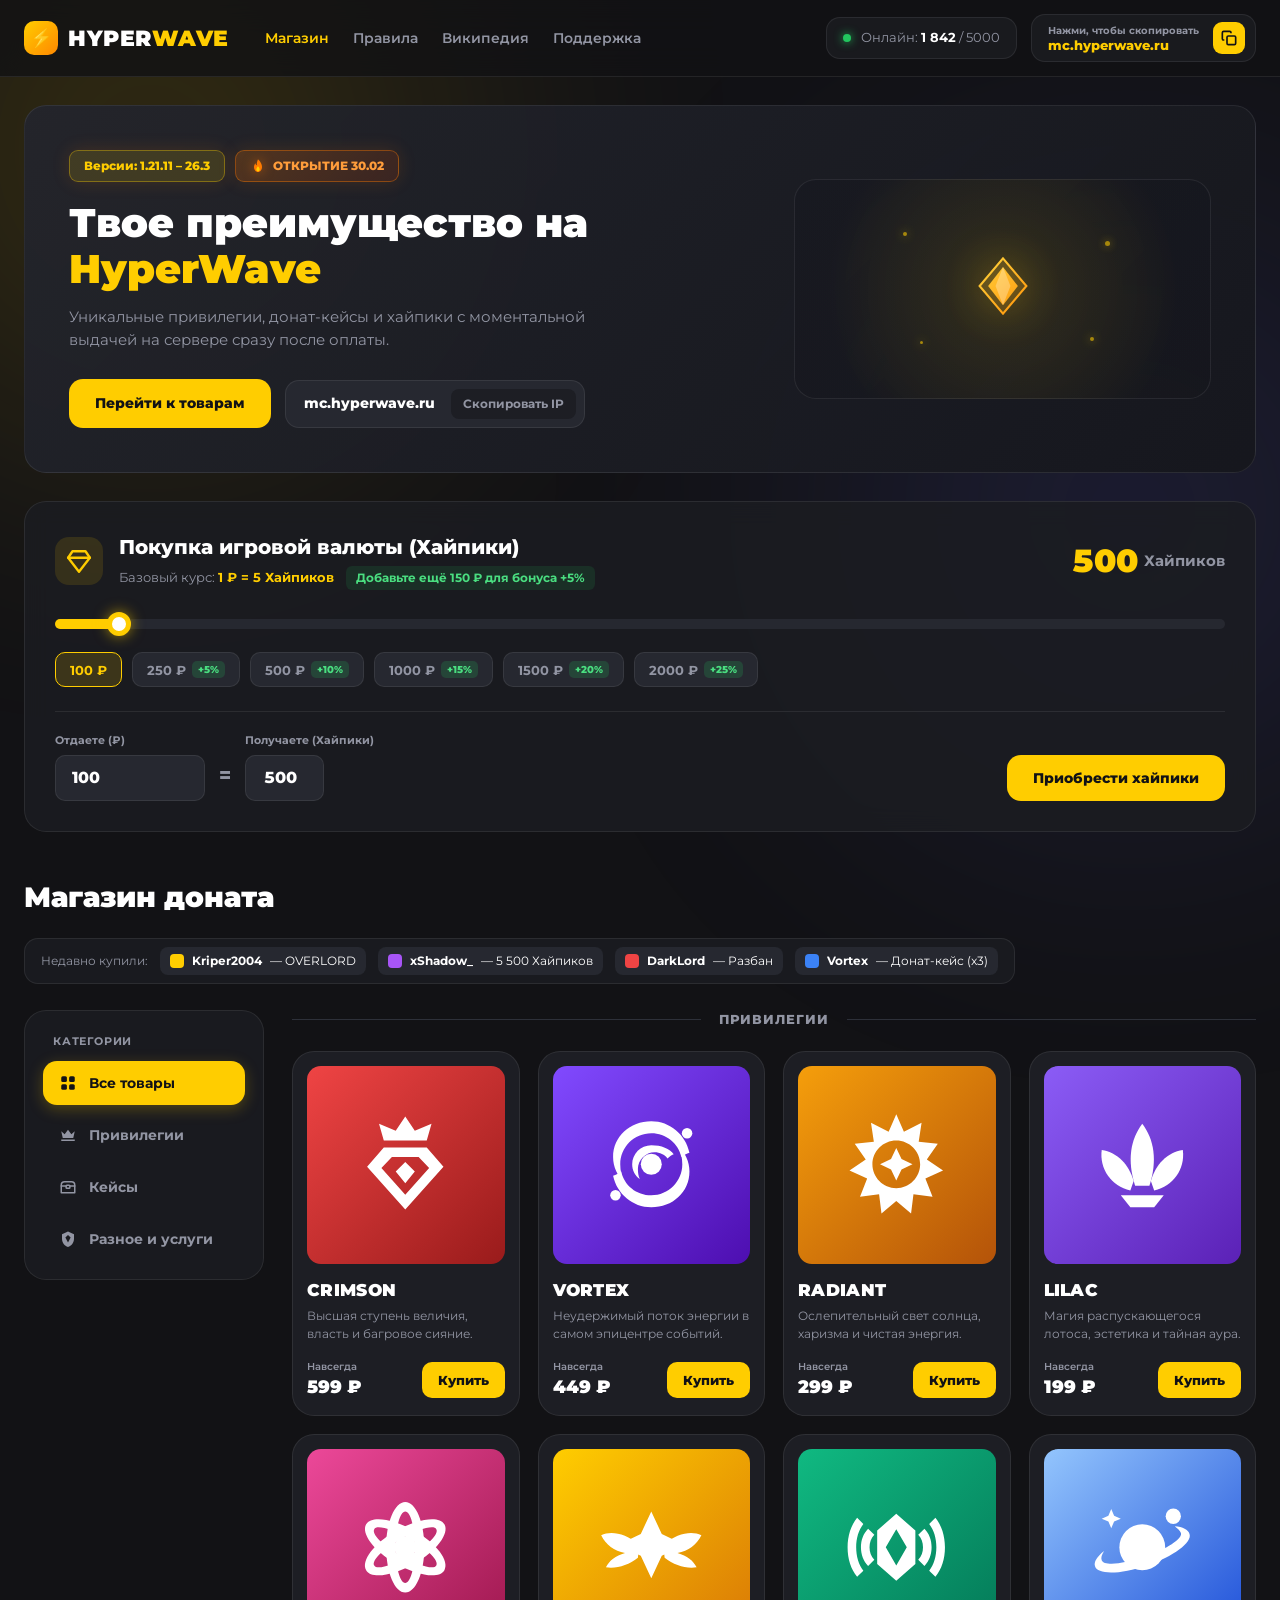
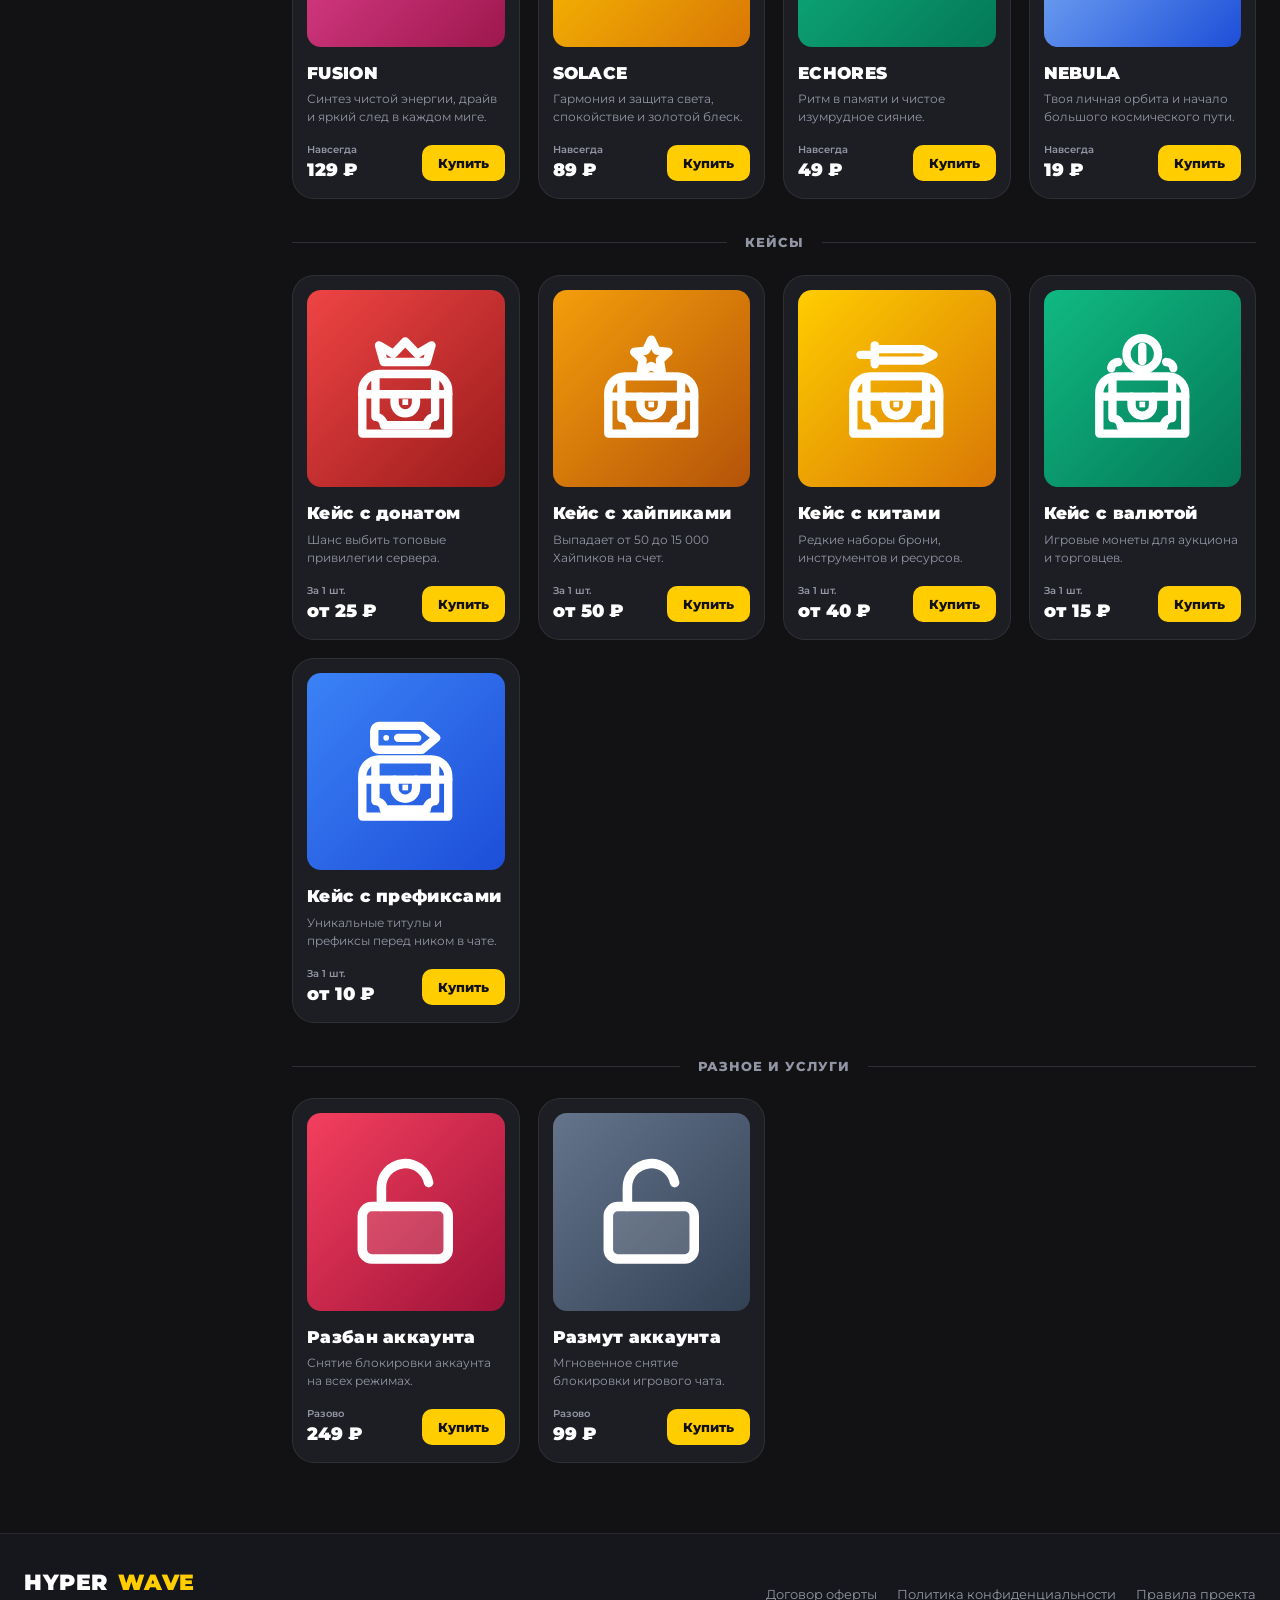
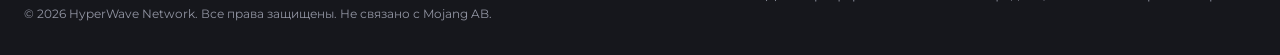
==== index.html @ 08b2f6ff "Add files via upload" ====
<!DOCTYPE html>
<html lang="ru">
<head>
    <meta charset="UTF-8">
    <meta name="viewport" content="width=device-width, initial-scale=1.0">
    <title>HyperWave — Официальный магазин сервера</title>
    <link rel="stylesheet" href="style.css">
    <link href="https://fonts.googleapis.com/css2?family=Montserrat:wght@500;600;700;800;900&display=swap" rel="stylesheet">
    <!-- Подключаем официальный SDK Tebex для встроенных модальных платежей (Checkout JS) -->
    <script src="https://checkout.tebex.io/public/checkout.js" async></script>
</head>
<body>

    <div class="bg-glow bg-glow-1"></div>
    <div class="bg-glow bg-glow-2"></div>

    <header class="navbar">
        <div class="container nav-inner">
            <div class="nav-left">
                <a href="#" class="logo">
                    <span class="logo-badge">⚡</span>
                    <span class="logo-text">HYPER<span class="accent">WAVE</span></span>
                </a>
                <nav class="nav-links">
    <a href="index.html" class="active">Магазин</a>
    <a href="rules.html">Правила</a>
    <a href="#">Википедия</a>
    <a href="#">Поддержка</a>
</nav>
            </div>

            <div class="nav-right">
                <div class="online-pill">
                    <span class="pulse-dot"></span>
                    <span>Онлайн: <strong>1 842</strong> / 5000</span>
                </div>
                <button class="ip-header-btn" onclick="copyIP()">
                    <div class="ip-header-meta">
                        <span class="ip-label">Нажми, чтобы скопировать</span>
                        <span class="ip-val" id="server-ip">mc.hyperwave.ru</span>
                    </div>
                    <div class="copy-icon-box">
                        <svg width="16" height="16" viewBox="0 0 24 24" fill="none" stroke="currentColor" stroke-width="2.5">
                            <rect x="9" y="9" width="13" height="13" rx="2" ry="2"></rect>
                            <path d="M5 15H4a2 2 0 0 1-2-2V4a2 2 0 0 1 2-2h9a2 2 0 0 1 2 2v1"></path>
                        </svg>
                    </div>
                </button>
            </div>
        </div>
    </header>

    <main class="container">
        <section class="hero-banner">
            <div class="hero-content">
                <div class="hero-badges">
    <span class="version-badge">Версии: 1.21.11 – 26.3</span>
    <span class="season-badge">
        <svg viewBox="0 0 24 24" width="16" height="16" fill="none">
            <path d="M12 2C12 2 18 7.5 18 13.5C18 17.6 15.3 21 12 21C8.7 21 6 17.6 6 13.5C6 11.4 7 9.4 8.3 7.8C8.3 9.5 9.3 10.6 10.4 10.8C9.8 8.2 10.8 4.8 12 2Z" fill="#ff7b00"/>
            <path d="M12 12.5C12 12.5 14.5 14.8 14.5 17.2C14.5 18.8 13.4 20 12 20C10.6 20 9.5 18.8 9.5 17.2C9.5 15.8 10.5 14.2 12 12.5Z" fill="#ffd000"/>
        </svg>
        ОТКРЫТИЕ 30.02
    </span>
</div>

                <h1>Твое преимущество на <span class="accent">HyperWave</span></h1>
                <p>Уникальные привилегии, донат-кейсы и хайпики с моментальной выдачей на сервере сразу после оплаты.</p>
                
                <div class="hero-actions">
                    <a href="#shop" class="btn-primary">Перейти к товарам</a>
                    <div class="hero-ip-box" onclick="copyIP()">
                        <span class="hero-ip-text">mc.hyperwave.ru</span>
                        <span class="hero-ip-copy">Скопировать IP</span>
                    </div>
                </div>
            </div>
            <div class="hero-art-card decor-wave-card">
    <div class="wave-ring wave-ring-1"></div>
    <div class="wave-ring wave-ring-2"></div>
    <div class="wave-ring wave-ring-3"></div>
    
    <div class="decor-core">
        <svg viewBox="0 0 64 64" width="68" height="68" fill="none">
            <defs>
                <linearGradient id="coreGrad" x1="0" y1="0" x2="64" y2="64" gradientUnits="userSpaceOnUse">
                    <stop offset="0%" stop-color="#FFE047"/>
                    <stop offset="100%" stop-color="#FF8800"/>
                </linearGradient>
            </defs>
            <!-- Внешний ромб -->
            <path d="M32 6L54 32L32 58L10 32L32 6Z" fill="url(#coreGrad)" fill-opacity="0.18" stroke="url(#coreGrad)" stroke-width="2"/>
            <!-- Внутренний ограненный кристалл -->
            <path d="M32 14L46 32L32 50L18 32L32 14Z" fill="url(#coreGrad)"/>
            <!-- Блик -->
            <path d="M32 14L39 32L32 50L25 32L32 14Z" fill="#FFFFFF" fill-opacity="0.28"/>
        </svg>
    </div>

    <span class="decor-spark spark-1"></span>
    <span class="decor-spark spark-2"></span>
    <span class="decor-spark spark-3"></span>
    <span class="decor-spark spark-4"></span>
</div>


            </div>
        </section>

        <section class="currency-section">
            <div class="currency-top">
                <div class="currency-title-block">
                    <div class="currency-icon">
    <svg viewBox="0 0 24 24" width="26" height="26" fill="none" stroke="var(--accent)" stroke-width="2.2" stroke-linecap="round" stroke-linejoin="round">
  <polygon points="6 3 18 3 22 9 12 22 2 9 6 3"/>
  <line x1="2" y1="9" x2="22" y2="9"/>
</svg>
</div>

                    <div>
                        <h2>Покупка игровой валюты (Хайпики)</h2>
                        <div class="rate-row">
                            <span class="rate-info">Базовый курс: <strong>1 ₽ = 5 Хайпиков</strong></span>
                            <span class="bonus-hint" id="bonus-hint">Добавьте ещё 400 ₽ для бонуса +5%</span>
                        </div>
                    </div>
                </div>
                <div class="currency-right-stats">
                    <div class="bonus-badge" id="bonus-badge" style="display: none;">Бонус +5%</div>
                    <div class="currency-big-counter">
                        <span id="coins-big-display">500</span> <small>Хайпиков</small>
                    </div>
                </div>
            </div>

            <div class="slider-container">
                <input type="range" id="currency-slider" min="10" max="2000" step="5" value="50">
            </div>

            <div class="preset-buttons">
                <button type="button" class="preset-btn" data-val="100">100 ₽</button>
                <button type="button" class="preset-btn" data-val="250">250 ₽ <span class="mini-tag">+5%</span></button>
                <button type="button" class="preset-btn" data-val="500">500 ₽ <span class="mini-tag">+10%</span></button>
                <button type="button" class="preset-btn" data-val="1000">1000 ₽ <span class="mini-tag">+15%</span></button>
                <button type="button" class="preset-btn" data-val="1500">1500 ₽ <span class="mini-tag">+20%</span></button>
                <button type="button" class="preset-btn" data-val="2000">2000 ₽ <span class="mini-tag">+25%</span></button>
            </div>

            <div class="currency-bottom">
                <div class="calc-inputs">
                    <div class="calc-field">
                        <label for="rub-input">Отдаете (₽)</label>
                        <input type="number" id="rub-input" min="10" max="100000" value="100">
                    </div>
                    <div class="calc-equals">=</div>
                    <div class="calc-field">
                        <label id="coins-field-label">Получаете (Хайпики)</label>
                        <div class="coins-output-box" id="coins-output-box">
                            <span class="coins-total-val" id="coins-total-val">250</span>
                            <span class="coins-breakdown" id="coins-breakdown"></span>
                        </div>
                    </div>
                </div>
                
                <div class="buy-btn-wrapper">
                    <div class="particles-container" id="particles-container"></div>
                    <button class="btn-primary btn-currency-buy" onclick="openCurrencyModal()">Приобрести хайпики</button>
                </div>
            </div>
        </section>

        <section class="shop-wrapper" id="shop">
            <div class="shop-header-bar">
                <h2>Магазин доната</h2>
                <div class="recent-purchases">
                    <span class="recent-label">Недавно купили:</span>
                    <div class="recent-list">
                        <div class="recent-item"><span class="avatar-dot" style="background:#ffcd00"></span> <b>Kriper2004</b> — OVERLORD</div>
                        <div class="recent-item"><span class="avatar-dot" style="background:#a855f7"></span> <b>xShadow_</b> — 5 500 Хайпиков</div>
                        <div class="recent-item"><span class="avatar-dot" style="background:#ef4444"></span> <b>DarkLord</b> — Разбан</div>
                        <div class="recent-item"><span class="avatar-dot" style="background:#3b82f6"></span> <b>Vortex</b> — Донат-кейс (x3)</div>
                    </div>
                </div>
            </div>

            <div class="shop-layout">
                <aside class="categories-sidebar">
                    <span class="sidebar-title">Категории</span>
                    <button class="cat-btn active" data-category="all">
                        <svg viewBox="0 0 24 24" width="18" height="18" fill="currentColor">
  <rect x="3" y="3" width="7.5" height="7.5" rx="2"/>
  <rect x="13.5" y="3" width="7.5" height="7.5" rx="2"/>
  <rect x="3" y="13.5" width="7.5" height="7.5" rx="2"/>
  <rect x="13.5" y="13.5" width="7.5" height="7.5" rx="2"/>
</svg> Все товары
                    </button>
                    <button class="cat-btn" data-category="privileges">
                        <svg viewBox="0 0 24 24" width="18" height="18" fill="currentColor"><path d="M3 18H21V20H3V18ZM3 7L7.5 11L12 5L16.5 11L21 7L19 16H5L3 7Z"/></svg> Привилегии
                    </button>
                    <button class="cat-btn" data-category="cases">
                        <svg viewBox="0 0 24 24" width="18" height="18" fill="none" stroke="currentColor" stroke-width="2" stroke-linecap="round" stroke-linejoin="round"><path d="M3 19.5H21V9.5C21 7.01 18.99 5 16.5 5H7.5C5.01 5 3 7.01 3 9.5V19.5Z"/><path d="M3 10.5H9.5M14.5 10.5H21"/><rect x="9.5" y="9.5" width="5" height="4" rx="1"/></svg> Кейсы
                    </button>
                    <button class="cat-btn" data-category="services">
                        <svg viewBox="0 0 24 24" width="18" height="18" fill="currentColor"><path d="M12 2L4 5.5V11.5C4 16.6 7.4 21.2 12 22.5C16.6 21.2 20 16.6 20 11.5V5.5L12 2ZM12 6.5L15.5 10L12 16.5L8.5 10L12 6.5Z"/></svg> Разное и услуги
                    </button>
                </aside>

                <div class="products-area" id="products-area"></div>
            </div>
        </section>
    </main>

    <footer class="footer">
        <div class="container footer-inner">
            <div>
                <div class="logo">HYPER<span class="accent">WAVE</span></div>
                <p class="footer-copy">© 2026 HyperWave Network. Все права защищены. Не связано с Mojang AB.</p>
            </div>
            <div class="footer-links">
                <a href="#">Договор оферты</a>
                <a href="#">Политика конфиденциальности</a>
                <a href="rules.html">Правила проекта</a> <!-- было href="#" -->
            </div>
        </div>
    </footer>

    <div class="modal-overlay" id="buy-modal">
        <div class="modal-window">
            <button class="modal-close" onclick="closeModal()">×</button>
            <h3 class="modal-title">Оформление заказа</h3>

            <div class="case-type-switch" id="case-type-switch" style="display: none;">
                <button type="button" class="switch-opt active" id="switch-normal" onclick="setCaseType('normal')">Обычный (25 ₽)</button>
                <button type="button" class="switch-opt" id="switch-hyper" onclick="setCaseType('hyper')">Гипер-кейс (80 ₽)</button>
            </div>
            
            <div class="order-summary-card">
                <div class="order-thumb" id="modal-item-thumb"></div>
                <div class="order-details">
                    <span class="order-cat" id="modal-item-cat">Привилегия</span>
                    <div class="order-name" id="modal-item-name">OVERLORD</div>
                </div>
                <div class="order-price" id="modal-item-price">599 ₽</div>
            </div>

            <div class="case-qty-box" id="case-qty-box" style="display: none;">
                <div class="qty-top-row">
                    <label for="case-qty-input">Количество (шт.):</label>
                    <div class="unit-price-badge" id="unit-price-badge">Цена за шт: 25 ₽</div>
                </div>
                <div class="qty-presets" id="case-qty-presets"></div>
                <div class="qty-controls" style="margin-top: 10px;">
                    <button type="button" class="qty-step-btn" onclick="stepCaseQty(-1)">−</button>
                    <input type="number" id="case-qty-input" min="1" max="999" value="1">
                    <button type="button" class="qty-step-btn" onclick="stepCaseQty(1)">+</button>
                </div>
            </div>

            <form id="purchase-form" onsubmit="handlePurchase(event)">
                <div class="form-group">
                    <label for="nickname">Ваш игровой никнейм *</label>
                    <input type="text" id="nickname" placeholder="Введите точный ник с сервера" required>
                </div>

                <div class="form-group">
                    <label for="email">Почта для получения чека *</label>
                    <input type="email" id="email" placeholder="example@mail.ru" required>
                </div>

                <div class="form-group">
                    <label for="promo">Промокод (при наличии)</label>
                    <input type="text" id="promo" placeholder="Например: WAVE2026">
                </div>

                <div class="checkboxes">
                    <label class="checkbox-label">
                        <input type="checkbox" required>
                        <span>Я принимаю условия <a href="#">договора оферты</a> и <a href="rules.html" target="_blank">правил сервера</a></span>
                    </label>
                    <label class="checkbox-label">
                        <input type="checkbox" required>
                        <span>Согласен на обработку персональных данных</span>
                    </label>
                </div>

                <button type="submit" class="btn-primary btn-full">Перейти к оплате</button>
            </form>
        </div>
    </div>

    <div class="toast" id="toast">IP адрес mc.hyperwave.ru скопирован!</div>

    <script src="script.js"></script>

    <svg style="position: absolute; width: 0; height: 0; pointer-events: none;" aria-hidden="true">
    <filter id="dynamic-blur" x="-20%" y="-20%" width="140%" height="140%">
        <!-- Вертикальный блюр: по X слабо, по Y сильно -->
        <feGaussianBlur in="SourceGraphic" stdDeviation="0.4 6" result="blurred" />
        
        <!-- Создаем градиентную маску для плавного перехода слева направо (от 10% до 50% силы) -->
        <feLinearGradient id="blur-gradient" x1="0%" y1="0%" x2="100%" y2="0%">
            <stop offset="0%" stop-color="#fff" stop-opacity="0.15" />
            <stop offset="100%" stop-color="#fff" stop-opacity="1" />
        </feLinearGradient>
        
        <feComponentTransfer in="SourceAlpha" result="mask">
            <!-- Маска прозрачности на основе градиента -->
        </feComponentTransfer>
        <feComposite in="blurred" in2="SourceGraphic" operator="arithmetic" k2="1" />
    </filter>
</svg>
<div class="cat-splash-overlay" id="cat-splash">
    <div class="cat-splash-content">
        <div class="cat-splash-icon" id="cat-splash-icon"></div>
        <div class="cat-splash-title" id="cat-splash-title">Все товары</div>
    </div>
</div>

</body>
</html>
---- style.css ----
:root {
    --bg-body: #121215;
    --bg-surface: rgba(28, 29, 34, 0.85);
    --bg-card: #1d1e24;
    --bg-input: #262830;
    --accent: #ffcd00;
    --accent-hover: #ffe047;
    --green-bonus: #22c55e;
    --text-main: #ffffff;
    --text-muted: #9295a3;
    --border: rgba(255, 255, 255, 0.08);
    --divider-line: #2d3039;
    --radius-lg: 22px;
    --radius-md: 14px;
    --radius-sm: 10px;
}

* {
    box-sizing: border-box;
    margin: 0;
    padding: 0;
    font-family: 'Montserrat', sans-serif;
}

html {
    scroll-behavior: smooth;
}

body {
    background-color: var(--bg-body);
    color: var(--text-main);
    line-height: 1.5;
    overflow-x: hidden;
    position: relative;
}

.bg-glow {
    position: fixed;
    width: 600px;
    height: 600px;
    border-radius: 50%;
    filter: blur(140px);
    opacity: 0.14;
    pointer-events: none;
    z-index: -1;
}

.bg-glow-1 {
    top: -150px;
    left: -150px;
    background: #ffcd00;
}

.bg-glow-2 {
    bottom: 10%;
    right: -150px;
    background: #6366f1;
}

.container {
    max-width: 1280px;
    margin: 0 auto;
    padding: 0 24px;
}

.accent {
    color: var(--accent);
}

.navbar {
    background: rgba(18, 18, 21, 0.8);
    backdrop-filter: blur(16px);
    border-bottom: 1px solid var(--border);
    position: sticky;
    top: 0;
    z-index: 100;
    padding: 14px 0;
}

.nav-inner {
    display: flex;
    justify-content: space-between;
    align-items: center;
    gap: 20px;
}

.nav-left {
    display: flex;
    align-items: center;
    gap: 36px;
}

.logo {
    text-decoration: none;
    color: var(--text-main);
    font-size: 22px;
    font-weight: 900;
    display: flex;
    align-items: center;
    gap: 10px;
    letter-spacing: 0.5px;
}

.logo-badge {
    width: 34px;
    height: 34px;
    background: linear-gradient(135deg, #ffcd00, #ff8800);
    color: #121215;
    border-radius: 10px;
    display: flex;
    align-items: center;
    justify-content: center;
    font-size: 18px;
}

.nav-links {
    display: flex;
    gap: 24px;
}

.nav-links a.active {
    color: var(--accent) !important;
}

.nav-links a {
    color: var(--text-muted);
    text-decoration: none;
    font-size: 14px;
    font-weight: 600;
    transition: 0.2s ease-out;
}

.nav-links a:hover {
    color: var(--text-main);
}

.nav-right {
    display: flex;
    align-items: center;
    gap: 14px;
}

.online-pill {
    background: var(--bg-surface);
    border: 1px solid var(--border);
    padding: 10px 16px;
    border-radius: var(--radius-md);
    font-size: 13px;
    color: var(--text-muted);
    display: flex;
    align-items: center;
    gap: 10px;
}

.online-pill strong {
    color: var(--text-main);
}

.pulse-dot {
    width: 8px;
    height: 8px;
    background: #22c55e;
    border-radius: 50%;
    box-shadow: 0 0 10px #22c55e;
}

.ip-header-btn {
    background: var(--bg-surface);
    border: 1px solid var(--border);
    padding: 7px 10px 7px 16px;
    border-radius: var(--radius-md);
    display: flex;
    align-items: center;
    gap: 14px;
    cursor: pointer;
    color: var(--text-main);
    transition: 0.2s ease-out;
}

.ip-header-btn:hover {
    border-color: var(--accent);
}

.ip-header-meta {
    display: flex;
    flex-direction: column;
    text-align: left;
}

.ip-label {
    font-size: 10px;
    color: var(--text-muted);
    font-weight: 700;
}

.ip-val {
    font-size: 13px;
    font-weight: 800;
    color: var(--accent);
}

.copy-icon-box {
    background: var(--accent);
    color: #121215;
    width: 32px;
    height: 32px;
    border-radius: 9px;
    display: flex;
    align-items: center;
    justify-content: center;
}

.hero-banner {
    margin-top: 28px;
    background: linear-gradient(135deg, rgba(35, 37, 46, 0.9) 0%, rgba(22, 23, 29, 0.95) 100%);
    border: 1px solid var(--border);
    border-radius: var(--radius-lg);
    padding: 44px;
    display: grid;
    grid-template-columns: 1.25fr 0.75fr;
    gap: 30px;
    align-items: center;
    position: relative;
    overflow: hidden;
}

.hero-badges {
    display: flex;
    align-items: center;
    gap: 10px;
    margin-bottom: 18px;
    flex-wrap: wrap;
}

.version-badge,
.season-badge {
    display: inline-flex !important;
    align-items: center;
    justify-content: center;
    gap: 7px;
    height: 32px;
    padding: 0 14px;
    border-radius: 9px;
    font-size: 12px;
    font-weight: 800;
    line-height: 1;
    background: linear-gradient(135deg, rgba(255, 123, 0, 0.22), rgba(255, 68, 0, 0.12)) !important;
    color: #ff9d3b !important;
    border: 1px solid rgba(255, 123, 0, 0.4) !important;
    box-shadow: 0 0 18px rgba(255, 123, 0, 0.15);
}


.version-badge {
    background: rgba(255, 205, 0, 0.14) !important;
    color: var(--accent) !important;
    border: 1px solid rgba(255, 205, 0, 0.35) !important;
}


.season-badge svg {
    flex-shrink: 0;
    filter: drop-shadow(0 0 6px rgba(255, 123, 0, 0.6));
}


.hero-content h1 {
    font-size: 40px;
    font-weight: 900;
    line-height: 1.15;
    margin-bottom: 14px;
}

.hero-content p {
    color: var(--text-muted);
    font-size: 15px;
    max-width: 520px;
    margin-bottom: 28px;
}

.hero-actions {
    display: flex;
    align-items: center;
    gap: 14px;
    flex-wrap: wrap;
}

.btn-primary {
    background: var(--accent);
    color: #121215;
    border: none;
    padding: 14px 26px;
    border-radius: var(--radius-md);
    font-weight: 800;
    font-size: 14px;
    text-decoration: none;
    cursor: pointer;
    transition: 0.2s ease-out;
    display: inline-flex;
    align-items: center;
    justify-content: center;
}

.btn-primary:hover {
    background: var(--accent-hover);
    transform: translateY(-2px);
    box-shadow: 0 8px 20px rgba(255, 205, 0, 0.25);
}

.hero-ip-box {
    background: var(--bg-input);
    border: 1px solid var(--border);
    padding: 8px 8px 8px 18px;
    border-radius: var(--radius-md);
    display: flex;
    align-items: center;
    gap: 16px;
    cursor: pointer;
    transition: 0.2s ease-out;
}

.hero-ip-box:hover {
    border-color: var(--accent);
}

.hero-ip-text {
    font-weight: 800;
    font-size: 14px;
}

.hero-ip-copy {
    background: var(--bg-card);
    color: var(--text-muted);
    padding: 6px 12px;
    border-radius: 8px;
    font-size: 12px;
    font-weight: 700;
}

.hero-art-card {
    background: radial-gradient(circle at center, rgba(255, 205, 0, 0.14) 0%, rgba(255, 255, 255, 0.02) 75%);
    border: 1px solid var(--border);
    border-radius: var(--radius-lg);
    padding: 24px;
    display: flex;
    flex-direction: column;
    align-items: center;
    justify-content: center;
}

.hero-svg-art {
    width: 160px;
    height: 160px;
    filter: drop-shadow(0 10px 25px rgba(255, 205, 0, 0.3));
}

.hero-art-caption {
    font-size: 12px;
    font-weight: 700;
    color: var(--text-muted);
    margin-top: 8px;
}

/* === ДИНАМИЧЕСКОЕ СВЕЧЕНИЕ (GLOW OUTLINE) БЛОКА ВАЛЮТЫ === */
.currency-section {
    margin-top: 28px;
    background: var(--bg-surface);
    backdrop-filter: blur(12px);
    border: 1px solid var(--border);
    border-radius: var(--radius-lg);
    padding: 30px;
    transition: box-shadow 0.4s ease, border-color 0.4s ease;
}

.currency-section.tier-5  { box-shadow: 0 0 25px rgba(255, 205, 0, 0.1); border-color: rgba(255, 205, 0, 0.25); }
.currency-section.tier-10 { box-shadow: 0 0 40px rgba(255, 205, 0, 0.2); border-color: rgba(255, 205, 0, 0.4); }
.currency-section.tier-15 { box-shadow: 0 0 60px rgba(255, 205, 0, 0.35); border-color: rgba(255, 205, 0, 0.6); }
.currency-section.tier-20 { box-shadow: 0 0 80px rgba(255, 205, 0, 0.5); border-color: rgba(255, 205, 0, 0.8); }
.currency-section.tier-25 { box-shadow: 0 0 110px rgba(255, 205, 0, 0.75), inset 0 0 35px rgba(255, 205, 0, 0.2); border-color: var(--accent); }

.currency-top {
    display: flex;
    justify-content: space-between;
    align-items: center;
    margin-bottom: 22px;
    flex-wrap: wrap;
    gap: 16px;
}

.currency-title-block {
    display: flex;
    align-items: center;
    gap: 16px;
}

.currency-icon {
    width: 48px;
    height: 48px;
    background: rgba(255, 205, 0, 0.12);
    border-radius: var(--radius-md);
    display: flex;
    align-items: center;
    justify-content: center;
    font-size: 24px;
}

.currency-title-block h2 {
    font-size: 20px;
    font-weight: 800;
    margin-bottom: 4px;
}

.rate-row {
    display: flex;
    align-items: center;
    gap: 12px;
    flex-wrap: wrap;
}

.rate-info {
    font-size: 13px;
    color: var(--text-muted);
}

.rate-info strong {
    color: var(--accent);
}

.bonus-hint {
    font-size: 12px;
    font-weight: 700;
    color: #4ade80;
    background: rgba(34, 197, 94, 0.12);
    padding: 3px 10px;
    border-radius: 6px;
}

.currency-right-stats {
    display: flex;
    align-items: center;
    gap: 14px;
    justify-content: flex-end;
    min-width: 280px;
}

.bonus-badge {
    background: linear-gradient(135deg, #22c55e, #16a34a);
    color: #121215;
    font-size: 13px;
    font-weight: 900;
    padding: 6px 12px;
    border-radius: 10px;
    box-shadow: 0 4px 14px rgba(34, 197, 94, 0.35);
    white-space: nowrap;
}

.currency-big-counter {
    font-size: 32px;
    font-weight: 900;
    color: var(--accent);
    font-variant-numeric: tabular-nums;
    text-align: right;
    display: flex;
    align-items: center;
    gap: 6px;
}

.currency-big-counter small {
    font-size: 15px;
    color: var(--text-muted);
    font-weight: 700;
}

.slider-container {
    margin-bottom: 16px;
}

input[type="range"] {
    -webkit-appearance: none;
    width: 100%;
    height: 10px;
    border-radius: 999px;
    background: linear-gradient(to right, var(--accent) 0%, var(--accent) 2%, var(--bg-input) 2%, var(--bg-input) 100%);
    outline: none;
    cursor: pointer;
}

input[type="range"]::-webkit-slider-thumb {
    -webkit-appearance: none;
    width: 24px;
    height: 24px;
    border-radius: 50%;
    background: #ffffff;
    border: 5px solid var(--accent);
    box-shadow: 0 0 14px rgba(255, 205, 0, 0.6);
    cursor: pointer;
    transition: transform 0.15s ease-out;
}

.preset-buttons {
    display: flex;
    gap: 10px;
    margin-bottom: 24px;
    flex-wrap: wrap;
}

.preset-btn {
    background: var(--bg-input);
    border: 1px solid var(--border);
    color: var(--text-muted);
    padding: 8px 14px;
    border-radius: var(--radius-sm);
    font-size: 13px;
    font-weight: 700;
    cursor: pointer;
    transition: 0.2s ease-out;
    display: flex;
    align-items: center;
    gap: 6px;
}

.preset-btn .mini-tag {
    background: rgba(34, 197, 94, 0.18);
    color: #4ade80;
    font-size: 10px;
    font-weight: 800;
    padding: 2px 6px;
    border-radius: 5px;
}

.preset-btn:hover {
    color: var(--text-main);
    border-color: rgba(255, 255, 255, 0.2);
}

.preset-btn.active {
    background: rgba(255, 205, 0, 0.15);
    border-color: var(--accent);
    color: var(--accent);
}

.currency-bottom {
    display: flex;
    justify-content: space-between;
    align-items: flex-end;
    gap: 20px;
    flex-wrap: wrap;
    padding-top: 20px;
    border-top: 1px solid var(--border);
}

.calc-inputs {
    display: flex;
    align-items: center;
    gap: 14px;
    flex-wrap: wrap;
}

.calc-field label {
    display: block;
    font-size: 11px;
    color: var(--text-muted);
    margin-bottom: 6px;
    font-weight: 700;
}

.calc-field input {
    background: var(--bg-input);
    border: 1px solid var(--border);
    color: var(--text-main);
    padding: 12px 16px;
    border-radius: var(--radius-sm);
    font-size: 16px;
    font-weight: 800;
    width: 150px;
    height: 46px;
    outline: none;
}

.calc-field input:focus {
    border-color: var(--accent);
}

/* Плавное изменение ширины правого блока при появлении бонуса */
.coins-output-box {
    background: var(--bg-input);
    border: 1px solid var(--border);
    padding: 0 18px;
    border-radius: var(--radius-sm);
    height: 46px;
    display: inline-flex;
    align-items: center;
    gap: 8px;
    width: auto;
    max-width: 100%;
    font-size: 16px;
    font-weight: 800;
    font-variant-numeric: tabular-nums;
    white-space: nowrap;
    
    /* Главное: анимируем изменение ширины, чтобы блок рос плавно */
    transition: width 0.3s cubic-bezier(0.16, 1, 0.3, 1), transform 0.2s ease;
    overflow: hidden;
}


#coins-big-display,
#coins-total-val {
    display: inline-block;
    will-change: filter;
    transition: filter 0.08s ease-out;
}

#coins-big-display.is-blurring,
#coins-total-val.is-blurring {
    filter: blur(0px 5px); /* Чистый вертикальный блюр */
}
/* Эффект динамического размытия при быстром счете */
/* Динамическое вертикальное размытие только для меняющейся цифры */
.digit-roller {
    display: inline-flex;
    align-items: center;
    white-space: nowrap;
    font-variant-numeric: tabular-nums;
}

/* Отдельные цифры с разной силой вертикального блюра */
.digit-char {
    display: inline-block;
    will-change: filter;
    transition: filter 0.08s ease-out;
}

/* Уровни размытия от слабого (1) к сильному (5) */
.digit-blur-1 { filter: blur(0px 1px); }
.digit-blur-2 { filter: blur(0px 2.5px); }
.digit-blur-3 { filter: blur(0px 4px); }
.digit-blur-4 { filter: blur(0px 6px); }
.digit-blur-5 { filter: blur(0px 8px); }

.coins-total-val {
    font-size: 16px;
    font-weight: 800;
    color: var(--text-main);
}

.coins-breakdown .bonus-plus {
    color: #4ade80;
}

.calc-equals {
    font-size: 20px;
    font-weight: 800;
    color: var(--text-muted);
    margin-top: 18px;
}

/* Пропорциональный рост и сочный Outline Glow */
.buy-btn-wrapper {
    position: relative;
    display: inline-flex;
    align-items: center;
    justify-content: center;
}

.particles-container {
    position: absolute;
    left: 50%;
    top: 50%;
    width: 0;
    height: 0;
    pointer-events: none;
    z-index: 1;
    overflow: visible;
}

/* === КНОПКА ПОКУПКИ И ЕЭ ЭФФЕКТЫ === */

.btn-currency-buy {
    position: relative;
    z-index: 2;
    overflow: visible;
    transition: transform 0.3s cubic-bezier(0.175, 0.885, 0.32, 1.275), box-shadow 0.3s ease;
    transform-origin: center;
}

/* --- ТИРЫ ЭФФЕКТОВ (ПОШАГОВО) --- */

/* 5% (+500 ₽): Только легкое увеличение и базовое свечение */
.btn-currency-buy.tier-5 {
    transform: scale(1.03);
    box-shadow: 0 0 20px rgba(255, 205, 0, 0.35);
}

/* 10% (+1000 ₽): Добавляем пульсацию */
.btn-currency-buy.tier-10 {
    --base-scale: 1.05;
    transform: scale(1.05);
    box-shadow: 0 0 35px rgba(255, 205, 0, 0.55);
    animation: btnGlowPulse 1.8s infinite ease-in-out;
}

/* 15% (+2000 ₽): Добавляем плавный блик */
.btn-currency-buy.tier-15 {
    --base-scale: 1.08;
    transform: scale(1.08);
    box-shadow: 0 0 50px rgba(255, 205, 0, 0.75);
    animation: btnGlowPulse 1.4s infinite ease-in-out;
}

/* 20% (+3500 ₽): Добавляем ударную волну */
.btn-currency-buy.tier-20 {
    --base-scale: 1.11;
    transform: scale(1.11);
    box-shadow: 0 0 70px rgba(255, 205, 0, 0.9);
    animation: btnGlowPulse 1.1s infinite ease-in-out;
}

/* 25% (+5000 ₽): Максимум (все эффекты быстрее и ярче) */
.btn-currency-buy.tier-25 {
    --base-scale: 1.15;
    transform: scale(1.15);
    box-shadow: 0 0 95px rgba(255, 205, 0, 1), 0 0 35px rgba(255, 255, 255, 0.95), inset 0 0 15px rgba(255, 255, 255, 0.5);
    animation: btnGlowPulse 0.8s infinite ease-in-out;
}

/* Пульсация кнопки */
@keyframes btnGlowPulse {
    0%, 100% { transform: scale(var(--base-scale, 1)); filter: brightness(1); }
    50%      { transform: scale(calc(var(--base-scale, 1) + 0.03)); filter: brightness(1.12); }
}


/* --- СВЕТОВОЙ БЛИК (включается с 15% и выше) --- */

.btn-currency-buy::after {
    content: '';
    position: absolute;
    inset: 0;
    border-radius: var(--radius-md);
    background: linear-gradient(
        115deg,
        transparent 30%,
        rgba(255, 255, 255, 0.4) 50%,
        transparent 70%
    );
    background-size: 200% 100%;
    pointer-events: none;
    opacity: 0;
}

.btn-currency-buy.tier-15::after { opacity: 1; animation: btnShimmerFade 2.5s infinite ease-in-out; }
.btn-currency-buy.tier-20::after { opacity: 1; animation: btnShimmerFade 1.8s infinite ease-in-out; }
.btn-currency-buy.tier-25::after { opacity: 1; animation: btnShimmerFade 1.2s infinite ease-in-out; }

@keyframes btnShimmerFade {
    0%   { background-position: 150% 0; opacity: 0; }
    20%  { opacity: 1; }
    50%  { background-position: -50% 0; opacity: 1; }
    70%, 100% { background-position: -150% 0; opacity: 0; }
}


/* --- УДАРНАЯ ВОЛНА (включается с 20% и 25%) --- */

.btn-shockwave {
    position: absolute;
    inset: 0;
    border-radius: var(--radius-md);
    border: 2px solid rgba(255, 205, 0, 0.9);
    box-shadow: 0 0 25px rgba(255, 205, 0, 0.6), inset 0 0 10px rgba(255, 205, 0, 0.4);
    pointer-events: none;
    z-index: -1;
    animation: shockwavePulse 1.5s cubic-bezier(0.1, 0.8, 0.3, 1) infinite;
}

@keyframes shockwavePulse {
    0%   { transform: scale(1); opacity: 1; }
    100% { transform: scale(1.35, 1.6); opacity: 0; }
}


/* --- ВЕКТОРНЫЕ ПАРТИКЛЫ --- */

.buy-particle {
    position: absolute;
    left: 0;
    top: 0;
    color: #ffcd00;
    filter: drop-shadow(0 0 6px rgba(255, 205, 0, 0.95)) drop-shadow(0 0 12px rgba(255, 255, 255, 0.5));
    pointer-events: none;
    will-change: transform, opacity;
    animation: particleBurst 1.2s cubic-bezier(0.16, 1, 0.3, 1) infinite;
}

.buy-particle svg {
    width: 100%;
    height: 100%;
    display: block;
}

@keyframes particleBurst {
    0% {
        transform: translate(-50%, -50%) scale(0.2) rotate(var(--r-start, 0deg));
        opacity: 0;
    }
    20% {
        opacity: 1;
    }
    80% {
        opacity: 0.85;
    }
    100% {
        transform: translate(calc(-50% + var(--p-x)), calc(-50% + var(--p-y))) scale(1.05) rotate(var(--r-end, 90deg));
        opacity: 0;
    }
}

.shop-wrapper {
    margin-top: 44px;
    margin-bottom: 70px;
}

.shop-header-bar {
    display: flex;
    justify-content: space-between;
    align-items: center;
    margin-bottom: 26px;
    gap: 20px;
    flex-wrap: wrap;
}

.shop-header-bar h2 {
    font-size: 28px;
    font-weight: 900;
}

.recent-purchases {
    display: flex;
    align-items: center;
    gap: 12px;
    background: var(--bg-surface);
    border: 1px solid var(--border);
    padding: 8px 16px;
    border-radius: var(--radius-md);
    overflow-x: auto;
    max-width: 100%;
}

.recent-label {
    font-size: 12px;
    color: var(--text-muted);
    white-space: nowrap;
}

.recent-list {
    display: flex;
    gap: 12px;
}

.recent-item {
    display: flex;
    align-items: center;
    gap: 8px;
    font-size: 12px;
    white-space: nowrap;
    background: var(--bg-input);
    padding: 5px 10px;
    border-radius: 8px;
}

.avatar-dot {
    width: 14px;
    height: 14px;
    border-radius: 4px;
    display: inline-block;
}

.shop-layout {
    display: grid;
    grid-template-columns: 240px 1fr;
    gap: 28px;
    align-items: start;
}

.categories-sidebar {
    background: var(--bg-surface);
    backdrop-filter: blur(12px);
    border: 1px solid var(--border);
    border-radius: var(--radius-lg);
    padding: 18px;
    display: flex;
    flex-direction: column;
    gap: 8px;
    position: sticky;
    top: 86px;
}

.sidebar-title {
    font-size: 11px;
    color: var(--text-muted);
    font-weight: 700;
    text-transform: uppercase;
    letter-spacing: 0.8px;
    padding: 4px 10px;
}

.cat-btn {
    background: transparent;
    border: none;
    color: var(--text-muted);
    padding: 13px 16px;
    border-radius: var(--radius-md);
    font-size: 14px;
    font-weight: 700;
    text-align: left;
    cursor: pointer;
    display: flex;
    align-items: center;
    gap: 12px;
    transition: 0.2s ease-out;
}

.cat-btn:hover {
    background: var(--bg-input);
    color: var(--text-main);
}

.cat-btn.active {
    background: var(--accent);
    color: #121215;
    box-shadow: 0 4px 15px rgba(255, 205, 0, 0.25);
}

.products-area {
    transition: opacity 0.22s ease-out, transform 0.22s ease-out;
}

.products-area.fading-out {
    opacity: 0;
    transform: translateY(10px);
}

.category-divider {
    display: flex;
    align-items: center;
    text-align: center;
    margin: 34px 0 22px;
}

.category-divider:first-child {
    margin-top: 0;
}

.category-divider::before,
.category-divider::after {
    content: '';
    flex: 1;
    height: 1px;
    background: var(--divider-line);
}

.category-divider span {
    padding: 0 18px;
    font-size: 13px;
    font-weight: 800;
    text-transform: uppercase;
    letter-spacing: 1px;
    color: var(--text-muted);
}

.products-grid {
    display: grid;
    grid-template-columns: repeat(auto-fill, minmax(225px, 1fr));
    gap: 18px;
}

.product-card {
    background: var(--bg-card);
    border: 1px solid var(--border);
    border-radius: var(--radius-lg);
    padding: 14px;
    display: flex;
    flex-direction: column;
    position: relative;
    transition: transform 0.25s ease-out, border-color 0.25s ease-out, box-shadow 0.25s ease-out;
    animation: cardAppear 0.35s ease-out backwards;
}

@keyframes cardAppear {
    from {
        opacity: 0;
        transform: translateY(14px) scale(0.97);
    }
    to {
        opacity: 1;
        transform: translateY(0) scale(1);
    }
}

.product-card:hover {
    transform: translateY(-5px);
    border-color: rgba(255, 205, 0, 0.5);
    box-shadow: 0 12px 28px rgba(0, 0, 0, 0.35);
}

.badge-tag {
    position: absolute;
    top: 22px;
    right: 22px;
    background: var(--accent);
    color: #121215;
    font-size: 10px;
    font-weight: 900;
    padding: 4px 9px;
    border-radius: 6px;
    text-transform: uppercase;
    z-index: 2;
    box-shadow: 0 4px 10px rgba(0, 0, 0, 0.3);
}

.product-art {
    width: 100%;
    aspect-ratio: 1 / 1;
    border-radius: var(--radius-md);
    margin-bottom: 14px;
    display: flex;
    align-items: center;
    justify-content: center;
    position: relative;
    overflow: hidden;
}

.product-art svg {
    width: 58%;
    height: 58%;
    transform-origin: center;
    will-change: transform, filter;
    transition: transform 0.45s cubic-bezier(0.22, 1, 0.36, 1), filter 0.35s ease;
}

.product-name {
    font-size: 17px;
    font-weight: 900;
    margin-bottom: 4px;
    letter-spacing: 0.3px;
}

.product-sub {
    font-size: 12px;
    color: var(--text-muted);
    margin-bottom: 16px;
    flex-grow: 1;
}

.product-bottom {
    display: flex;
    justify-content: space-between;
    align-items: center;
    gap: 10px;
}

.price-block {
    display: flex;
    flex-direction: column;
}

.price-label {
    font-size: 10px;
    color: var(--text-muted);
    font-weight: 600;
}

.price-value {
    font-size: 18px;
    font-weight: 900;
    color: var(--text-main);
}

.btn-card-buy {
    background: var(--accent);
    color: #121215;
    border: none;
    padding: 10px 16px;
    border-radius: var(--radius-sm);
    font-size: 13px;
    font-weight: 800;
    cursor: pointer;
    transition: 0.2s ease-out;
}

.btn-card-buy:hover {
    background: var(--accent-hover);
}

.modal-overlay {
    position: fixed;
    inset: 0;
    background: rgba(0, 0, 0, 0.82);
    backdrop-filter: blur(8px);
    display: none;
    align-items: center;
    justify-content: center;
    z-index: 999;
    padding: 20px;
}

.modal-overlay.active {
    display: flex;
}

.modal-window {
    background: #1b1c22;
    border: 1px solid var(--border);
    border-radius: var(--radius-lg);
    width: 100%;
    max-width: 450px;
    padding: 28px;
    position: relative;
    animation: popIn 0.22s ease-out;
    max-height: 92vh;
    overflow-y: auto;
}

@keyframes popIn {
    from { opacity: 0; transform: scale(0.95); }
    to { opacity: 1; transform: scale(1); }
}

.modal-close {
    position: absolute;
    top: 18px;
    right: 20px;
    background: var(--bg-input);
    border: none;
    color: var(--text-muted);
    width: 32px;
    height: 32px;
    border-radius: 8px;
    font-size: 20px;
    cursor: pointer;
}

.modal-close:hover {
    color: var(--text-main);
}

.modal-title {
    font-size: 20px;
    font-weight: 900;
    margin-bottom: 16px;
}

.case-type-switch {
    display: grid;
    grid-template-columns: 1fr 1fr;
    background: var(--bg-input);
    border: 1px solid var(--border);
    border-radius: var(--radius-md);
    padding: 4px;
    margin-bottom: 16px;
}

.switch-opt {
    background: transparent;
    border: none;
    color: var(--text-muted);
    padding: 10px;
    border-radius: 10px;
    font-size: 13px;
    font-weight: 800;
    cursor: pointer;
    transition: 0.2s ease-out;
}

.switch-opt:hover {
    color: var(--text-main);
}

.switch-opt.active {
    background: var(--accent);
    color: #121215;
    box-shadow: 0 4px 12px rgba(255, 205, 0, 0.25);
}

.order-summary-card {
    background: var(--bg-input);
    padding: 12px;
    border-radius: var(--radius-md);
    display: flex;
    align-items: center;
    gap: 14px;
    margin-bottom: 16px;
}

.order-thumb {
    width: 48px;
    height: 48px;
    border-radius: 10px;
    flex-shrink: 0;
    display: flex;
    align-items: center;
    justify-content: center;
}

.order-thumb svg {
    width: 26px;
    height: 26px;
}

.order-details {
    flex-grow: 1;
}

.order-cat {
    font-size: 11px;
    color: var(--text-muted);
    font-weight: 700;
}

.order-name {
    font-size: 15px;
    font-weight: 800;
}

.order-price {
    font-size: 18px;
    font-weight: 900;
    color: var(--accent);
    white-space: nowrap;
}

.case-qty-box {
    background: rgba(255, 255, 255, 0.03);
    border: 1px solid var(--border);
    border-radius: var(--radius-md);
    padding: 14px;
    margin-bottom: 16px;
}

.qty-top-row {
    display: flex;
    justify-content: space-between;
    align-items: center;
    margin-bottom: 10px;
    gap: 10px;
    flex-wrap: wrap;
}

.qty-top-row label {
    font-size: 12px;
    font-weight: 700;
    color: var(--text-muted);
}

.unit-price-badge {
    background: rgba(255, 205, 0, 0.12);
    color: var(--accent);
    font-size: 12px;
    font-weight: 800;
    padding: 4px 10px;
    border-radius: 6px;
}

.qty-presets {
    display: flex;
    gap: 6px;
}

.qty-preset-btn {
    flex: 1;
    background: var(--bg-input);
    border: 1px solid var(--border);
    color: var(--text-muted);
    padding: 8px 6px;
    border-radius: 7px;
    font-size: 12px;
    font-weight: 800;
    cursor: pointer;
    text-align: center;
    transition: 0.15s ease-out;
}

.qty-preset-btn small {
    display: block;
    font-size: 10px;
    color: #4ade80;
    font-weight: 700;
}

.qty-preset-btn:hover {
    color: var(--text-main);
    border-color: rgba(255, 255, 255, 0.25);
}

.qty-preset-btn.active {
    background: var(--accent);
    border-color: var(--accent);
    color: #121215;
}

.qty-preset-btn.active small {
    color: #121215;
}

.qty-controls {
    display: flex;
    align-items: center;
    gap: 8px;
}

.qty-step-btn {
    width: 40px;
    height: 40px;
    background: var(--bg-input);
    border: 1px solid var(--border);
    color: var(--text-main);
    border-radius: var(--radius-sm);
    font-size: 18px;
    font-weight: 800;
    cursor: pointer;
    transition: 0.15s ease-out;
}

.qty-step-btn:hover {
    border-color: var(--accent);
    color: var(--accent);
}

#case-qty-input {
    flex: 1;
    height: 40px;
    background: var(--bg-input);
    border: 1px solid var(--border);
    color: var(--text-main);
    border-radius: var(--radius-sm);
    text-align: center;
    font-size: 15px;
    font-weight: 800;
    outline: none;
}

#case-qty-input:focus {
    border-color: var(--accent);
}

.form-group {
    margin-bottom: 14px;
}

.form-group label {
    display: block;
    font-size: 12px;
    color: var(--text-muted);
    font-weight: 700;
    margin-bottom: 6px;
}

.form-group input {
    width: 100%;
    background: var(--bg-input);
    border: 1px solid var(--border);
    color: var(--text-main);
    padding: 13px 14px;
    border-radius: var(--radius-sm);
    font-size: 14px;
    outline: none;
}

.form-group input:focus {
    border-color: var(--accent);
}

.checkboxes {
    display: flex;
    flex-direction: column;
    gap: 10px;
    margin: 18px 0 22px;
}

.checkbox-label {
    display: flex;
    align-items: flex-start;
    gap: 10px;
    font-size: 12px;
    color: var(--text-muted);
    cursor: pointer;
}

.checkbox-label input {
    margin-top: 2px;
    accent-color: var(--accent);
    width: 16px;
    height: 16px;
}

.checkbox-label a {
    color: var(--accent);
    text-decoration: none;
}

.btn-full {
    width: 100%;
}

.footer {
    border-top: 1px solid var(--border);
    padding: 32px 0;
    background: #16171c;
}

.footer-inner {
    display: flex;
    justify-content: space-between;
    align-items: center;
    flex-wrap: wrap;
    gap: 20px;
}

.footer-copy {
    font-size: 12px;
    color: var(--text-muted);
    margin-top: 6px;
}

.footer-links {
    display: flex;
    gap: 20px;
}

.footer-links a {
    color: var(--text-muted);
    font-size: 13px;
    text-decoration: none;
}

.footer-links a:hover {
    color: var(--accent);
}

.toast {
    position: fixed;
    bottom: 24px;
    right: 24px;
    background: #22c55e;
    color: #121215;
    font-weight: 800;
    font-size: 13px;
    padding: 14px 20px;
    border-radius: var(--radius-md);
    opacity: 0;
    transform: translateY(10px);
    pointer-events: none;
    transition: 0.25s ease-out;
    z-index: 1000;
}

.toast.show {
    opacity: 1;
    transform: translateY(0);
}

@media (max-width: 960px) {
    .hero-banner {
        grid-template-columns: 1fr;
    }
    .shop-layout {
        grid-template-columns: 1fr;
    }
    .categories-sidebar {
        position: static;
        flex-direction: row;
        overflow-x: auto;
    }
    .nav-links, .online-pill {
        display: none;
    }
}

/* === БАЗОВЫЕ ПЛАВНЫЕ ПЕРЕХОДЫ ДЛЯ ВСЕХ SVG === */
/* Базовый стиль для SVG в карточках */
.product-art svg {
    transform-origin: center;
    will-change: transform, filter;
    transition: filter 0.35s ease;
}

.product-art svg {
    overflow: visible !important;
}


.product-card:hover .product-art svg {
    filter: drop-shadow(0 0 12px rgba(255, 255, 255, 0.75));
}

.product-card:hover .anim-fusion svg {
    transform: scale(1.15);
}

.anim-fusion svg {
    transition: transform 0.45s cubic-bezier(0.22, 1, 0.36, 1), filter 0.35s ease;
}

/* Подключаем пиксельный шрифт в стиле Minecraft (например, Press Start 2P) */
/* Подключаем пиксельный шрифт Minecraft (если еще не подключен) */
@import url('https://fonts.googleapis.com/css2?family=Press+Start+2P&display=swap');

/* Базовый класс для рангов персонала с пиксельным шрифтом и тенью */
/* Убираем пиксельный шрифт, делаем нормальный жирный шрифт с градиентом и тенью */
.staff-rank-title {
    font-family: 'Montserrat', sans-serif !important;
    font-size: 13px;
    font-weight: 900;
    text-transform: uppercase;
    display: inline-block;
    padding: 1px 4px;
    -webkit-background-clip: text;
    -webkit-text-fill-color: transparent;
    text-shadow: 0 2px 8px rgba(0, 0, 0, 0.4);
    letter-spacing: 0.5px;
}

/* Уникальные градиенты для каждого ранга (от младших к старшим по группам) */
.role-helper        { background-image: linear-gradient(135deg, #2dd4bf, #0d9488); }
.role-senior-helper { background-image: linear-gradient(135deg, #34d399, #059669); }
.role-moderator     { background-image: linear-gradient(135deg, #38bdf8, #0284c7); }
.role-senior-moderator { background-image: linear-gradient(135deg, #818cf8, #4f46e5); }
.role-chief-moderator  { background-image: linear-gradient(135deg, #c084fc, #7e22ce); }
.role-curator       { background-image: linear-gradient(135deg, #f59e0b, #b45309); }


.decor-wave-card {
    position: relative;
    min-height: 220px;
    overflow: hidden;
    background: radial-gradient(circle at center, rgba(255, 205, 0, 0.12) 0%, rgba(22, 23, 29, 0.4) 75%);
    display: flex;
    align-items: center;
    justify-content: center;
}

/* Расходящиеся волны HyperWave */
.wave-ring {
    position: absolute;
    width: 80px;
    height: 80px;
    border-radius: 50%;
    border: 1px solid rgba(255, 205, 0, 0.38);
    box-shadow: 0 0 15px rgba(255, 205, 0, 0.12);
    pointer-events: none;
    opacity: 0;
    animation: hyperWavePulse 4s cubic-bezier(0.16, 1, 0.3, 1) infinite;
}

.wave-ring-1 { animation-delay: 0s; }
.wave-ring-2 { animation-delay: -1.33s; }
.wave-ring-3 { animation-delay: -2.66s; }

@keyframes hyperWavePulse {
    0% {
        transform: scale(0.75);
        opacity: 0;
    }
    15% {
        opacity: 0.75;
    }
    100% {
        transform: scale(3.3);
        opacity: 0;
    }
}

/* Парящий кристалл в центре */
.decor-core {
    position: relative;
    z-index: 2;
    filter: drop-shadow(0 0 22px rgba(255, 205, 0, 0.45));
    animation: coreLevitate 3.5s ease-in-out infinite;
}

@keyframes coreLevitate {
    0%, 100% { transform: translateY(0) scale(1); }
    50% { transform: translateY(-7px) scale(1.05); }
}

/* Мелкие световые частицы вокруг */
.decor-spark {
    position: absolute;
    width: 4px;
    height: 4px;
    border-radius: 50%;
    background: var(--accent);
    box-shadow: 0 0 8px var(--accent);
    opacity: 0.6;
    animation: sparkFloat 3s ease-in-out infinite;
}

.spark-1 { top: 24%; left: 26%; animation-delay: 0s; }
.spark-2 { top: 28%; right: 24%; width: 5px; height: 5px; animation-delay: 0.8s; }
.spark-3 { bottom: 25%; left: 30%; width: 3px; height: 3px; animation-delay: 1.5s; }
.spark-4 { bottom: 26%; right: 28%; animation-delay: 2.2s; }

@keyframes sparkFloat {
    0%, 100% { transform: translateY(0) scale(0.8); opacity: 0.3; }
    50% { transform: translateY(-8px) scale(1.3); opacity: 0.9; }
}

.cat-btn svg {
    flex-shrink: 0;
    transition: transform 0.2s ease;
}

.cat-btn:hover svg {
    transform: scale(1.1);
}

/* === ПОЛНОЭКРАННЫЙ ОВЕРЛЕЙ ПРИ СМЕНЕ КАТЕГОРИИ === */
/* === ПОЛНОЭКРАННЫЙ ОВЕРЛЕЙ ПРИ СМЕНЕ КАТЕГОРИИ === */
.cat-splash-overlay {
    position: fixed;
    top: 0;
    left: 0;
    width: 100vw;
    height: 100vh;
    background: rgba(12, 13, 16, 0.78);
    backdrop-filter: blur(8px);
    -webkit-backdrop-filter: blur(8px);
    display: flex;
    align-items: center;
    justify-content: center;
    z-index: 9999;
    pointer-events: none;
    opacity: 0;
}

.cat-splash-overlay.active {
    animation: splashFadeOverlay 0.85s cubic-bezier(0.22, 1, 0.36, 1) forwards;
}

@keyframes splashFadeOverlay {
    0%   { opacity: 0; }
    18%  { opacity: 1; }
    72%  { opacity: 1; }
    100% { opacity: 0; }
}

.cat-splash-content {
    display: flex;
    flex-direction: column;
    align-items: center;
    gap: 14px;
    color: #9295a3; /* Благородный сероватый оттенок в стиль сайта */
}

.cat-splash-icon {
    width: 76px;
    height: 76px;
    display: flex;
    align-items: center;
    justify-content: center;
    filter: drop-shadow(0 8px 24px rgba(0, 0, 0, 0.5));
}

.cat-splash-icon svg {
    width: 100%;
    height: 100%;
}

.cat-splash-title {
    font-size: 20px;
    font-weight: 900;
    text-transform: uppercase;
    letter-spacing: 1.5px;
    color: #9295a3;
    animation: splashTextSlide 0.85s cubic-bezier(0.22, 1, 0.36, 1) forwards;
}

@keyframes splashTextSlide {
    0%   { opacity: 0; transform: translateY(10px); }
    22%  { opacity: 1; transform: translateY(0); }
    75%  { opacity: 1; transform: translateY(0); }
    100% { opacity: 0; transform: translateY(-6px); }
}

/* 1. Анимация "Все товары" (Плитки каталога) */
.splash-all svg {
    animation: animSplashAll 0.85s cubic-bezier(0.34, 1.56, 0.64, 1) forwards;
}
@keyframes animSplashAll {
    0%   { transform: scale(0.5) rotate(-25deg); opacity: 0; }
    35%  { transform: scale(1.1) rotate(5deg); opacity: 1; }
    65%  { transform: scale(1) rotate(0deg); opacity: 1; }
    100% { transform: scale(0.92) rotate(0deg); opacity: 0; }
}

/* 2. Анимация "Привилегии" (Корона) */
.splash-privileges svg {
    animation: animSplashCrown 0.85s cubic-bezier(0.34, 1.56, 0.64, 1) forwards;
}
@keyframes animSplashCrown {
    0%   { transform: translateY(18px) scale(0.6) rotate(-10deg); opacity: 0; }
    35%  { transform: translateY(-6px) scale(1.12) rotate(6deg); opacity: 1; }
    60%  { transform: translateY(0) scale(1) rotate(0deg); opacity: 1; }
    100% { transform: translateY(-8px) scale(0.95); opacity: 0; }
}

/* 3. Анимация "Кейсы" (Сундук) */
.splash-cases svg {
    animation: animSplashCases 0.85s ease-in-out forwards;
}
@keyframes animSplashCases {
    0%   { transform: scale(0.65); opacity: 0; }
    25%  { transform: scale(1.1) translateY(-5px) rotate(-7deg); opacity: 1; }
    42%  { transform: scale(1.1) translateY(-5px) rotate(7deg); opacity: 1; }
    58%  { transform: scale(1.04) translateY(0) rotate(-3deg); opacity: 1; }
    72%  { transform: scale(1) rotate(0deg); opacity: 1; }
    100% { transform: scale(0.92); opacity: 0; }
}

/* 4. Анимация "Разное и услуги" (Щит) */
.splash-services svg {
    animation: animSplashShield 0.85s cubic-bezier(0.22, 1, 0.36, 1) forwards;
}
@keyframes animSplashShield {
    0%   { transform: scale(0.5); opacity: 0; }
    30%  { transform: scale(1.16); opacity: 1; }
    50%  { transform: scale(0.96); opacity: 1; }
    70%  { transform: scale(1.02); opacity: 1; }
    100% { transform: scale(0.92); opacity: 0; }
}
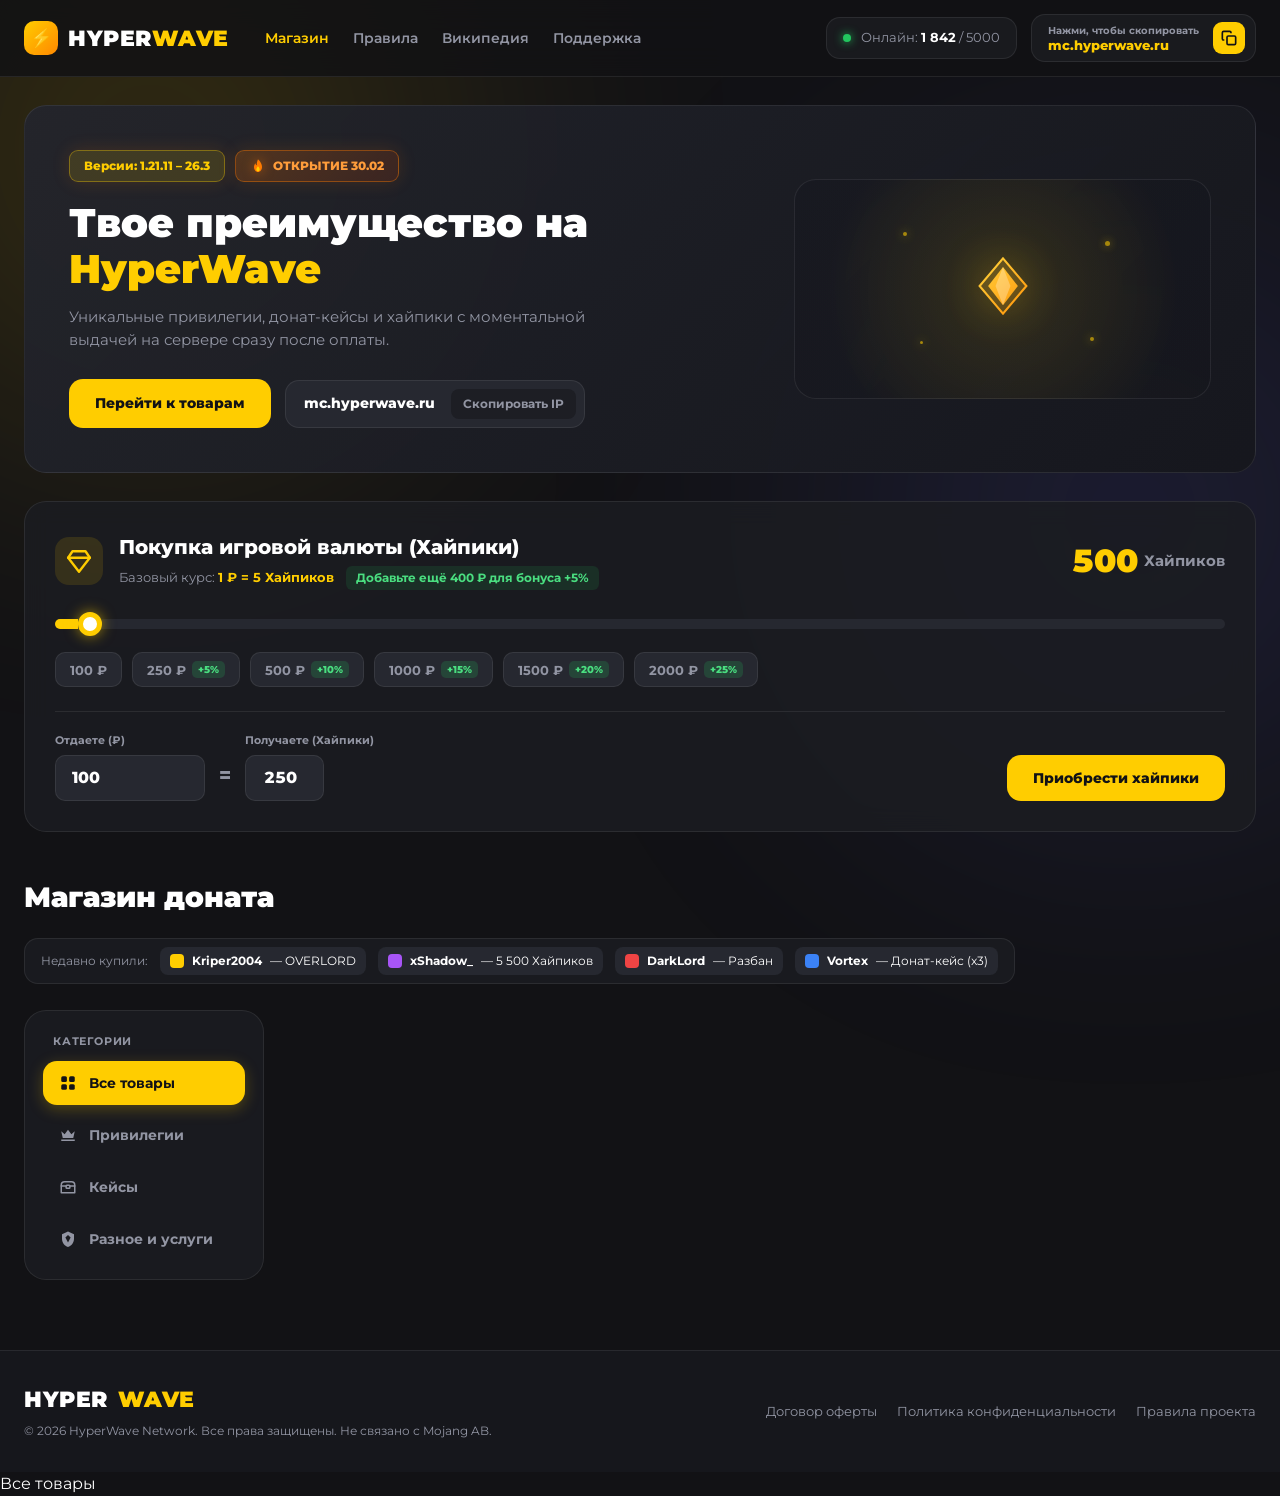
==== commit 9e8abad0: "Update index.html" ====
--- a/index.html
+++ b/index.html
@@ -315,6 +315,38 @@
         <div class="cat-splash-title" id="cat-splash-title">Все товары</div>
     </div>
 </div>
-
+<nav class="mobile-tabbar" aria-label="Мобильная навигация">
+    <a href="#shop" class="tabbar-item active" data-tab="shop">
+        <svg viewBox="0 0 24 24" fill="none" stroke="currentColor" stroke-width="2" stroke-linecap="round" stroke-linejoin="round">
+            <path d="M6 2L3 6v14a2 2 0 0 0 2 2h14a2 2 0 0 0 2-2V6l-3-4z"></path>
+            <line x1="3" y1="6" x2="21" y2="6"></line>
+            <path d="M16 10a4 4 0 0 1-8 0"></path>
+        </svg>
+        <span>Магазин</span>
+    </a>
+    <a href="#currency" class="tabbar-item" data-tab="currency">
+        <svg viewBox="0 0 24 24" fill="none" stroke="currentColor" stroke-width="2" stroke-linecap="round" stroke-linejoin="round">
+            <polygon points="6 3 18 3 22 9 12 22 2 9 6 3"></polygon>
+            <line x1="2" y1="9" x2="22" y2="9"></line>
+        </svg>
+        <span>Хайпики</span>
+    </a>
+    <a href="rules.html" class="tabbar-item">
+        <svg viewBox="0 0 24 24" fill="none" stroke="currentColor" stroke-width="2" stroke-linecap="round" stroke-linejoin="round">
+            <path d="M14 2H6a2 2 0 0 0-2 2v16a2 2 0 0 0 2 2h12a2 2 0 0 0 2-2V8z"></path>
+            <polyline points="14 2 14 8 20 8"></polyline>
+            <line x1="16" y1="13" x2="8" y2="13"></line>
+            <line x1="16" y1="17" x2="8" y2="17"></line>
+        </svg>
+        <span>Правила</span>
+    </a>
+    <button type="button" class="tabbar-item" onclick="copyIP()">
+        <svg viewBox="0 0 24 24" fill="none" stroke="currentColor" stroke-width="2" stroke-linecap="round" stroke-linejoin="round">
+            <rect x="9" y="9" width="13" height="13" rx="2" ry="2"></rect>
+            <path d="M5 15H4a2 2 0 0 1-2-2V4a2 2 0 0 1 2-2h9a2 2 0 0 1 2 2v1"></path>
+        </svg>
+        <span>IP сервера</span>
+    </button>
+</nav>
 </body>
-</html>+</html>
--- a/style.css
+++ b/style.css
@@ -20,6 +20,7 @@
     margin: 0;
     padding: 0;
     font-family: 'Montserrat', sans-serif;
+    -webkit-tap-highlight-color: transparent;
 }
 
 html {
@@ -67,9 +68,11 @@
     color: var(--accent);
 }
 
+/* === NAVBAR === */
 .navbar {
-    background: rgba(18, 18, 21, 0.8);
+    background: rgba(18, 18, 21, 0.85);
     backdrop-filter: blur(16px);
+    -webkit-backdrop-filter: blur(16px);
     border-bottom: 1px solid var(--border);
     position: sticky;
     top: 0;
@@ -130,10 +133,6 @@
     transition: 0.2s ease-out;
 }
 
-.nav-links a:hover {
-    color: var(--text-main);
-}
-
 .nav-right {
     display: flex;
     align-items: center;
@@ -162,6 +161,7 @@
     background: #22c55e;
     border-radius: 50%;
     box-shadow: 0 0 10px #22c55e;
+    flex-shrink: 0;
 }
 
 .ip-header-btn {
@@ -175,10 +175,6 @@
     cursor: pointer;
     color: var(--text-main);
     transition: 0.2s ease-out;
-}
-
-.ip-header-btn:hover {
-    border-color: var(--accent);
 }
 
 .ip-header-meta {
@@ -210,6 +206,7 @@
     justify-content: center;
 }
 
+/* === HERO BANNER === */
 .hero-banner {
     margin-top: 28px;
     background: linear-gradient(135deg, rgba(35, 37, 46, 0.9) 0%, rgba(22, 23, 29, 0.95) 100%);
@@ -250,19 +247,16 @@
     box-shadow: 0 0 18px rgba(255, 123, 0, 0.15);
 }
 
-
 .version-badge {
     background: rgba(255, 205, 0, 0.14) !important;
     color: var(--accent) !important;
     border: 1px solid rgba(255, 205, 0, 0.35) !important;
 }
 
-
 .season-badge svg {
     flex-shrink: 0;
     filter: drop-shadow(0 0 6px rgba(255, 123, 0, 0.6));
 }
-
 
 .hero-content h1 {
     font-size: 40px;
@@ -301,10 +295,8 @@
     justify-content: center;
 }
 
-.btn-primary:hover {
-    background: var(--accent-hover);
-    transform: translateY(-2px);
-    box-shadow: 0 8px 20px rgba(255, 205, 0, 0.25);
+.btn-primary:active {
+    transform: scale(0.97);
 }
 
 .hero-ip-box {
@@ -319,10 +311,6 @@
     transition: 0.2s ease-out;
 }
 
-.hero-ip-box:hover {
-    border-color: var(--accent);
-}
-
 .hero-ip-text {
     font-weight: 800;
     font-size: 14px;
@@ -348,24 +336,12 @@
     justify-content: center;
 }
 
-.hero-svg-art {
-    width: 160px;
-    height: 160px;
-    filter: drop-shadow(0 10px 25px rgba(255, 205, 0, 0.3));
-}
-
-.hero-art-caption {
-    font-size: 12px;
-    font-weight: 700;
-    color: var(--text-muted);
-    margin-top: 8px;
-}
-
-/* === ДИНАМИЧЕСКОЕ СВЕЧЕНИЕ (GLOW OUTLINE) БЛОКА ВАЛЮТЫ === */
+/* === ДИНАМИЧЕСКОЕ СВЕЧЕНИЕ БЛОКА ВАЛЮТЫ === */
 .currency-section {
     margin-top: 28px;
     background: var(--bg-surface);
     backdrop-filter: blur(12px);
+    -webkit-backdrop-filter: blur(12px);
     border: 1px solid var(--border);
     border-radius: var(--radius-lg);
     padding: 30px;
@@ -402,6 +378,7 @@
     align-items: center;
     justify-content: center;
     font-size: 24px;
+    flex-shrink: 0;
 }
 
 .currency-title-block h2 {
@@ -516,6 +493,7 @@
     transition: 0.2s ease-out;
     display: flex;
     align-items: center;
+    justify-content: center;
     gap: 6px;
 }
 
@@ -526,11 +504,6 @@
     font-weight: 800;
     padding: 2px 6px;
     border-radius: 5px;
-}
-
-.preset-btn:hover {
-    color: var(--text-main);
-    border-color: rgba(255, 255, 255, 0.2);
 }
 
 .preset-btn.active {
@@ -581,7 +554,6 @@
     border-color: var(--accent);
 }
 
-/* Плавное изменение ширины правого блока при появлении бонуса */
 .coins-output-box {
     background: var(--bg-input);
     border: 1px solid var(--border);
@@ -597,46 +569,9 @@
     font-weight: 800;
     font-variant-numeric: tabular-nums;
     white-space: nowrap;
-    
-    /* Главное: анимируем изменение ширины, чтобы блок рос плавно */
     transition: width 0.3s cubic-bezier(0.16, 1, 0.3, 1), transform 0.2s ease;
     overflow: hidden;
 }
-
-
-#coins-big-display,
-#coins-total-val {
-    display: inline-block;
-    will-change: filter;
-    transition: filter 0.08s ease-out;
-}
-
-#coins-big-display.is-blurring,
-#coins-total-val.is-blurring {
-    filter: blur(0px 5px); /* Чистый вертикальный блюр */
-}
-/* Эффект динамического размытия при быстром счете */
-/* Динамическое вертикальное размытие только для меняющейся цифры */
-.digit-roller {
-    display: inline-flex;
-    align-items: center;
-    white-space: nowrap;
-    font-variant-numeric: tabular-nums;
-}
-
-/* Отдельные цифры с разной силой вертикального блюра */
-.digit-char {
-    display: inline-block;
-    will-change: filter;
-    transition: filter 0.08s ease-out;
-}
-
-/* Уровни размытия от слабого (1) к сильному (5) */
-.digit-blur-1 { filter: blur(0px 1px); }
-.digit-blur-2 { filter: blur(0px 2.5px); }
-.digit-blur-3 { filter: blur(0px 4px); }
-.digit-blur-4 { filter: blur(0px 6px); }
-.digit-blur-5 { filter: blur(0px 8px); }
 
 .coins-total-val {
     font-size: 16px;
@@ -655,7 +590,6 @@
     margin-top: 18px;
 }
 
-/* Пропорциональный рост и сочный Outline Glow */
 .buy-btn-wrapper {
     position: relative;
     display: inline-flex;
@@ -674,8 +608,6 @@
     overflow: visible;
 }
 
-/* === КНОПКА ПОКУПКИ И ЕЭ ЭФФЕКТЫ === */
-
 .btn-currency-buy {
     position: relative;
     z-index: 2;
@@ -684,15 +616,11 @@
     transform-origin: center;
 }
 
-/* --- ТИРЫ ЭФФЕКТОВ (ПОШАГОВО) --- */
-
-/* 5% (+500 ₽): Только легкое увеличение и базовое свечение */
 .btn-currency-buy.tier-5 {
     transform: scale(1.03);
     box-shadow: 0 0 20px rgba(255, 205, 0, 0.35);
 }
 
-/* 10% (+1000 ₽): Добавляем пульсацию */
 .btn-currency-buy.tier-10 {
     --base-scale: 1.05;
     transform: scale(1.05);
@@ -700,7 +628,6 @@
     animation: btnGlowPulse 1.8s infinite ease-in-out;
 }
 
-/* 15% (+2000 ₽): Добавляем плавный блик */
 .btn-currency-buy.tier-15 {
     --base-scale: 1.08;
     transform: scale(1.08);
@@ -708,7 +635,6 @@
     animation: btnGlowPulse 1.4s infinite ease-in-out;
 }
 
-/* 20% (+3500 ₽): Добавляем ударную волну */
 .btn-currency-buy.tier-20 {
     --base-scale: 1.11;
     transform: scale(1.11);
@@ -716,7 +642,6 @@
     animation: btnGlowPulse 1.1s infinite ease-in-out;
 }
 
-/* 25% (+5000 ₽): Максимум (все эффекты быстрее и ярче) */
 .btn-currency-buy.tier-25 {
     --base-scale: 1.15;
     transform: scale(1.15);
@@ -724,26 +649,17 @@
     animation: btnGlowPulse 0.8s infinite ease-in-out;
 }
 
-/* Пульсация кнопки */
 @keyframes btnGlowPulse {
     0%, 100% { transform: scale(var(--base-scale, 1)); filter: brightness(1); }
     50%      { transform: scale(calc(var(--base-scale, 1) + 0.03)); filter: brightness(1.12); }
 }
-
-
-/* --- СВЕТОВОЙ БЛИК (включается с 15% и выше) --- */
 
 .btn-currency-buy::after {
     content: '';
     position: absolute;
     inset: 0;
     border-radius: var(--radius-md);
-    background: linear-gradient(
-        115deg,
-        transparent 30%,
-        rgba(255, 255, 255, 0.4) 50%,
-        transparent 70%
-    );
+    background: linear-gradient(115deg, transparent 30%, rgba(255, 255, 255, 0.4) 50%, transparent 70%);
     background-size: 200% 100%;
     pointer-events: none;
     opacity: 0;
@@ -759,9 +675,6 @@
     50%  { background-position: -50% 0; opacity: 1; }
     70%, 100% { background-position: -150% 0; opacity: 0; }
 }
-
-
-/* --- УДАРНАЯ ВОЛНА (включается с 20% и 25%) --- */
 
 .btn-shockwave {
     position: absolute;
@@ -779,9 +692,6 @@
     100% { transform: scale(1.35, 1.6); opacity: 0; }
 }
 
-
-/* --- ВЕКТОРНЫЕ ПАРТИКЛЫ --- */
-
 .buy-particle {
     position: absolute;
     left: 0;
@@ -804,18 +714,15 @@
         transform: translate(-50%, -50%) scale(0.2) rotate(var(--r-start, 0deg));
         opacity: 0;
     }
-    20% {
-        opacity: 1;
-    }
-    80% {
-        opacity: 0.85;
-    }
+    20% { opacity: 1; }
+    80% { opacity: 0.85; }
     100% {
         transform: translate(calc(-50% + var(--p-x)), calc(-50% + var(--p-y))) scale(1.05) rotate(var(--r-end, 90deg));
         opacity: 0;
     }
 }
 
+/* === SHOP === */
 .shop-wrapper {
     margin-top: 44px;
     margin-bottom: 70px;
@@ -845,6 +752,11 @@
     border-radius: var(--radius-md);
     overflow-x: auto;
     max-width: 100%;
+    scrollbar-width: none;
+}
+
+.recent-purchases::-webkit-scrollbar {
+    display: none;
 }
 
 .recent-label {
@@ -886,6 +798,7 @@
 .categories-sidebar {
     background: var(--bg-surface);
     backdrop-filter: blur(12px);
+    -webkit-backdrop-filter: blur(12px);
     border: 1px solid var(--border);
     border-radius: var(--radius-lg);
     padding: 18px;
@@ -919,11 +832,12 @@
     align-items: center;
     gap: 12px;
     transition: 0.2s ease-out;
-}
-
-.cat-btn:hover {
-    background: var(--bg-input);
-    color: var(--text-main);
+    white-space: nowrap;
+}
+
+.cat-btn svg {
+    flex-shrink: 0;
+    transition: transform 0.2s ease;
 }
 
 .cat-btn.active {
@@ -996,12 +910,6 @@
         opacity: 1;
         transform: translateY(0) scale(1);
     }
-}
-
-.product-card:hover {
-    transform: translateY(-5px);
-    border-color: rgba(255, 205, 0, 0.5);
-    box-shadow: 0 12px 28px rgba(0, 0, 0, 0.35);
 }
 
 .badge-tag {
@@ -1036,6 +944,11 @@
     height: 58%;
     transform-origin: center;
     will-change: transform, filter;
+    transition: filter 0.35s ease;
+    overflow: visible !important;
+}
+
+.anim-fusion svg {
     transition: transform 0.45s cubic-bezier(0.22, 1, 0.36, 1), filter 0.35s ease;
 }
 
@@ -1089,15 +1002,17 @@
     transition: 0.2s ease-out;
 }
 
-.btn-card-buy:hover {
-    background: var(--accent-hover);
-}
-
+.btn-card-buy:active {
+    transform: scale(0.96);
+}
+
+/* === MODAL === */
 .modal-overlay {
     position: fixed;
     inset: 0;
     background: rgba(0, 0, 0, 0.82);
     backdrop-filter: blur(8px);
+    -webkit-backdrop-filter: blur(8px);
     display: none;
     align-items: center;
     justify-content: center;
@@ -1134,15 +1049,14 @@
     background: var(--bg-input);
     border: none;
     color: var(--text-muted);
-    width: 32px;
-    height: 32px;
+    width: 34px;
+    height: 34px;
     border-radius: 8px;
     font-size: 20px;
     cursor: pointer;
-}
-
-.modal-close:hover {
-    color: var(--text-main);
+    display: flex;
+    align-items: center;
+    justify-content: center;
 }
 
 .modal-title {
@@ -1173,10 +1087,6 @@
     transition: 0.2s ease-out;
 }
 
-.switch-opt:hover {
-    color: var(--text-main);
-}
-
 .switch-opt.active {
     background: var(--accent);
     color: #121215;
@@ -1210,6 +1120,7 @@
 
 .order-details {
     flex-grow: 1;
+    min-width: 0;
 }
 
 .order-cat {
@@ -1288,11 +1199,6 @@
     font-weight: 700;
 }
 
-.qty-preset-btn:hover {
-    color: var(--text-main);
-    border-color: rgba(255, 255, 255, 0.25);
-}
-
 .qty-preset-btn.active {
     background: var(--accent);
     border-color: var(--accent);
@@ -1310,8 +1216,8 @@
 }
 
 .qty-step-btn {
-    width: 40px;
-    height: 40px;
+    width: 44px;
+    height: 44px;
     background: var(--bg-input);
     border: 1px solid var(--border);
     color: var(--text-main);
@@ -1322,20 +1228,15 @@
     transition: 0.15s ease-out;
 }
 
-.qty-step-btn:hover {
-    border-color: var(--accent);
-    color: var(--accent);
-}
-
 #case-qty-input {
     flex: 1;
-    height: 40px;
+    height: 44px;
     background: var(--bg-input);
     border: 1px solid var(--border);
     color: var(--text-main);
     border-radius: var(--radius-sm);
     text-align: center;
-    font-size: 15px;
+    font-size: 16px;
     font-weight: 800;
     outline: none;
 }
@@ -1363,7 +1264,7 @@
     color: var(--text-main);
     padding: 13px 14px;
     border-radius: var(--radius-sm);
-    font-size: 14px;
+    font-size: 16px;
     outline: none;
 }
 
@@ -1390,8 +1291,9 @@
 .checkbox-label input {
     margin-top: 2px;
     accent-color: var(--accent);
-    width: 16px;
-    height: 16px;
+    width: 18px;
+    height: 18px;
+    flex-shrink: 0;
 }
 
 .checkbox-label a {
@@ -1403,6 +1305,7 @@
     width: 100%;
 }
 
+/* === FOOTER === */
 .footer {
     border-top: 1px solid var(--border);
     padding: 32px 0;
@@ -1426,16 +1329,13 @@
 .footer-links {
     display: flex;
     gap: 20px;
+    flex-wrap: wrap;
 }
 
 .footer-links a {
     color: var(--text-muted);
     font-size: 13px;
     text-decoration: none;
-}
-
-.footer-links a:hover {
-    color: var(--accent);
 }
 
 .toast {
@@ -1460,54 +1360,73 @@
     transform: translateY(0);
 }
 
-@media (max-width: 960px) {
-    .hero-banner {
-        grid-template-columns: 1fr;
-    }
-    .shop-layout {
-        grid-template-columns: 1fr;
-    }
-    .categories-sidebar {
-        position: static;
-        flex-direction: row;
-        overflow-x: auto;
-    }
-    .nav-links, .online-pill {
-        display: none;
-    }
-}
-
-/* === БАЗОВЫЕ ПЛАВНЫЕ ПЕРЕХОДЫ ДЛЯ ВСЕХ SVG === */
-/* Базовый стиль для SVG в карточках */
-.product-art svg {
-    transform-origin: center;
-    will-change: transform, filter;
-    transition: filter 0.35s ease;
-}
-
-.product-art svg {
-    overflow: visible !important;
-}
-
-
-.product-card:hover .product-art svg {
-    filter: drop-shadow(0 0 12px rgba(255, 255, 255, 0.75));
-}
-
-.product-card:hover .anim-fusion svg {
-    transform: scale(1.15);
-}
-
-.anim-fusion svg {
-    transition: transform 0.45s cubic-bezier(0.22, 1, 0.36, 1), filter 0.35s ease;
-}
-
-/* Подключаем пиксельный шрифт в стиле Minecraft (например, Press Start 2P) */
-/* Подключаем пиксельный шрифт Minecraft (если еще не подключен) */
-@import url('https://fonts.googleapis.com/css2?family=Press+Start+2P&display=swap');
-
-/* Базовый класс для рангов персонала с пиксельным шрифтом и тенью */
-/* Убираем пиксельный шрифт, делаем нормальный жирный шрифт с градиентом и тенью */
+/* === ДЕКОР В БАННЕРЕ === */
+.decor-wave-card {
+    position: relative;
+    min-height: 220px;
+    overflow: hidden;
+    background: radial-gradient(circle at center, rgba(255, 205, 0, 0.12) 0%, rgba(22, 23, 29, 0.4) 75%);
+    display: flex;
+    align-items: center;
+    justify-content: center;
+}
+
+.wave-ring {
+    position: absolute;
+    width: 80px;
+    height: 80px;
+    border-radius: 50%;
+    border: 1px solid rgba(255, 205, 0, 0.38);
+    box-shadow: 0 0 15px rgba(255, 205, 0, 0.12);
+    pointer-events: none;
+    opacity: 0;
+    animation: hyperWavePulse 4s cubic-bezier(0.16, 1, 0.3, 1) infinite;
+}
+
+.wave-ring-1 { animation-delay: 0s; }
+.wave-ring-2 { animation-delay: -1.33s; }
+.wave-ring-3 { animation-delay: -2.66s; }
+
+@keyframes hyperWavePulse {
+    0%   { transform: scale(0.75); opacity: 0; }
+    15%  { opacity: 0.75; }
+    100% { transform: scale(3.3); opacity: 0; }
+}
+
+.decor-core {
+    position: relative;
+    z-index: 2;
+    filter: drop-shadow(0 0 22px rgba(255, 205, 0, 0.45));
+    animation: coreLevitate 3.5s ease-in-out infinite;
+}
+
+@keyframes coreLevitate {
+    0%, 100% { transform: translateY(0) scale(1); }
+    50%      { transform: translateY(-7px) scale(1.05); }
+}
+
+.decor-spark {
+    position: absolute;
+    width: 4px;
+    height: 4px;
+    border-radius: 50%;
+    background: var(--accent);
+    box-shadow: 0 0 8px var(--accent);
+    opacity: 0.6;
+    animation: sparkFloat 3s ease-in-out infinite;
+}
+
+.spark-1 { top: 24%; left: 26%; animation-delay: 0s; }
+.spark-2 { top: 28%; right: 24%; width: 5px; height: 5px; animation-delay: 0.8s; }
+.spark-3 { bottom: 25%; left: 30%; width: 3px; height: 3px; animation-delay: 1.5s; }
+.spark-4 { bottom: 26%; right: 28%; animation-delay: 2.2s; }
+
+@keyframes sparkFloat {
+    0%, 100% { transform: translateY(0) scale(0.8); opacity: 0.3; }
+    50%      { transform: translateY(-8px) scale(1.3); opacity: 0.9; }
+}
+
+/* === РАНГИ ПЕРСОНАЛА (RULES) === */
 .staff-rank-title {
     font-family: 'Montserrat', sans-serif !important;
     font-size: 13px;
@@ -1521,211 +1440,574 @@
     letter-spacing: 0.5px;
 }
 
-/* Уникальные градиенты для каждого ранга (от младших к старшим по группам) */
-.role-helper        { background-image: linear-gradient(135deg, #2dd4bf, #0d9488); }
-.role-senior-helper { background-image: linear-gradient(135deg, #34d399, #059669); }
-.role-moderator     { background-image: linear-gradient(135deg, #38bdf8, #0284c7); }
+.role-helper           { background-image: linear-gradient(135deg, #2dd4bf, #0d9488); }
+.role-senior-helper    { background-image: linear-gradient(135deg, #34d399, #059669); }
+.role-moderator        { background-image: linear-gradient(135deg, #38bdf8, #0284c7); }
 .role-senior-moderator { background-image: linear-gradient(135deg, #818cf8, #4f46e5); }
 .role-chief-moderator  { background-image: linear-gradient(135deg, #c084fc, #7e22ce); }
-.role-curator       { background-image: linear-gradient(135deg, #f59e0b, #b45309); }
-
-
-.decor-wave-card {
-    position: relative;
-    min-height: 220px;
-    overflow: hidden;
-    background: radial-gradient(circle at center, rgba(255, 205, 0, 0.12) 0%, rgba(22, 23, 29, 0.4) 75%);
-    display: flex;
-    align-items: center;
-    justify-content: center;
-}
-
-/* Расходящиеся волны HyperWave */
-.wave-ring {
-    position: absolute;
-    width: 80px;
-    height: 80px;
-    border-radius: 50%;
-    border: 1px solid rgba(255, 205, 0, 0.38);
-    box-shadow: 0 0 15px rgba(255, 205, 0, 0.12);
-    pointer-events: none;
-    opacity: 0;
-    animation: hyperWavePulse 4s cubic-bezier(0.16, 1, 0.3, 1) infinite;
-}
-
-.wave-ring-1 { animation-delay: 0s; }
-.wave-ring-2 { animation-delay: -1.33s; }
-.wave-ring-3 { animation-delay: -2.66s; }
-
-@keyframes hyperWavePulse {
-    0% {
-        transform: scale(0.75);
-        opacity: 0;
-    }
-    15% {
-        opacity: 0.75;
-    }
-    100% {
-        transform: scale(3.3);
-        opacity: 0;
-    }
-}
-
-/* Парящий кристалл в центре */
-.decor-core {
-    position: relative;
-    z-index: 2;
-    filter: drop-shadow(0 0 22px rgba(255, 205, 0, 0.45));
-    animation: coreLevitate 3.5s ease-in-out infinite;
-}
-
-@keyframes coreLevitate {
-    0%, 100% { transform: translateY(0) scale(1); }
-    50% { transform: translateY(-7px) scale(1.05); }
-}
-
-/* Мелкие световые частицы вокруг */
-.decor-spark {
-    position: absolute;
-    width: 4px;
-    height: 4px;
-    border-radius: 50%;
-    background: var(--accent);
-    box-shadow: 0 0 8px var(--accent);
-    opacity: 0.6;
-    animation: sparkFloat 3s ease-in-out infinite;
-}
-
-.spark-1 { top: 24%; left: 26%; animation-delay: 0s; }
-.spark-2 { top: 28%; right: 24%; width: 5px; height: 5px; animation-delay: 0.8s; }
-.spark-3 { bottom: 25%; left: 30%; width: 3px; height: 3px; animation-delay: 1.5s; }
-.spark-4 { bottom: 26%; right: 28%; animation-delay: 2.2s; }
-
-@keyframes sparkFloat {
-    0%, 100% { transform: translateY(0) scale(0.8); opacity: 0.3; }
-    50% { transform: translateY(-8px) scale(1.3); opacity: 0.9; }
-}
-
-.cat-btn svg {
-    flex-shrink: 0;
-    transition: transform 0.2s ease;
-}
-
-.cat-btn:hover svg {
-    transform: scale(1.1);
-}
-
-/* === ПОЛНОЭКРАННЫЙ ОВЕРЛЕЙ ПРИ СМЕНЕ КАТЕГОРИИ === */
-/* === ПОЛНОЭКРАННЫЙ ОВЕРЛЕЙ ПРИ СМЕНЕ КАТЕГОРИИ === */
-.cat-splash-overlay {
-    position: fixed;
-    top: 0;
-    left: 0;
-    width: 100vw;
-    height: 100vh;
-    background: rgba(12, 13, 16, 0.78);
-    backdrop-filter: blur(8px);
-    -webkit-backdrop-filter: blur(8px);
-    display: flex;
-    align-items: center;
-    justify-content: center;
-    z-index: 9999;
-    pointer-events: none;
-    opacity: 0;
-}
-
-.cat-splash-overlay.active {
-    animation: splashFadeOverlay 0.85s cubic-bezier(0.22, 1, 0.36, 1) forwards;
-}
-
-@keyframes splashFadeOverlay {
-    0%   { opacity: 0; }
-    18%  { opacity: 1; }
-    72%  { opacity: 1; }
-    100% { opacity: 0; }
-}
-
-.cat-splash-content {
-    display: flex;
-    flex-direction: column;
-    align-items: center;
-    gap: 14px;
-    color: #9295a3; /* Благородный сероватый оттенок в стиль сайта */
-}
-
-.cat-splash-icon {
-    width: 76px;
-    height: 76px;
-    display: flex;
-    align-items: center;
-    justify-content: center;
-    filter: drop-shadow(0 8px 24px rgba(0, 0, 0, 0.5));
-}
-
-.cat-splash-icon svg {
-    width: 100%;
-    height: 100%;
-}
-
-.cat-splash-title {
-    font-size: 20px;
-    font-weight: 900;
-    text-transform: uppercase;
-    letter-spacing: 1.5px;
-    color: #9295a3;
-    animation: splashTextSlide 0.85s cubic-bezier(0.22, 1, 0.36, 1) forwards;
-}
-
-@keyframes splashTextSlide {
-    0%   { opacity: 0; transform: translateY(10px); }
-    22%  { opacity: 1; transform: translateY(0); }
-    75%  { opacity: 1; transform: translateY(0); }
-    100% { opacity: 0; transform: translateY(-6px); }
-}
-
-/* 1. Анимация "Все товары" (Плитки каталога) */
-.splash-all svg {
-    animation: animSplashAll 0.85s cubic-bezier(0.34, 1.56, 0.64, 1) forwards;
-}
-@keyframes animSplashAll {
-    0%   { transform: scale(0.5) rotate(-25deg); opacity: 0; }
-    35%  { transform: scale(1.1) rotate(5deg); opacity: 1; }
-    65%  { transform: scale(1) rotate(0deg); opacity: 1; }
-    100% { transform: scale(0.92) rotate(0deg); opacity: 0; }
-}
-
-/* 2. Анимация "Привилегии" (Корона) */
-.splash-privileges svg {
-    animation: animSplashCrown 0.85s cubic-bezier(0.34, 1.56, 0.64, 1) forwards;
-}
-@keyframes animSplashCrown {
-    0%   { transform: translateY(18px) scale(0.6) rotate(-10deg); opacity: 0; }
-    35%  { transform: translateY(-6px) scale(1.12) rotate(6deg); opacity: 1; }
-    60%  { transform: translateY(0) scale(1) rotate(0deg); opacity: 1; }
-    100% { transform: translateY(-8px) scale(0.95); opacity: 0; }
-}
-
-/* 3. Анимация "Кейсы" (Сундук) */
-.splash-cases svg {
-    animation: animSplashCases 0.85s ease-in-out forwards;
-}
-@keyframes animSplashCases {
-    0%   { transform: scale(0.65); opacity: 0; }
-    25%  { transform: scale(1.1) translateY(-5px) rotate(-7deg); opacity: 1; }
-    42%  { transform: scale(1.1) translateY(-5px) rotate(7deg); opacity: 1; }
-    58%  { transform: scale(1.04) translateY(0) rotate(-3deg); opacity: 1; }
-    72%  { transform: scale(1) rotate(0deg); opacity: 1; }
-    100% { transform: scale(0.92); opacity: 0; }
-}
-
-/* 4. Анимация "Разное и услуги" (Щит) */
-.splash-services svg {
-    animation: animSplashShield 0.85s cubic-bezier(0.22, 1, 0.36, 1) forwards;
-}
-@keyframes animSplashShield {
-    0%   { transform: scale(0.5); opacity: 0; }
-    30%  { transform: scale(1.16); opacity: 1; }
-    50%  { transform: scale(0.96); opacity: 1; }
-    70%  { transform: scale(1.02); opacity: 1; }
-    100% { transform: scale(0.92); opacity: 0; }
-}
+.role-curator          { background-image: linear-gradient(135deg, #f59e0b, #b45309); }
+
+/* === HOVER ТОЛЬКО ДЛЯ УСТРОЙСТВ С МЫШЬЮ (ПК) === */
+@media (hover: hover) and (pointer: fine) {
+    .nav-links a:hover {
+        color: var(--text-main);
+    }
+    .ip-header-btn:hover {
+        border-color: var(--accent);
+    }
+    .btn-primary:hover {
+        background: var(--accent-hover);
+        transform: translateY(-2px);
+        box-shadow: 0 8px 20px rgba(255, 205, 0, 0.25);
+    }
+    .hero-ip-box:hover {
+        border-color: var(--accent);
+    }
+    .preset-btn:hover {
+        color: var(--text-main);
+        border-color: rgba(255, 255, 255, 0.2);
+    }
+    .cat-btn:hover {
+        background: var(--bg-input);
+        color: var(--text-main);
+    }
+    .cat-btn:hover svg {
+        transform: scale(1.1);
+    }
+    .product-card:hover {
+        transform: translateY(-5px);
+        border-color: rgba(255, 205, 0, 0.5);
+        box-shadow: 0 12px 28px rgba(0, 0, 0, 0.35);
+    }
+    .product-card:hover .product-art svg {
+        filter: drop-shadow(0 0 12px rgba(255, 255, 255, 0.75));
+    }
+    .product-card:hover .anim-fusion svg {
+        transform: scale(1.15);
+    }
+    .btn-card-buy:hover {
+        background: var(--accent-hover);
+    }
+    .modal-close:hover {
+        color: var(--text-main);
+    }
+    .switch-opt:hover {
+        color: var(--text-main);
+    }
+    .qty-preset-btn:hover {
+        color: var(--text-main);
+        border-color: rgba(255, 255, 255, 0.25);
+    }
+    .qty-step-btn:hover {
+        border-color: var(--accent);
+        color: var(--accent);
+    }
+    .footer-links a:hover {
+        color: var(--accent);
+    }
+}
+
+/* === МОБИЛЬНЫЙ НИЖНИЙ ТАБ-БАР (СКРЫТ НА ПК) === */
+.mobile-tabbar {
+    display: none;
+}
+
+/* === ПЛАНШЕТЫ (до 960px) === */
+@media (max-width: 960px) {
+    .hero-banner {
+        grid-template-columns: 1fr;
+    }
+    .shop-layout {
+        grid-template-columns: 1fr;
+    }
+    .categories-sidebar {
+        position: static;
+        flex-direction: row;
+        overflow-x: auto;
+        scrollbar-width: none;
+    }
+    .categories-sidebar::-webkit-scrollbar {
+        display: none;
+    }
+    .nav-links {
+        display: none;
+    }
+}
+
+/* === ОТДЕЛЬНЫЙ ИНТЕРФЕЙС ДЛЯ ТЕЛЕФОНОВ (до 768px) === */
+@media (max-width: 768px) {
+    body {
+        padding-bottom: calc(82px + env(safe-area-inset-bottom));
+    }
+
+    .bg-glow {
+        display: none;
+    }
+
+    .container {
+        padding: 0 14px;
+    }
+
+    /* Компактная мобильная шапка */
+    .navbar {
+        padding: 10px 0;
+    }
+
+    .logo {
+        font-size: 18px;
+        gap: 8px;
+    }
+
+    .logo-badge {
+        width: 30px;
+        height: 30px;
+        font-size: 15px;
+        border-radius: 8px;
+    }
+
+    .ip-header-btn {
+        display: none;
+    }
+
+    .online-pill {
+        display: flex !important;
+        padding: 6px 11px;
+        font-size: 12px;
+        border-radius: 10px;
+        gap: 7px;
+    }
+
+    /* Мобильный Hero-блок */
+    .hero-banner {
+        margin-top: 14px;
+        padding: 20px 18px;
+        border-radius: 18px;
+        gap: 0;
+    }
+
+    .decor-wave-card {
+        display: none;
+    }
+
+    .hero-badges {
+        gap: 6px;
+        margin-bottom: 12px;
+    }
+
+    .version-badge,
+    .season-badge {
+        height: 26px;
+        padding: 0 10px;
+        font-size: 10px;
+        border-radius: 7px;
+    }
+
+    .hero-content h1 {
+        font-size: 24px;
+        line-height: 1.2;
+        margin-bottom: 10px;
+    }
+
+    .hero-content p {
+        font-size: 13px;
+        margin-bottom: 18px;
+        line-height: 1.45;
+    }
+
+    .hero-actions {
+        flex-direction: column;
+        align-items: stretch;
+        gap: 10px;
+    }
+
+    .hero-actions .btn-primary {
+        width: 100%;
+        padding: 13px 16px;
+        font-size: 14px;
+    }
+
+    .hero-ip-box {
+        justify-content: space-between;
+        padding: 10px 12px 10px 14px;
+    }
+
+    .hero-ip-text {
+        font-size: 13px;
+    }
+
+    /* Калькулятор валюты на телефоне */
+    .currency-section {
+        margin-top: 16px;
+        padding: 18px 16px;
+        border-radius: 18px;
+    }
+
+    .currency-top {
+        flex-direction: column;
+        align-items: stretch;
+        gap: 12px;
+        margin-bottom: 16px;
+    }
+
+    .currency-title-block {
+        gap: 12px;
+        align-items: flex-start;
+    }
+
+    .currency-icon {
+        width: 40px;
+        height: 40px;
+        border-radius: 11px;
+    }
+
+    .currency-title-block h2 {
+        font-size: 16px;
+        line-height: 1.25;
+    }
+
+    .rate-row {
+        gap: 6px;
+    }
+
+    .rate-info {
+        font-size: 12px;
+    }
+
+    .bonus-hint {
+        font-size: 11px;
+        padding: 3px 8px;
+    }
+
+    .currency-right-stats {
+        min-width: 0;
+        width: 100%;
+        justify-content: space-between;
+        background: var(--bg-input);
+        padding: 10px 14px;
+        border-radius: 12px;
+        border: 1px solid var(--border);
+    }
+
+    .currency-big-counter {
+        font-size: 22px;
+        margin-left: auto;
+    }
+
+    .currency-big-counter small {
+        font-size: 12px;
+    }
+
+    input[type="range"] {
+        height: 8px;
+    }
+
+    input[type="range"]::-webkit-slider-thumb {
+        width: 28px;
+        height: 28px;
+    }
+
+    .preset-buttons {
+        display: grid;
+        grid-template-columns: repeat(3, 1fr);
+        gap: 7px;
+        margin-bottom: 18px;
+    }
+
+    .preset-btn {
+        padding: 9px 4px;
+        font-size: 12px;
+        flex-direction: column;
+        gap: 2px;
+        min-height: 44px;
+    }
+
+    .currency-bottom {
+        flex-direction: column;
+        align-items: stretch;
+        gap: 14px;
+        padding-top: 16px;
+    }
+
+    .calc-inputs {
+        display: grid;
+        grid-template-columns: 1fr auto 1.35fr;
+        gap: 8px;
+        align-items: end;
+    }
+
+    .calc-field {
+        min-width: 0;
+    }
+
+    .calc-field input {
+        width: 100%;
+        padding: 10px 12px;
+        height: 44px;
+    }
+
+    .coins-output-box {
+        width: 100%;
+        height: 44px;
+        padding: 0 12px;
+        font-size: 14px;
+    }
+
+    .coins-total-val {
+        font-size: 14px;
+    }
+
+    .coins-breakdown {
+        font-size: 11px;
+    }
+
+    .calc-equals {
+        margin-top: 0;
+        padding-bottom: 10px;
+        font-size: 16px;
+    }
+
+    .buy-btn-wrapper {
+        width: 100%;
+    }
+
+    .btn-currency-buy {
+        width: 100%;
+        padding: 14px;
+        transform: none !important;
+        animation: none !important;
+    }
+
+    .btn-shockwave,
+    .particles-container {
+        display: none !important;
+    }
+
+    /* Магазин и категории */
+    .shop-wrapper {
+        margin-top: 26px;
+        margin-bottom: 24px;
+    }
+
+    .shop-header-bar {
+        margin-bottom: 14px;
+        gap: 12px;
+    }
+
+    .shop-header-bar h2 {
+        font-size: 22px;
+    }
+
+    .recent-purchases {
+        width: 100%;
+        padding: 8px 12px;
+    }
+
+    .shop-layout {
+        gap: 14px;
+    }
+
+    /* Sticky-полоса категорий под шапкой */
+    .categories-sidebar {
+        position: sticky;
+        top: 53px;
+        z-index: 90;
+        background: rgba(18, 18, 21, 0.92);
+        backdrop-filter: blur(14px);
+        -webkit-backdrop-filter: blur(14px);
+        border: none;
+        border-bottom: 1px solid var(--border);
+        border-radius: 0;
+        margin: 0 -14px;
+        padding: 10px 14px;
+        gap: 8px;
+    }
+
+    .sidebar-title {
+        display: none;
+    }
+
+    .cat-btn {
+        padding: 9px 14px;
+        font-size: 13px;
+        border-radius: 10px;
+        background: var(--bg-card);
+        border: 1px solid var(--border);
+    }
+
+    .cat-btn.active {
+        border-color: var(--accent);
+    }
+
+    .category-divider {
+        margin: 22px 0 14px;
+    }
+
+    .category-divider span {
+        font-size: 11px;
+        padding: 0 12px;
+    }
+
+    /* Сетка карточек в 2 колонки */
+    .products-grid {
+        grid-template-columns: repeat(2, minmax(0, 1fr));
+        gap: 10px;
+    }
+
+    .product-card {
+        padding: 10px;
+        border-radius: 16px;
+    }
+
+    .badge-tag {
+        top: 16px;
+        right: 16px;
+        font-size: 9px;
+        padding: 3px 6px;
+    }
+
+    .product-art {
+        aspect-ratio: 1.15 / 1;
+        border-radius: 12px;
+        margin-bottom: 10px;
+    }
+
+    .product-art svg {
+        width: 50%;
+        height: 50%;
+    }
+
+    .product-name {
+        font-size: 14px;
+        margin-bottom: 3px;
+    }
+
+    .product-sub {
+        font-size: 11px;
+        line-height: 1.35;
+        margin-bottom: 12px;
+        display: -webkit-box;
+        -webkit-line-clamp: 2;
+        -webkit-box-orient: vertical;
+        overflow: hidden;
+    }
+
+    .product-bottom {
+        flex-direction: column;
+        align-items: stretch;
+        gap: 8px;
+    }
+
+    .price-block {
+        flex-direction: row;
+        justify-content: space-between;
+        align-items: baseline;
+    }
+
+    .price-value {
+        font-size: 16px;
+    }
+
+    .btn-card-buy {
+        width: 100%;
+        padding: 10px 12px;
+        font-size: 13px;
+        border-radius: 10px;
+    }
+
+    /* Модальное окно как нативная шторка снизу (Bottom Sheet) */
+    .modal-overlay {
+        align-items: flex-end;
+        padding: 0;
+    }
+
+    .modal-window {
+        max-width: 100%;
+        border-radius: 24px 24px 0 0;
+        padding: 22px 18px calc(24px + env(safe-area-inset-bottom));
+        max-height: 90dvh;
+        border-left: none;
+        border-right: none;
+        border-bottom: none;
+        animation: sheetUp 0.26s cubic-bezier(0.22, 1, 0.36, 1);
+    }
+
+    .modal-window::before {
+        content: '';
+        display: block;
+        width: 40px;
+        height: 4px;
+        background: rgba(255, 255, 255, 0.2);
+        border-radius: 99px;
+        margin: -6px auto 14px;
+    }
+
+    @keyframes sheetUp {
+        from { transform: translateY(100%); }
+        to   { transform: translateY(0); }
+    }
+
+    /* Футер и тост */
+    .footer {
+        padding: 24px 0;
+    }
+
+    .footer-inner {
+        flex-direction: column;
+        align-items: flex-start;
+        gap: 14px;
+    }
+
+    .footer-links {
+        gap: 14px;
+    }
+
+    .toast {
+        left: 14px;
+        right: 14px;
+        bottom: calc(80px + env(safe-area-inset-bottom));
+        text-align: center;
+    }
+
+    /* Нижний мобильный Tab-Bar */
+    .mobile-tabbar {
+        position: fixed;
+        bottom: 0;
+        left: 0;
+        right: 0;
+        z-index: 95;
+        display: grid;
+        grid-template-columns: repeat(4, 1fr);
+        background: rgba(20, 21, 26, 0.94);
+        backdrop-filter: blur(18px);
+        -webkit-backdrop-filter: blur(18px);
+        border-top: 1px solid var(--border);
+        padding: 8px 6px calc(8px + env(safe-area-inset-bottom));
+    }
+
+    .tabbar-item {
+        background: transparent;
+        border: none;
+        color: var(--text-muted);
+        text-decoration: none;
+        display: flex;
+        flex-direction: column;
+        align-items: center;
+        justify-content: center;
+        gap: 4px;
+        font-size: 10px;
+        font-weight: 700;
+        cursor: pointer;
+        padding: 4px 0;
+        transition: color 0.15s ease;
+    }
+
+    .tabbar-item svg {
+        width: 21px;
+        height: 21px;
+    }
+
+    .tabbar-item.active,
+    .tabbar-item:active {
+        color: var(--accent);
+    }
+}
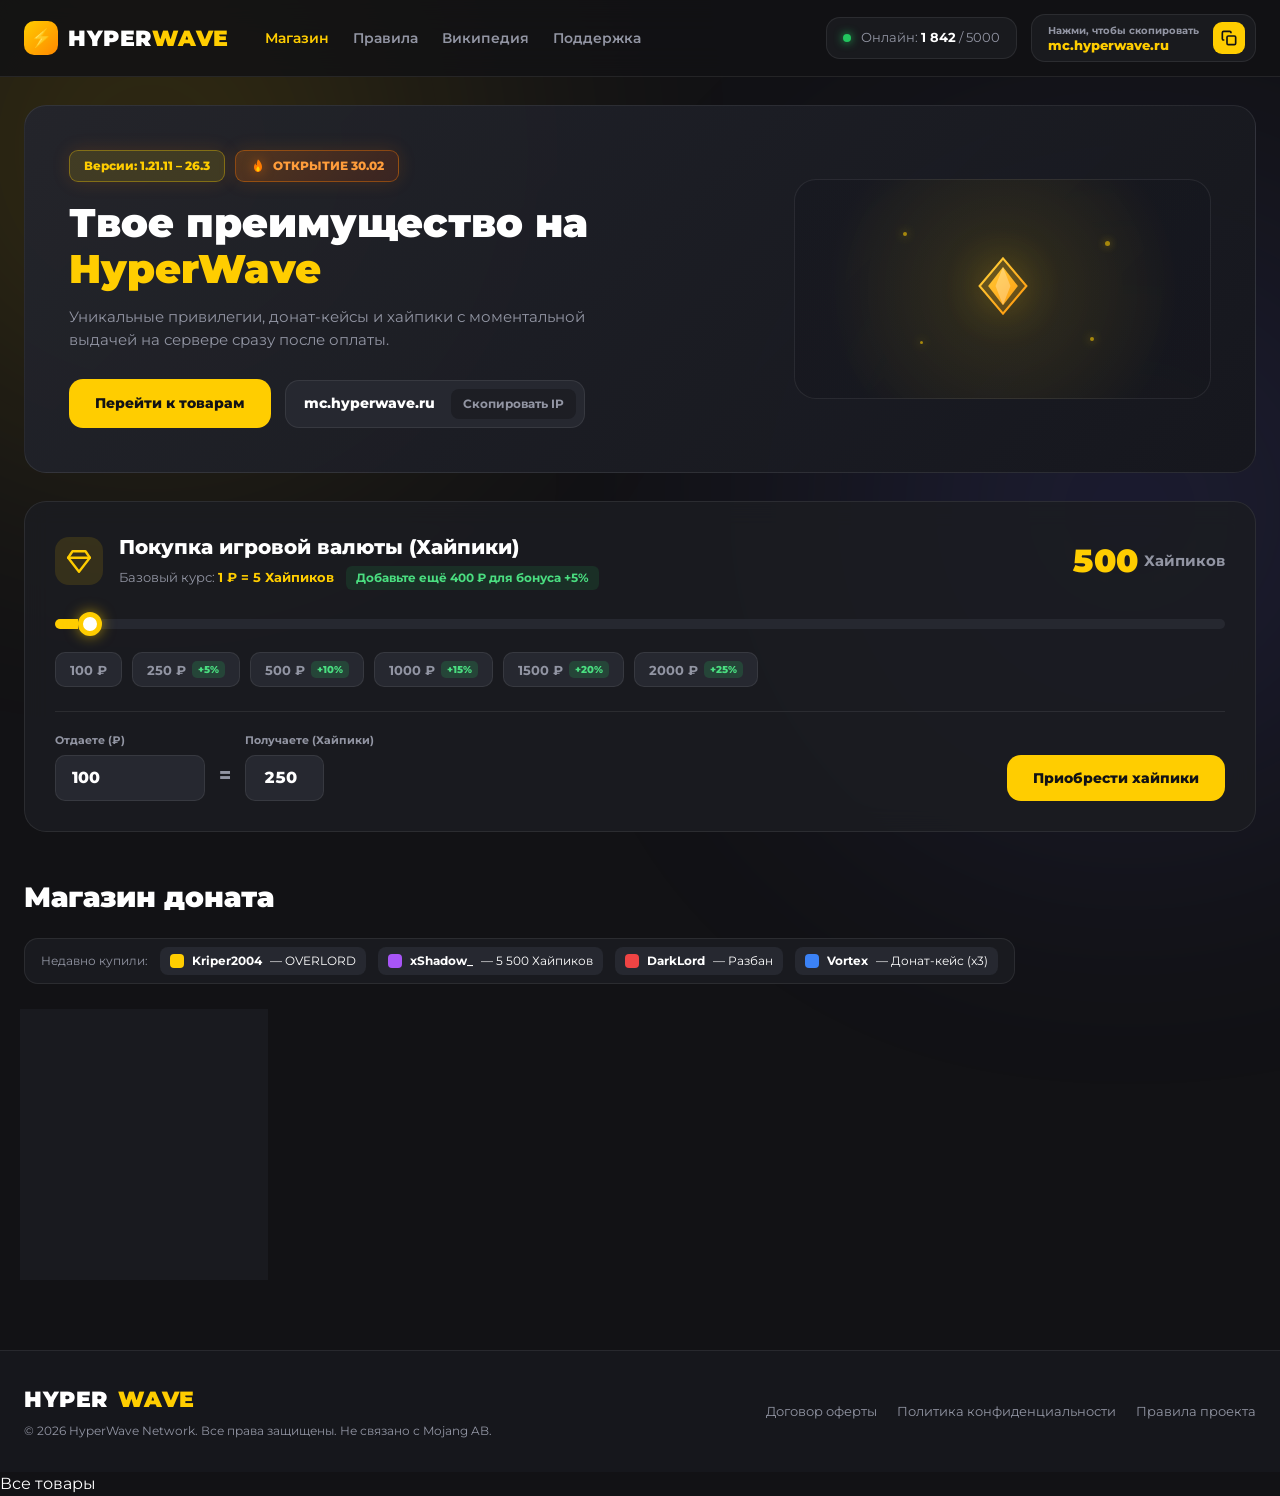
==== commit a2ac5118: "Update index.html" ====
--- a/index.html
+++ b/index.html
@@ -6,7 +6,7 @@
     <title>HyperWave — Официальный магазин сервера</title>
     <link rel="stylesheet" href="style.css">
     <link href="https://fonts.googleapis.com/css2?family=Montserrat:wght@500;600;700;800;900&display=swap" rel="stylesheet">
-    <!-- Подключаем официальный SDK Tebex для встроенных модальных платежей (Checkout JS) -->
+    <!-- Подключаем официальный SDK Tebex для встроенных модальных платежей (Checkout JS.) -->
     <script src="https://checkout.tebex.io/public/checkout.js" async></script>
 </head>
 <body>
@@ -22,11 +22,11 @@
                     <span class="logo-text">HYPER<span class="accent">WAVE</span></span>
                 </a>
                 <nav class="nav-links">
-    <a href="index.html" class="active">Магазин</a>
-    <a href="rules.html">Правила</a>
-    <a href="#">Википедия</a>
-    <a href="#">Поддержка</a>
-</nav>
+                    <a href="index.html" class="active">Магазин</a>
+                    <a href="rules.html">Правила</a>
+                    <a href="#">Википедия</a>
+                    <a href="#">Поддержка</a>
+                </nav>
             </div>
 
             <div class="nav-right">
@@ -54,15 +54,15 @@
         <section class="hero-banner">
             <div class="hero-content">
                 <div class="hero-badges">
-    <span class="version-badge">Версии: 1.21.11 – 26.3</span>
-    <span class="season-badge">
-        <svg viewBox="0 0 24 24" width="16" height="16" fill="none">
-            <path d="M12 2C12 2 18 7.5 18 13.5C18 17.6 15.3 21 12 21C8.7 21 6 17.6 6 13.5C6 11.4 7 9.4 8.3 7.8C8.3 9.5 9.3 10.6 10.4 10.8C9.8 8.2 10.8 4.8 12 2Z" fill="#ff7b00"/>
-            <path d="M12 12.5C12 12.5 14.5 14.8 14.5 17.2C14.5 18.8 13.4 20 12 20C10.6 20 9.5 18.8 9.5 17.2C9.5 15.8 10.5 14.2 12 12.5Z" fill="#ffd000"/>
-        </svg>
-        ОТКРЫТИЕ 30.02
-    </span>
-</div>
+                    <span class="version-badge">Версии: 1.21.11 – 26.3</span>
+                    <span class="season-badge">
+                        <svg viewBox="0 0 24 24" width="16" height="16" fill="none">
+                            <path d="M12 2C12 2 18 7.5 18 13.5C18 17.6 15.3 21 12 21C8.7 21 6 17.6 6 13.5C6 11.4 7 9.4 8.3 7.8C8.3 9.5 9.3 10.6 10.4 10.8C9.8 8.2 10.8 4.8 12 2Z" fill="#ff7b00"/>
+                            <path d="M12 12.5C12 12.5 14.5 14.8 14.5 17.2C14.5 18.8 13.4 20 12 20C10.6 20 9.5 18.8 9.5 17.2C9.5 15.8 10.5 14.2 12 12.5Z" fill="#ffd000"/>
+                        </svg>
+                        ОТКРЫТИЕ 30.02
+                    </span>
+                </div>
 
                 <h1>Твое преимущество на <span class="accent">HyperWave</span></h1>
                 <p>Уникальные привилегии, донат-кейсы и хайпики с моментальной выдачей на сервере сразу после оплаты.</p>
@@ -75,47 +75,45 @@
                     </div>
                 </div>
             </div>
+
             <div class="hero-art-card decor-wave-card">
-    <div class="wave-ring wave-ring-1"></div>
-    <div class="wave-ring wave-ring-2"></div>
-    <div class="wave-ring wave-ring-3"></div>
-    
-    <div class="decor-core">
-        <svg viewBox="0 0 64 64" width="68" height="68" fill="none">
-            <defs>
-                <linearGradient id="coreGrad" x1="0" y1="0" x2="64" y2="64" gradientUnits="userSpaceOnUse">
-                    <stop offset="0%" stop-color="#FFE047"/>
-                    <stop offset="100%" stop-color="#FF8800"/>
-                </linearGradient>
-            </defs>
-            <!-- Внешний ромб -->
-            <path d="M32 6L54 32L32 58L10 32L32 6Z" fill="url(#coreGrad)" fill-opacity="0.18" stroke="url(#coreGrad)" stroke-width="2"/>
-            <!-- Внутренний ограненный кристалл -->
-            <path d="M32 14L46 32L32 50L18 32L32 14Z" fill="url(#coreGrad)"/>
-            <!-- Блик -->
-            <path d="M32 14L39 32L32 50L25 32L32 14Z" fill="#FFFFFF" fill-opacity="0.28"/>
-        </svg>
-    </div>
-
-    <span class="decor-spark spark-1"></span>
-    <span class="decor-spark spark-2"></span>
-    <span class="decor-spark spark-3"></span>
-    <span class="decor-spark spark-4"></span>
-</div>
-
-
+                <div class="wave-ring wave-ring-1"></div>
+                <div class="wave-ring wave-ring-2"></div>
+                <div class="wave-ring wave-ring-3"></div>
+                
+                <div class="decor-core">
+                    <svg viewBox="0 0 64 64" width="68" height="68" fill="none">
+                        <defs>
+                            <linearGradient id="coreGrad" x1="0" y1="0" x2="64" y2="64" gradientUnits="userSpaceOnUse">
+                                <stop offset="0%" stop-color="#FFE047"/>
+                                <stop offset="100%" stop-color="#FF8800"/>
+                            </linearGradient>
+                        </defs>
+                        <!-- Внешний ромб -->
+                        <path d="M32 6L54 32L32 58L10 32L32 6Z" fill="url(#coreGrad)" fill-opacity="0.18" stroke="url(#coreGrad)" stroke-width="2"/>
+                        <!-- Внутренний ограненный кристалл -->
+                        <path d="M32 14L46 32L32 50L18 32L32 14Z" fill="url(#coreGrad)"/>
+                        <!-- Блик -->
+                        <path d="M32 14L39 32L32 50L25 32L32 14Z" fill="#FFFFFF" fill-opacity="0.28"/>
+                    </svg>
+                </div>
+
+                <span class="decor-spark spark-1"></span>
+                <span class="decor-spark spark-2"></span>
+                <span class="decor-spark spark-3"></span>
+                <span class="decor-spark spark-4"></span>
             </div>
         </section>
 
-        <section class="currency-section">
+        <section class="currency-section" id="currency">
             <div class="currency-top">
                 <div class="currency-title-block">
                     <div class="currency-icon">
-    <svg viewBox="0 0 24 24" width="26" height="26" fill="none" stroke="var(--accent)" stroke-width="2.2" stroke-linecap="round" stroke-linejoin="round">
-  <polygon points="6 3 18 3 22 9 12 22 2 9 6 3"/>
-  <line x1="2" y1="9" x2="22" y2="9"/>
-</svg>
-</div>
+                        <svg viewBox="0 0 24 24" width="26" height="26" fill="none" stroke="var(--accent)" stroke-width="2.2" stroke-linecap="round" stroke-linejoin="round">
+                            <polygon points="6 3 18 3 22 9 12 22 2 9 6 3"/>
+                            <line x1="2" y1="9" x2="22" y2="9"/>
+                        </svg>
+                    </div>
 
                     <div>
                         <h2>Покупка игровой валюты (Хайпики)</h2>
@@ -188,11 +186,11 @@
                     <span class="sidebar-title">Категории</span>
                     <button class="cat-btn active" data-category="all">
                         <svg viewBox="0 0 24 24" width="18" height="18" fill="currentColor">
-  <rect x="3" y="3" width="7.5" height="7.5" rx="2"/>
-  <rect x="13.5" y="3" width="7.5" height="7.5" rx="2"/>
-  <rect x="3" y="13.5" width="7.5" height="7.5" rx="2"/>
-  <rect x="13.5" y="13.5" width="7.5" height="7.5" rx="2"/>
-</svg> Все товары
+                            <rect x="3" y="3" width="7.5" height="7.5" rx="2"/>
+                            <rect x="13.5" y="3" width="7.5" height="7.5" rx="2"/>
+                            <rect x="3" y="13.5" width="7.5" height="7.5" rx="2"/>
+                            <rect x="13.5" y="13.5" width="7.5" height="7.5" rx="2"/>
+                        </svg> Все товары
                     </button>
                     <button class="cat-btn" data-category="privileges">
                         <svg viewBox="0 0 24 24" width="18" height="18" fill="currentColor"><path d="M3 18H21V20H3V18ZM3 7L7.5 11L12 5L16.5 11L21 7L19 16H5L3 7Z"/></svg> Привилегии
@@ -219,7 +217,7 @@
             <div class="footer-links">
                 <a href="#">Договор оферты</a>
                 <a href="#">Политика конфиденциальности</a>
-                <a href="rules.html">Правила проекта</a> <!-- было href="#" -->
+                <a href="rules.html">Правила проекта</a>
             </div>
         </div>
     </footer>
@@ -290,63 +288,59 @@
 
     <div class="toast" id="toast">IP адрес mc.hyperwave.ru скопирован!</div>
 
+    <svg style="position: absolute; width: 0; height: 0; pointer-events: none;" aria-hidden="true">
+        <filter id="dynamic-blur" x="-20%" y="-20%" width="140%" height="140%">
+            <feGaussianBlur in="SourceGraphic" stdDeviation="0.4 6" result="blurred" />
+            <feLinearGradient id="blur-gradient" x1="0%" y1="0%" x2="100%" y2="0%">
+                <stop offset="0%" stop-color="#fff" stop-opacity="0.15" />
+                <stop offset="100%" stop-color="#fff" stop-opacity="1" />
+            </feLinearGradient>
+            <feComponentTransfer in="SourceAlpha" result="mask"></feComponentTransfer>
+            <feComposite in="blurred" in2="SourceGraphic" operator="arithmetic" k2="1" />
+        </filter>
+    </svg>
+
+    <div class="cat-splash-overlay" id="cat-splash">
+        <div class="cat-splash-content">
+            <div class="cat-splash-icon" id="cat-splash-icon"></div>
+            <div class="cat-splash-title" id="cat-splash-title">Все товары</div>
+        </div>
+    </div>
+
+    <nav class="mobile-tabbar" aria-label="Мобильная навигация">
+        <a href="#shop" class="tabbar-item active" data-tab="shop">
+            <svg viewBox="0 0 24 24" fill="none" stroke="currentColor" stroke-width="2" stroke-linecap="round" stroke-linejoin="round">
+                <path d="M6 2L3 6v14a2 2 0 0 0 2 2h14a2 2 0 0 0 2-2V6l-3-4z"></path>
+                <line x1="3" y1="6" x2="21" y2="6"></line>
+                <path d="M16 10a4 4 0 0 1-8 0"></path>
+            </svg>
+            <span>Магазин</span>
+        </a>
+        <a href="#currency" class="tabbar-item" data-tab="currency">
+            <svg viewBox="0 0 24 24" fill="none" stroke="currentColor" stroke-width="2" stroke-linecap="round" stroke-linejoin="round">
+                <polygon points="6 3 18 3 22 9 12 22 2 9 6 3"></polygon>
+                <line x1="2" y1="9" x2="22" y2="9"></line>
+            </svg>
+            <span>Хайпики</span>
+        </a>
+        <a href="rules.html" class="tabbar-item">
+            <svg viewBox="0 0 24 24" fill="none" stroke="currentColor" stroke-width="2" stroke-linecap="round" stroke-linejoin="round">
+                <path d="M14 2H6a2 2 0 0 0-2 2v16a2 2 0 0 0 2 2h12a2 2 0 0 0 2-2V8z"></path>
+                <polyline points="14 2 14 8 20 8"></polyline>
+                <line x1="16" y1="13" x2="8" y2="13"></line>
+                <line x1="16" y1="17" x2="8" y2="17"></line>
+            </svg>
+            <span>Правила</span>
+        </a>
+        <button type="button" class="tabbar-item" onclick="copyIP()">
+            <svg viewBox="0 0 24 24" fill="none" stroke="currentColor" stroke-width="2" stroke-linecap="round" stroke-linejoin="round">
+                <rect x="9" y="9" width="13" height="13" rx="2" ry="2"></rect>
+                <path d="M5 15H4a2 2 0 0 1-2-2V4a2 2 0 0 1 2-2h9a2 2 0 0 1 2 2v1"></path>
+            </svg>
+            <span>IP сервера</span>
+        </button>
+    </nav>
+
     <script src="script.js"></script>
-
-    <svg style="position: absolute; width: 0; height: 0; pointer-events: none;" aria-hidden="true">
-    <filter id="dynamic-blur" x="-20%" y="-20%" width="140%" height="140%">
-        <!-- Вертикальный блюр: по X слабо, по Y сильно -->
-        <feGaussianBlur in="SourceGraphic" stdDeviation="0.4 6" result="blurred" />
-        
-        <!-- Создаем градиентную маску для плавного перехода слева направо (от 10% до 50% силы) -->
-        <feLinearGradient id="blur-gradient" x1="0%" y1="0%" x2="100%" y2="0%">
-            <stop offset="0%" stop-color="#fff" stop-opacity="0.15" />
-            <stop offset="100%" stop-color="#fff" stop-opacity="1" />
-        </feLinearGradient>
-        
-        <feComponentTransfer in="SourceAlpha" result="mask">
-            <!-- Маска прозрачности на основе градиента -->
-        </feComponentTransfer>
-        <feComposite in="blurred" in2="SourceGraphic" operator="arithmetic" k2="1" />
-    </filter>
-</svg>
-<div class="cat-splash-overlay" id="cat-splash">
-    <div class="cat-splash-content">
-        <div class="cat-splash-icon" id="cat-splash-icon"></div>
-        <div class="cat-splash-title" id="cat-splash-title">Все товары</div>
-    </div>
-</div>
-<nav class="mobile-tabbar" aria-label="Мобильная навигация">
-    <a href="#shop" class="tabbar-item active" data-tab="shop">
-        <svg viewBox="0 0 24 24" fill="none" stroke="currentColor" stroke-width="2" stroke-linecap="round" stroke-linejoin="round">
-            <path d="M6 2L3 6v14a2 2 0 0 0 2 2h14a2 2 0 0 0 2-2V6l-3-4z"></path>
-            <line x1="3" y1="6" x2="21" y2="6"></line>
-            <path d="M16 10a4 4 0 0 1-8 0"></path>
-        </svg>
-        <span>Магазин</span>
-    </a>
-    <a href="#currency" class="tabbar-item" data-tab="currency">
-        <svg viewBox="0 0 24 24" fill="none" stroke="currentColor" stroke-width="2" stroke-linecap="round" stroke-linejoin="round">
-            <polygon points="6 3 18 3 22 9 12 22 2 9 6 3"></polygon>
-            <line x1="2" y1="9" x2="22" y2="9"></line>
-        </svg>
-        <span>Хайпики</span>
-    </a>
-    <a href="rules.html" class="tabbar-item">
-        <svg viewBox="0 0 24 24" fill="none" stroke="currentColor" stroke-width="2" stroke-linecap="round" stroke-linejoin="round">
-            <path d="M14 2H6a2 2 0 0 0-2 2v16a2 2 0 0 0 2 2h12a2 2 0 0 0 2-2V8z"></path>
-            <polyline points="14 2 14 8 20 8"></polyline>
-            <line x1="16" y1="13" x2="8" y2="13"></line>
-            <line x1="16" y1="17" x2="8" y2="17"></line>
-        </svg>
-        <span>Правила</span>
-    </a>
-    <button type="button" class="tabbar-item" onclick="copyIP()">
-        <svg viewBox="0 0 24 24" fill="none" stroke="currentColor" stroke-width="2" stroke-linecap="round" stroke-linejoin="round">
-            <rect x="9" y="9" width="13" height="13" rx="2" ry="2"></rect>
-            <path d="M5 15H4a2 2 0 0 1-2-2V4a2 2 0 0 1 2-2h9a2 2 0 0 1 2 2v1"></path>
-        </svg>
-        <span>IP сервера</span>
-    </button>
-</nav>
 </body>
 </html>
--- a/style.css
+++ b/style.css
@@ -1968,7 +1968,7 @@
         text-align: center;
     }
 
-    /* Нижний мобильный Tab-Bar */
+    /* Нижний мобильный Tab-Barr */
     .mobile-tabbar {
         position: fixed;
         bottom: 0;
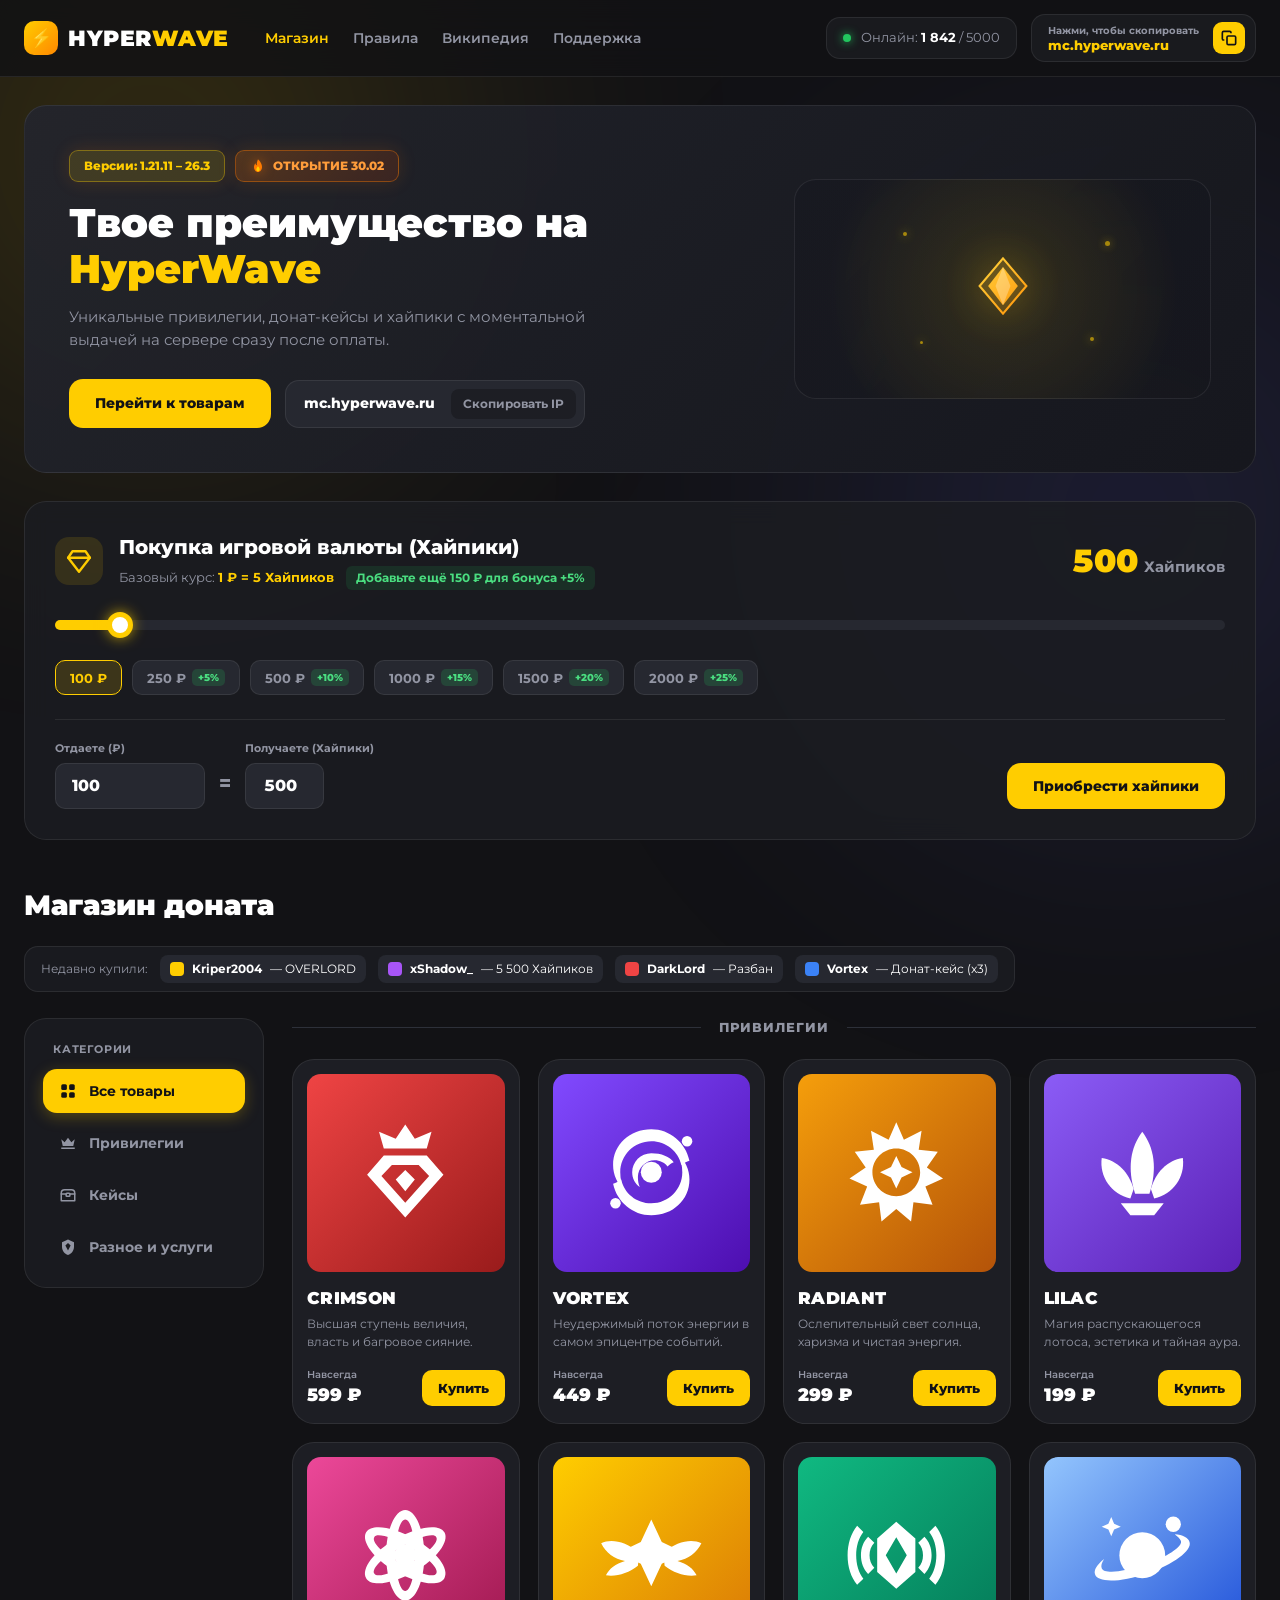
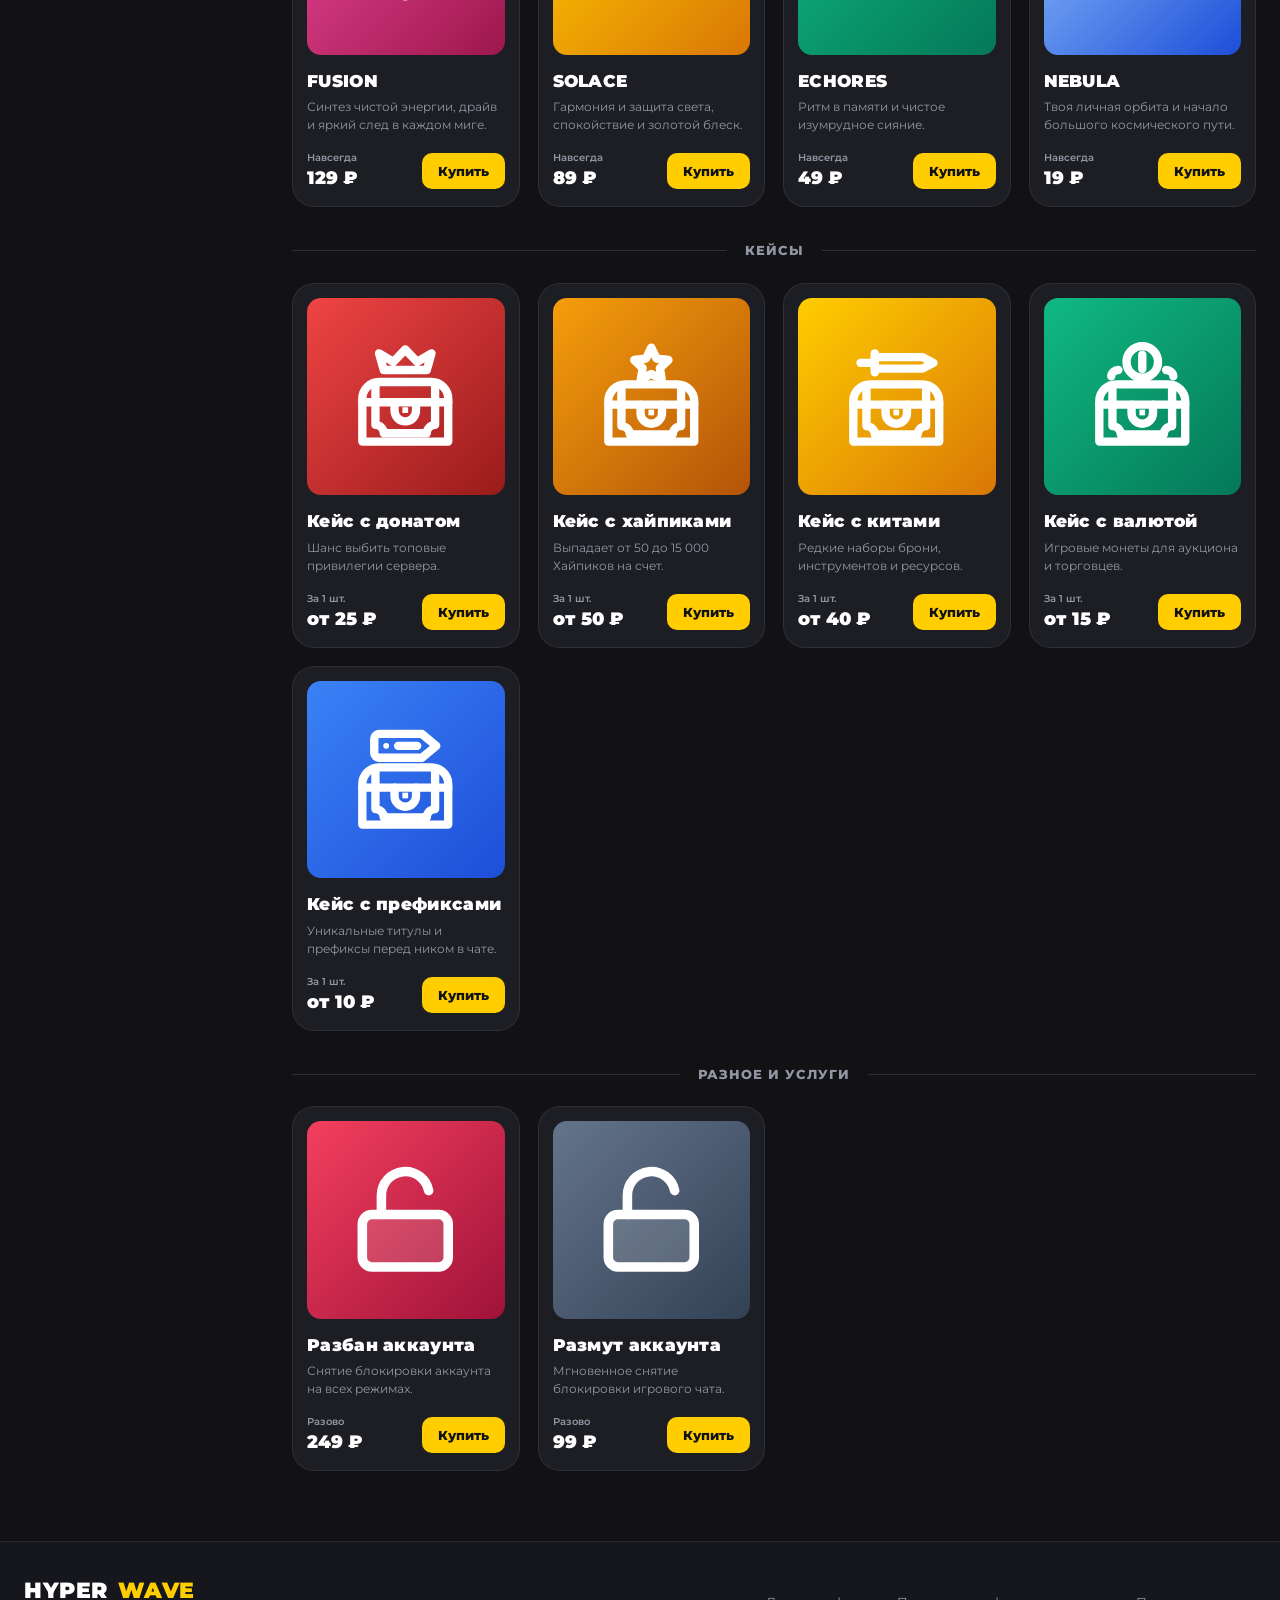
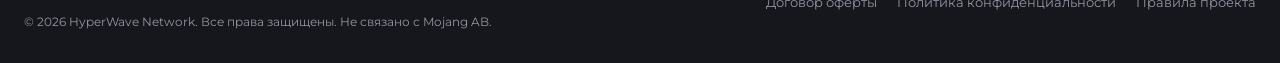
==== commit 76abf418: "Update index.html" ====
--- a/index.html
+++ b/index.html
@@ -2,11 +2,10 @@
 <html lang="ru">
 <head>
     <meta charset="UTF-8">
-    <meta name="viewport" content="width=device-width, initial-scale=1.0">
+    <meta name="viewport" content="width=device-width, initial-scale=1.0, maximum-scale=1.0, user-scalable=no">
     <title>HyperWave — Официальный магазин сервера</title>
     <link rel="stylesheet" href="style.css">
     <link href="https://fonts.googleapis.com/css2?family=Montserrat:wght@500;600;700;800;900&display=swap" rel="stylesheet">
-    <!-- Подключаем официальный SDK Tebex для встроенных модальных платежей (Checkout JS.) -->
     <script src="https://checkout.tebex.io/public/checkout.js" async></script>
 </head>
 <body>
@@ -17,7 +16,7 @@
     <header class="navbar">
         <div class="container nav-inner">
             <div class="nav-left">
-                <a href="#" class="logo">
+                <a href="index.html" class="logo">
                     <span class="logo-badge">⚡</span>
                     <span class="logo-text">HYPER<span class="accent">WAVE</span></span>
                 </a>
@@ -34,7 +33,7 @@
                     <span class="pulse-dot"></span>
                     <span>Онлайн: <strong>1 842</strong> / 5000</span>
                 </div>
-                <button class="ip-header-btn" onclick="copyIP()">
+                <button type="button" class="ip-header-btn" onclick="copyIP()">
                     <div class="ip-header-meta">
                         <span class="ip-label">Нажми, чтобы скопировать</span>
                         <span class="ip-val" id="server-ip">mc.hyperwave.ru</span>
@@ -89,11 +88,8 @@
                                 <stop offset="100%" stop-color="#FF8800"/>
                             </linearGradient>
                         </defs>
-                        <!-- Внешний ромб -->
                         <path d="M32 6L54 32L32 58L10 32L32 6Z" fill="url(#coreGrad)" fill-opacity="0.18" stroke="url(#coreGrad)" stroke-width="2"/>
-                        <!-- Внутренний ограненный кристалл -->
                         <path d="M32 14L46 32L32 50L18 32L32 14Z" fill="url(#coreGrad)"/>
-                        <!-- Блик -->
                         <path d="M32 14L39 32L32 50L25 32L32 14Z" fill="#FFFFFF" fill-opacity="0.28"/>
                     </svg>
                 </div>
@@ -119,7 +115,7 @@
                         <h2>Покупка игровой валюты (Хайпики)</h2>
                         <div class="rate-row">
                             <span class="rate-info">Базовый курс: <strong>1 ₽ = 5 Хайпиков</strong></span>
-                            <span class="bonus-hint" id="bonus-hint">Добавьте ещё 400 ₽ для бонуса +5%</span>
+                            <span class="bonus-hint" id="bonus-hint">Добавьте ещё 150 ₽ для бонуса +5%</span>
                         </div>
                     </div>
                 </div>
@@ -132,7 +128,7 @@
             </div>
 
             <div class="slider-container">
-                <input type="range" id="currency-slider" min="10" max="2000" step="5" value="50">
+                <input type="range" id="currency-slider" min="10" max="2000" step="5" value="100">
             </div>
 
             <div class="preset-buttons">
@@ -154,7 +150,7 @@
                     <div class="calc-field">
                         <label id="coins-field-label">Получаете (Хайпики)</label>
                         <div class="coins-output-box" id="coins-output-box">
-                            <span class="coins-total-val" id="coins-total-val">250</span>
+                            <span class="coins-total-val" id="coins-total-val">500</span>
                             <span class="coins-breakdown" id="coins-breakdown"></span>
                         </div>
                     </div>
@@ -162,7 +158,7 @@
                 
                 <div class="buy-btn-wrapper">
                     <div class="particles-container" id="particles-container"></div>
-                    <button class="btn-primary btn-currency-buy" onclick="openCurrencyModal()">Приобрести хайпики</button>
+                    <button type="button" class="btn-primary btn-currency-buy" onclick="openCurrencyModal()">Приобрести хайпики</button>
                 </div>
             </div>
         </section>
@@ -184,7 +180,7 @@
             <div class="shop-layout">
                 <aside class="categories-sidebar">
                     <span class="sidebar-title">Категории</span>
-                    <button class="cat-btn active" data-category="all">
+                    <button type="button" class="cat-btn active" data-category="all">
                         <svg viewBox="0 0 24 24" width="18" height="18" fill="currentColor">
                             <rect x="3" y="3" width="7.5" height="7.5" rx="2"/>
                             <rect x="13.5" y="3" width="7.5" height="7.5" rx="2"/>
@@ -192,13 +188,13 @@
                             <rect x="13.5" y="13.5" width="7.5" height="7.5" rx="2"/>
                         </svg> Все товары
                     </button>
-                    <button class="cat-btn" data-category="privileges">
+                    <button type="button" class="cat-btn" data-category="privileges">
                         <svg viewBox="0 0 24 24" width="18" height="18" fill="currentColor"><path d="M3 18H21V20H3V18ZM3 7L7.5 11L12 5L16.5 11L21 7L19 16H5L3 7Z"/></svg> Привилегии
                     </button>
-                    <button class="cat-btn" data-category="cases">
+                    <button type="button" class="cat-btn" data-category="cases">
                         <svg viewBox="0 0 24 24" width="18" height="18" fill="none" stroke="currentColor" stroke-width="2" stroke-linecap="round" stroke-linejoin="round"><path d="M3 19.5H21V9.5C21 7.01 18.99 5 16.5 5H7.5C5.01 5 3 7.01 3 9.5V19.5Z"/><path d="M3 10.5H9.5M14.5 10.5H21"/><rect x="9.5" y="9.5" width="5" height="4" rx="1"/></svg> Кейсы
                     </button>
-                    <button class="cat-btn" data-category="services">
+                    <button type="button" class="cat-btn" data-category="services">
                         <svg viewBox="0 0 24 24" width="18" height="18" fill="currentColor"><path d="M12 2L4 5.5V11.5C4 16.6 7.4 21.2 12 22.5C16.6 21.2 20 16.6 20 11.5V5.5L12 2ZM12 6.5L15.5 10L12 16.5L8.5 10L12 6.5Z"/></svg> Разное и услуги
                     </button>
                 </aside>
@@ -224,7 +220,7 @@
 
     <div class="modal-overlay" id="buy-modal">
         <div class="modal-window">
-            <button class="modal-close" onclick="closeModal()">×</button>
+            <button type="button" class="modal-close" onclick="closeModal()">×</button>
             <h3 class="modal-title">Оформление заказа</h3>
 
             <div class="case-type-switch" id="case-type-switch" style="display: none;">
@@ -287,18 +283,6 @@
     </div>
 
     <div class="toast" id="toast">IP адрес mc.hyperwave.ru скопирован!</div>
-
-    <svg style="position: absolute; width: 0; height: 0; pointer-events: none;" aria-hidden="true">
-        <filter id="dynamic-blur" x="-20%" y="-20%" width="140%" height="140%">
-            <feGaussianBlur in="SourceGraphic" stdDeviation="0.4 6" result="blurred" />
-            <feLinearGradient id="blur-gradient" x1="0%" y1="0%" x2="100%" y2="0%">
-                <stop offset="0%" stop-color="#fff" stop-opacity="0.15" />
-                <stop offset="100%" stop-color="#fff" stop-opacity="1" />
-            </feLinearGradient>
-            <feComponentTransfer in="SourceAlpha" result="mask"></feComponentTransfer>
-            <feComposite in="blurred" in2="SourceGraphic" operator="arithmetic" k2="1" />
-        </filter>
-    </svg>
 
     <div class="cat-splash-overlay" id="cat-splash">
         <div class="cat-splash-content">
--- a/style.css
+++ b/style.css
@@ -68,7 +68,6 @@
     color: var(--accent);
 }
 
-/* === NAVBAR === */
 .navbar {
     background: rgba(18, 18, 21, 0.85);
     backdrop-filter: blur(16px);
@@ -133,6 +132,10 @@
     transition: 0.2s ease-out;
 }
 
+.nav-links a:hover {
+    color: var(--text-main);
+}
+
 .nav-right {
     display: flex;
     align-items: center;
@@ -177,6 +180,10 @@
     transition: 0.2s ease-out;
 }
 
+.ip-header-btn:hover {
+    border-color: var(--accent);
+}
+
 .ip-header-meta {
     display: flex;
     flex-direction: column;
@@ -206,7 +213,6 @@
     justify-content: center;
 }
 
-/* === HERO BANNER === */
 .hero-banner {
     margin-top: 28px;
     background: linear-gradient(135deg, rgba(35, 37, 46, 0.9) 0%, rgba(22, 23, 29, 0.95) 100%);
@@ -295,8 +301,10 @@
     justify-content: center;
 }
 
-.btn-primary:active {
-    transform: scale(0.97);
+.btn-primary:hover {
+    background: var(--accent-hover);
+    transform: translateY(-2px);
+    box-shadow: 0 8px 20px rgba(255, 205, 0, 0.25);
 }
 
 .hero-ip-box {
@@ -309,6 +317,10 @@
     gap: 16px;
     cursor: pointer;
     transition: 0.2s ease-out;
+}
+
+.hero-ip-box:hover {
+    border-color: var(--accent);
 }
 
 .hero-ip-text {
@@ -417,7 +429,6 @@
     align-items: center;
     gap: 14px;
     justify-content: flex-end;
-    min-width: 280px;
 }
 
 .bonus-badge {
@@ -438,7 +449,7 @@
     font-variant-numeric: tabular-nums;
     text-align: right;
     display: flex;
-    align-items: center;
+    align-items: baseline;
     gap: 6px;
 }
 
@@ -448,30 +459,58 @@
     font-weight: 700;
 }
 
+/* === ПОЛЗУНОК ВАЛЮТЫ (КРОССБРАУЗЕРНЫЙ + МОБИЛЬНЫЙ) === */
 .slider-container {
-    margin-bottom: 16px;
+    margin: 22px 0;
+    padding: 8px 0;
+    touch-action: pan-y;
 }
 
 input[type="range"] {
     -webkit-appearance: none;
+    appearance: none;
     width: 100%;
     height: 10px;
     border-radius: 999px;
-    background: linear-gradient(to right, var(--accent) 0%, var(--accent) 2%, var(--bg-input) 2%, var(--bg-input) 100%);
+    background: #262830;
     outline: none;
     cursor: pointer;
+    display: block;
+}
+
+input[type="range"]::-webkit-slider-runnable-track {
+    height: 10px;
+    border-radius: 999px;
 }
 
 input[type="range"]::-webkit-slider-thumb {
     -webkit-appearance: none;
-    width: 24px;
-    height: 24px;
+    appearance: none;
+    width: 26px;
+    height: 26px;
     border-radius: 50%;
     background: #ffffff;
     border: 5px solid var(--accent);
-    box-shadow: 0 0 14px rgba(255, 205, 0, 0.6);
+    box-shadow: 0 0 14px rgba(255, 205, 0, 0.7);
     cursor: pointer;
+    margin-top: -8px;
     transition: transform 0.15s ease-out;
+}
+
+input[type="range"]::-moz-range-track {
+    height: 10px;
+    border-radius: 999px;
+    background: transparent;
+}
+
+input[type="range"]::-moz-range-thumb {
+    width: 26px;
+    height: 26px;
+    border-radius: 50%;
+    background: #ffffff;
+    border: 5px solid var(--accent);
+    box-shadow: 0 0 14px rgba(255, 205, 0, 0.7);
+    cursor: pointer;
 }
 
 .preset-buttons {
@@ -504,6 +543,11 @@
     font-weight: 800;
     padding: 2px 6px;
     border-radius: 5px;
+}
+
+.preset-btn:hover {
+    color: var(--text-main);
+    border-color: rgba(255, 255, 255, 0.2);
 }
 
 .preset-btn.active {
@@ -722,7 +766,6 @@
     }
 }
 
-/* === SHOP === */
 .shop-wrapper {
     margin-top: 44px;
     margin-bottom: 70px;
@@ -752,11 +795,6 @@
     border-radius: var(--radius-md);
     overflow-x: auto;
     max-width: 100%;
-    scrollbar-width: none;
-}
-
-.recent-purchases::-webkit-scrollbar {
-    display: none;
 }
 
 .recent-label {
@@ -831,19 +869,24 @@
     display: flex;
     align-items: center;
     gap: 12px;
+    white-space: nowrap;
     transition: 0.2s ease-out;
-    white-space: nowrap;
-}
-
-.cat-btn svg {
-    flex-shrink: 0;
-    transition: transform 0.2s ease;
+}
+
+.cat-btn:hover {
+    background: var(--bg-input);
+    color: var(--text-main);
 }
 
 .cat-btn.active {
     background: var(--accent);
     color: #121215;
     box-shadow: 0 4px 15px rgba(255, 205, 0, 0.25);
+}
+
+.cat-btn svg {
+    flex-shrink: 0;
+    transition: transform 0.2s ease;
 }
 
 .products-area {
@@ -902,14 +945,14 @@
 }
 
 @keyframes cardAppear {
-    from {
-        opacity: 0;
-        transform: translateY(14px) scale(0.97);
-    }
-    to {
-        opacity: 1;
-        transform: translateY(0) scale(1);
-    }
+    from { opacity: 0; transform: translateY(14px) scale(0.97); }
+    to   { opacity: 1; transform: translateY(0) scale(1); }
+}
+
+.product-card:hover {
+    transform: translateY(-5px);
+    border-color: rgba(255, 205, 0, 0.5);
+    box-shadow: 0 12px 28px rgba(0, 0, 0, 0.35);
 }
 
 .badge-tag {
@@ -944,12 +987,16 @@
     height: 58%;
     transform-origin: center;
     will-change: transform, filter;
-    transition: filter 0.35s ease;
     overflow: visible !important;
-}
-
-.anim-fusion svg {
     transition: transform 0.45s cubic-bezier(0.22, 1, 0.36, 1), filter 0.35s ease;
+}
+
+.product-card:hover .product-art svg {
+    filter: drop-shadow(0 0 12px rgba(255, 255, 255, 0.75));
+}
+
+.product-card:hover .anim-fusion svg {
+    transform: scale(1.15);
 }
 
 .product-name {
@@ -1002,11 +1049,10 @@
     transition: 0.2s ease-out;
 }
 
-.btn-card-buy:active {
-    transform: scale(0.96);
-}
-
-/* === MODAL === */
+.btn-card-buy:hover {
+    background: var(--accent-hover);
+}
+
 .modal-overlay {
     position: fixed;
     inset: 0;
@@ -1039,7 +1085,7 @@
 
 @keyframes popIn {
     from { opacity: 0; transform: scale(0.95); }
-    to { opacity: 1; transform: scale(1); }
+    to   { opacity: 1; transform: scale(1); }
 }
 
 .modal-close {
@@ -1049,14 +1095,15 @@
     background: var(--bg-input);
     border: none;
     color: var(--text-muted);
-    width: 34px;
-    height: 34px;
+    width: 32px;
+    height: 32px;
     border-radius: 8px;
     font-size: 20px;
     cursor: pointer;
-    display: flex;
-    align-items: center;
-    justify-content: center;
+}
+
+.modal-close:hover {
+    color: var(--text-main);
 }
 
 .modal-title {
@@ -1120,7 +1167,6 @@
 
 .order-details {
     flex-grow: 1;
-    min-width: 0;
 }
 
 .order-cat {
@@ -1216,8 +1262,8 @@
 }
 
 .qty-step-btn {
-    width: 44px;
-    height: 44px;
+    width: 40px;
+    height: 40px;
     background: var(--bg-input);
     border: 1px solid var(--border);
     color: var(--text-main);
@@ -1225,24 +1271,19 @@
     font-size: 18px;
     font-weight: 800;
     cursor: pointer;
-    transition: 0.15s ease-out;
 }
 
 #case-qty-input {
     flex: 1;
-    height: 44px;
+    height: 40px;
     background: var(--bg-input);
     border: 1px solid var(--border);
     color: var(--text-main);
     border-radius: var(--radius-sm);
     text-align: center;
-    font-size: 16px;
+    font-size: 15px;
     font-weight: 800;
     outline: none;
-}
-
-#case-qty-input:focus {
-    border-color: var(--accent);
 }
 
 .form-group {
@@ -1264,7 +1305,7 @@
     color: var(--text-main);
     padding: 13px 14px;
     border-radius: var(--radius-sm);
-    font-size: 16px;
+    font-size: 14px;
     outline: none;
 }
 
@@ -1291,9 +1332,8 @@
 .checkbox-label input {
     margin-top: 2px;
     accent-color: var(--accent);
-    width: 18px;
-    height: 18px;
-    flex-shrink: 0;
+    width: 16px;
+    height: 16px;
 }
 
 .checkbox-label a {
@@ -1305,7 +1345,6 @@
     width: 100%;
 }
 
-/* === FOOTER === */
 .footer {
     border-top: 1px solid var(--border);
     padding: 32px 0;
@@ -1336,6 +1375,10 @@
     color: var(--text-muted);
     font-size: 13px;
     text-decoration: none;
+}
+
+.footer-links a:hover {
+    color: var(--accent);
 }
 
 .toast {
@@ -1360,7 +1403,7 @@
     transform: translateY(0);
 }
 
-/* === ДЕКОР В БАННЕРЕ === */
+/* === ДЕКОР БАННЕРА === */
 .decor-wave-card {
     position: relative;
     min-height: 220px;
@@ -1426,7 +1469,7 @@
     50%      { transform: translateY(-8px) scale(1.3); opacity: 0.9; }
 }
 
-/* === РАНГИ ПЕРСОНАЛА (RULES) === */
+/* === РАНГИ ПЕРСОНАЛА === */
 .staff-rank-title {
     font-family: 'Montserrat', sans-serif !important;
     font-size: 13px;
@@ -1447,75 +1490,27 @@
 .role-chief-moderator  { background-image: linear-gradient(135deg, #c084fc, #7e22ce); }
 .role-curator          { background-image: linear-gradient(135deg, #f59e0b, #b45309); }
 
-/* === HOVER ТОЛЬКО ДЛЯ УСТРОЙСТВ С МЫШЬЮ (ПК) === */
-@media (hover: hover) and (pointer: fine) {
-    .nav-links a:hover {
-        color: var(--text-main);
-    }
-    .ip-header-btn:hover {
-        border-color: var(--accent);
-    }
-    .btn-primary:hover {
-        background: var(--accent-hover);
-        transform: translateY(-2px);
-        box-shadow: 0 8px 20px rgba(255, 205, 0, 0.25);
-    }
-    .hero-ip-box:hover {
-        border-color: var(--accent);
-    }
-    .preset-btn:hover {
-        color: var(--text-main);
-        border-color: rgba(255, 255, 255, 0.2);
-    }
-    .cat-btn:hover {
-        background: var(--bg-input);
-        color: var(--text-main);
-    }
-    .cat-btn:hover svg {
-        transform: scale(1.1);
-    }
-    .product-card:hover {
-        transform: translateY(-5px);
-        border-color: rgba(255, 205, 0, 0.5);
-        box-shadow: 0 12px 28px rgba(0, 0, 0, 0.35);
-    }
-    .product-card:hover .product-art svg {
-        filter: drop-shadow(0 0 12px rgba(255, 255, 255, 0.75));
-    }
-    .product-card:hover .anim-fusion svg {
-        transform: scale(1.15);
-    }
-    .btn-card-buy:hover {
-        background: var(--accent-hover);
-    }
-    .modal-close:hover {
-        color: var(--text-main);
-    }
-    .switch-opt:hover {
-        color: var(--text-main);
-    }
-    .qty-preset-btn:hover {
-        color: var(--text-main);
-        border-color: rgba(255, 255, 255, 0.25);
-    }
-    .qty-step-btn:hover {
-        border-color: var(--accent);
-        color: var(--accent);
-    }
-    .footer-links a:hover {
-        color: var(--accent);
-    }
-}
-
-/* === МОБИЛЬНЫЙ НИЖНИЙ ТАБ-БАР (СКРЫТ НА ПК) === */
+/* === ОВЕРЛЕЙ КАТЕГОРИЙ === */
+.cat-splash-overlay {
+    position: fixed;
+    inset: 0;
+    pointer-events: none;
+    opacity: 0;
+    z-index: 9999;
+}
+
+/* === НИЖНИЙ МОБИЛЬНЫЙ ТАББАР === */
 .mobile-tabbar {
     display: none;
 }
 
-/* === ПЛАНШЕТЫ (до 960px) === */
+/* === АДАПТИВ ДЛЯ ПЛАНШЕТОВ И СМАРТФОНОВ === */
 @media (max-width: 960px) {
     .hero-banner {
         grid-template-columns: 1fr;
+    }
+    .decor-wave-card {
+        display: none;
     }
     .shop-layout {
         grid-template-columns: 1fr;
@@ -1529,26 +1524,23 @@
     .categories-sidebar::-webkit-scrollbar {
         display: none;
     }
+    .sidebar-title {
+        display: none;
+    }
     .nav-links {
         display: none;
     }
 }
 
-/* === ОТДЕЛЬНЫЙ ИНТЕРФЕЙС ДЛЯ ТЕЛЕФОНОВ (до 768px) === */
-@media (max-width: 768px) {
+@media (max-width: 640px) {
     body {
-        padding-bottom: calc(82px + env(safe-area-inset-bottom));
-    }
-
-    .bg-glow {
-        display: none;
+        padding-bottom: 78px;
     }
 
     .container {
         padding: 0 14px;
     }
 
-    /* Компактная мобильная шапка */
     .navbar {
         padding: 10px 0;
     }
@@ -1562,7 +1554,6 @@
         width: 30px;
         height: 30px;
         font-size: 15px;
-        border-radius: 8px;
     }
 
     .ip-header-btn {
@@ -1570,321 +1561,155 @@
     }
 
     .online-pill {
-        display: flex !important;
-        padding: 6px 11px;
-        font-size: 12px;
-        border-radius: 10px;
-        gap: 7px;
-    }
-
-    /* Мобильный Hero-блок */
+        padding: 6px 12px;
+        font-size: 11px;
+        gap: 6px;
+    }
+
     .hero-banner {
-        margin-top: 14px;
-        padding: 20px 18px;
-        border-radius: 18px;
-        gap: 0;
-    }
-
-    .decor-wave-card {
-        display: none;
-    }
-
-    .hero-badges {
-        gap: 6px;
-        margin-bottom: 12px;
-    }
-
-    .version-badge,
-    .season-badge {
-        height: 26px;
-        padding: 0 10px;
-        font-size: 10px;
-        border-radius: 7px;
+        margin-top: 16px;
+        padding: 22px 18px;
     }
 
     .hero-content h1 {
-        font-size: 24px;
-        line-height: 1.2;
-        margin-bottom: 10px;
+        font-size: 26px;
     }
 
     .hero-content p {
         font-size: 13px;
         margin-bottom: 18px;
-        line-height: 1.45;
     }
 
     .hero-actions {
         flex-direction: column;
         align-items: stretch;
-        gap: 10px;
-    }
-
-    .hero-actions .btn-primary {
-        width: 100%;
-        padding: 13px 16px;
-        font-size: 14px;
     }
 
     .hero-ip-box {
         justify-content: space-between;
-        padding: 10px 12px 10px 14px;
-    }
-
-    .hero-ip-text {
-        font-size: 13px;
-    }
-
-    /* Калькулятор валюты на телефоне */
+        padding: 10px 10px 10px 14px;
+    }
+
     .currency-section {
-        margin-top: 16px;
-        padding: 18px 16px;
-        border-radius: 18px;
-    }
-
-    .currency-top {
-        flex-direction: column;
-        align-items: stretch;
+        margin-top: 18px;
+        padding: 20px 16px;
+    }
+
+    .currency-title-block {
+        align-items: flex-start;
         gap: 12px;
-        margin-bottom: 16px;
-    }
-
-    .currency-title-block {
-        gap: 12px;
-        align-items: flex-start;
     }
 
     .currency-icon {
         width: 40px;
         height: 40px;
-        border-radius: 11px;
     }
 
     .currency-title-block h2 {
-        font-size: 16px;
-        line-height: 1.25;
-    }
-
-    .rate-row {
-        gap: 6px;
-    }
-
-    .rate-info {
-        font-size: 12px;
-    }
-
-    .bonus-hint {
-        font-size: 11px;
-        padding: 3px 8px;
+        font-size: 17px;
     }
 
     .currency-right-stats {
-        min-width: 0;
         width: 100%;
         justify-content: space-between;
         background: var(--bg-input);
         padding: 10px 14px;
-        border-radius: 12px;
+        border-radius: var(--radius-md);
         border: 1px solid var(--border);
     }
 
     .currency-big-counter {
-        font-size: 22px;
+        font-size: 24px;
         margin-left: auto;
-    }
-
-    .currency-big-counter small {
-        font-size: 12px;
-    }
-
-    input[type="range"] {
-        height: 8px;
-    }
-
-    input[type="range"]::-webkit-slider-thumb {
-        width: 28px;
-        height: 28px;
     }
 
     .preset-buttons {
         display: grid;
         grid-template-columns: repeat(3, 1fr);
-        gap: 7px;
-        margin-bottom: 18px;
+        gap: 8px;
     }
 
     .preset-btn {
-        padding: 9px 4px;
+        padding: 9px 6px;
         font-size: 12px;
-        flex-direction: column;
-        gap: 2px;
-        min-height: 44px;
     }
 
     .currency-bottom {
         flex-direction: column;
         align-items: stretch;
-        gap: 14px;
-        padding-top: 16px;
+        gap: 16px;
     }
 
     .calc-inputs {
         display: grid;
-        grid-template-columns: 1fr auto 1.35fr;
+        grid-template-columns: 1fr auto 1fr;
         gap: 8px;
         align-items: end;
-    }
-
-    .calc-field {
-        min-width: 0;
     }
 
     .calc-field input {
         width: 100%;
         padding: 10px 12px;
-        height: 44px;
+        font-size: 15px;
     }
 
     .coins-output-box {
         width: 100%;
-        height: 44px;
         padding: 0 12px;
         font-size: 14px;
-    }
-
-    .coins-total-val {
-        font-size: 14px;
-    }
-
-    .coins-breakdown {
-        font-size: 11px;
     }
 
     .calc-equals {
         margin-top: 0;
         padding-bottom: 10px;
-        font-size: 16px;
-    }
-
-    .buy-btn-wrapper {
-        width: 100%;
-    }
-
+        font-size: 18px;
+    }
+
+    .buy-btn-wrapper,
     .btn-currency-buy {
         width: 100%;
-        padding: 14px;
-        transform: none !important;
-        animation: none !important;
-    }
-
-    .btn-shockwave,
-    .particles-container {
-        display: none !important;
-    }
-
-    /* Магазин и категории */
+    }
+
     .shop-wrapper {
-        margin-top: 26px;
-        margin-bottom: 24px;
-    }
-
-    .shop-header-bar {
-        margin-bottom: 14px;
-        gap: 12px;
+        margin-top: 30px;
+        margin-bottom: 36px;
     }
 
     .shop-header-bar h2 {
         font-size: 22px;
     }
 
-    .recent-purchases {
-        width: 100%;
-        padding: 8px 12px;
-    }
-
-    .shop-layout {
-        gap: 14px;
-    }
-
-    /* Sticky-полоса категорий под шапкой */
     .categories-sidebar {
-        position: sticky;
-        top: 53px;
-        z-index: 90;
-        background: rgba(18, 18, 21, 0.92);
-        backdrop-filter: blur(14px);
-        -webkit-backdrop-filter: blur(14px);
-        border: none;
-        border-bottom: 1px solid var(--border);
-        border-radius: 0;
-        margin: 0 -14px;
+        padding: 10px;
+        border-radius: var(--radius-md);
+    }
+
+    .cat-btn {
         padding: 10px 14px;
-        gap: 8px;
-    }
-
-    .sidebar-title {
-        display: none;
-    }
-
-    .cat-btn {
-        padding: 9px 14px;
         font-size: 13px;
-        border-radius: 10px;
-        background: var(--bg-card);
-        border: 1px solid var(--border);
-    }
-
-    .cat-btn.active {
-        border-color: var(--accent);
-    }
-
-    .category-divider {
-        margin: 22px 0 14px;
-    }
-
-    .category-divider span {
-        font-size: 11px;
-        padding: 0 12px;
-    }
-
-    /* Сетка карточек в 2 колонки */
+    }
+
     .products-grid {
-        grid-template-columns: repeat(2, minmax(0, 1fr));
+        grid-template-columns: repeat(2, 1fr);
         gap: 10px;
     }
 
     .product-card {
         padding: 10px;
-        border-radius: 16px;
-    }
-
-    .badge-tag {
-        top: 16px;
-        right: 16px;
-        font-size: 9px;
-        padding: 3px 6px;
+        border-radius: var(--radius-md);
     }
 
     .product-art {
-        aspect-ratio: 1.15 / 1;
-        border-radius: 12px;
         margin-bottom: 10px;
-    }
-
-    .product-art svg {
-        width: 50%;
-        height: 50%;
     }
 
     .product-name {
         font-size: 14px;
-        margin-bottom: 3px;
     }
 
     .product-sub {
         font-size: 11px;
-        line-height: 1.35;
-        margin-bottom: 12px;
+        margin-bottom: 10px;
         display: -webkit-box;
         -webkit-line-clamp: 2;
         -webkit-box-orient: vertical;
@@ -1904,84 +1729,40 @@
     }
 
     .price-value {
-        font-size: 16px;
+        font-size: 15px;
     }
 
     .btn-card-buy {
         width: 100%;
-        padding: 10px 12px;
-        font-size: 13px;
-        border-radius: 10px;
-    }
-
-    /* Модальное окно как нативная шторка снизу (Bottom Sheet) */
-    .modal-overlay {
-        align-items: flex-end;
-        padding: 0;
+        padding: 9px 10px;
+        font-size: 12px;
     }
 
     .modal-window {
-        max-width: 100%;
-        border-radius: 24px 24px 0 0;
-        padding: 22px 18px calc(24px + env(safe-area-inset-bottom));
-        max-height: 90dvh;
-        border-left: none;
-        border-right: none;
-        border-bottom: none;
-        animation: sheetUp 0.26s cubic-bezier(0.22, 1, 0.36, 1);
-    }
-
-    .modal-window::before {
-        content: '';
-        display: block;
-        width: 40px;
-        height: 4px;
-        background: rgba(255, 255, 255, 0.2);
-        border-radius: 99px;
-        margin: -6px auto 14px;
-    }
-
-    @keyframes sheetUp {
-        from { transform: translateY(100%); }
-        to   { transform: translateY(0); }
-    }
-
-    /* Футер и тост */
-    .footer {
-        padding: 24px 0;
-    }
-
-    .footer-inner {
-        flex-direction: column;
-        align-items: flex-start;
-        gap: 14px;
-    }
-
-    .footer-links {
-        gap: 14px;
+        padding: 20px 16px;
     }
 
     .toast {
+        bottom: 78px;
         left: 14px;
         right: 14px;
-        bottom: calc(80px + env(safe-area-inset-bottom));
         text-align: center;
     }
 
-    /* Нижний мобильный Tab-Barr */
     .mobile-tabbar {
+        display: grid;
+        grid-template-columns: repeat(4, 1fr);
         position: fixed;
         bottom: 0;
         left: 0;
         right: 0;
-        z-index: 95;
-        display: grid;
-        grid-template-columns: repeat(4, 1fr);
-        background: rgba(20, 21, 26, 0.94);
-        backdrop-filter: blur(18px);
-        -webkit-backdrop-filter: blur(18px);
+        height: 64px;
+        background: rgba(18, 18, 21, 0.94);
+        backdrop-filter: blur(16px);
+        -webkit-backdrop-filter: blur(16px);
         border-top: 1px solid var(--border);
-        padding: 8px 6px calc(8px + env(safe-area-inset-bottom));
+        z-index: 900;
+        padding-bottom: env(safe-area-inset-bottom, 0px);
     }
 
     .tabbar-item {
@@ -1997,13 +1778,12 @@
         font-size: 10px;
         font-weight: 700;
         cursor: pointer;
-        padding: 4px 0;
-        transition: color 0.15s ease;
+        transition: color 0.2s ease;
     }
 
     .tabbar-item svg {
-        width: 21px;
-        height: 21px;
+        width: 20px;
+        height: 20px;
     }
 
     .tabbar-item.active,
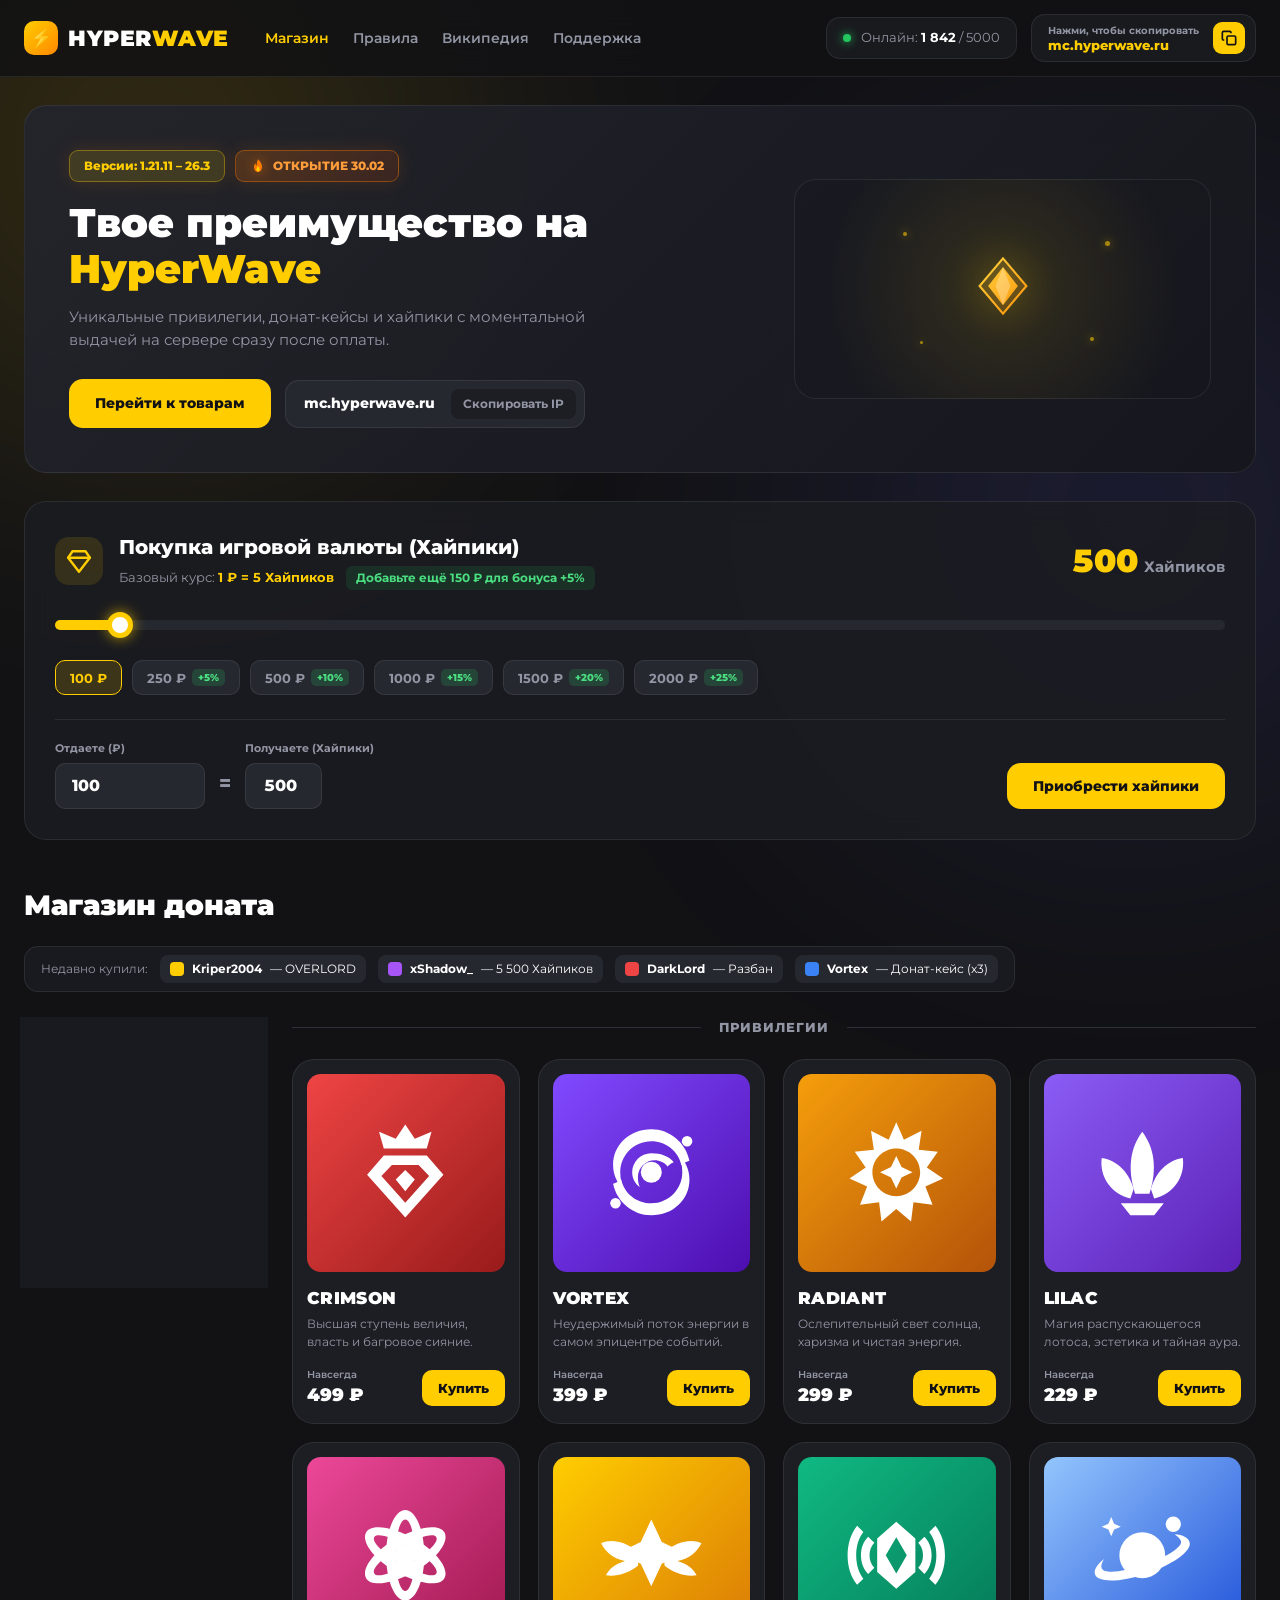
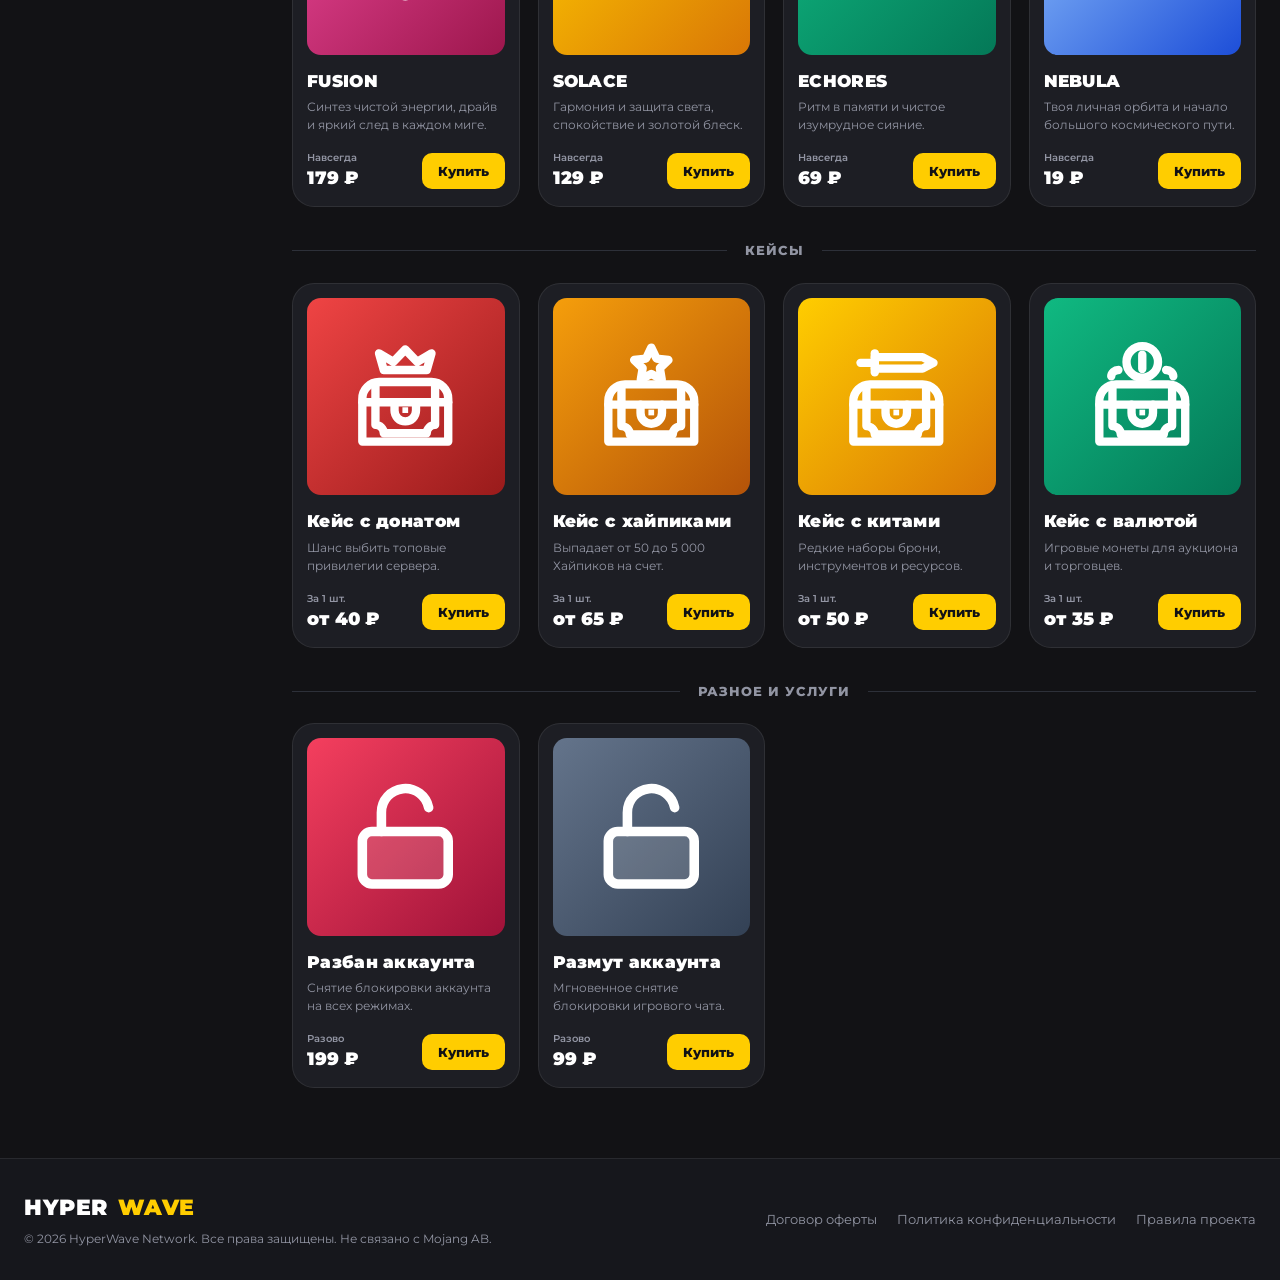
==== commit ca23ed60: "Update index.html" ====
--- a/index.html
+++ b/index.html
@@ -4,6 +4,8 @@
     <meta charset="UTF-8">
     <meta name="viewport" content="width=device-width, initial-scale=1.0, maximum-scale=1.0, user-scalable=no">
     <title>HyperWave — Официальный магазин сервера</title>
+    <link rel="preconnect" href="https://fonts.googleapis.com">
+    <link rel="preconnect" href="https://fonts.gstatic.com" crossorigin>
     <link rel="stylesheet" href="style.css">
     <link href="https://fonts.googleapis.com/css2?family=Montserrat:wght@500;600;700;800;900&display=swap" rel="stylesheet">
     <script src="https://checkout.tebex.io/public/checkout.js" async></script>
--- a/style.css
+++ b/style.css
@@ -15,12 +15,15 @@
     --radius-sm: 10px;
 }
 
+*, *::before, *::after {
+    box-sizing: border-box;
+    -webkit-tap-highlight-color: transparent;
+}
+
 * {
-    box-sizing: border-box;
     margin: 0;
     padding: 0;
     font-family: 'Montserrat', sans-serif;
-    -webkit-tap-highlight-color: transparent;
 }
 
 html {
@@ -83,13 +86,14 @@
     display: flex;
     justify-content: space-between;
     align-items: center;
-    gap: 20px;
+    gap: 12px;
 }
 
 .nav-left {
     display: flex;
     align-items: center;
     gap: 36px;
+    min-width: 0;
 }
 
 .logo {
@@ -101,6 +105,7 @@
     align-items: center;
     gap: 10px;
     letter-spacing: 0.5px;
+    white-space: nowrap;
 }
 
 .logo-badge {
@@ -113,6 +118,7 @@
     align-items: center;
     justify-content: center;
     font-size: 18px;
+    flex-shrink: 0;
 }
 
 .nav-links {
@@ -140,6 +146,7 @@
     display: flex;
     align-items: center;
     gap: 14px;
+    flex-shrink: 0;
 }
 
 .online-pill {
@@ -152,6 +159,7 @@
     display: flex;
     align-items: center;
     gap: 10px;
+    white-space: nowrap;
 }
 
 .online-pill strong {
@@ -247,6 +255,7 @@
     font-size: 12px;
     font-weight: 800;
     line-height: 1;
+    white-space: nowrap;
     background: linear-gradient(135deg, rgba(255, 123, 0, 0.22), rgba(255, 68, 0, 0.12)) !important;
     color: #ff9d3b !important;
     border: 1px solid rgba(255, 123, 0, 0.4) !important;
@@ -299,6 +308,7 @@
     display: inline-flex;
     align-items: center;
     justify-content: center;
+    white-space: nowrap;
 }
 
 .btn-primary:hover {
@@ -326,6 +336,7 @@
 .hero-ip-text {
     font-weight: 800;
     font-size: 14px;
+    white-space: nowrap;
 }
 
 .hero-ip-copy {
@@ -335,6 +346,7 @@
     border-radius: 8px;
     font-size: 12px;
     font-weight: 700;
+    white-space: nowrap;
 }
 
 .hero-art-card {
@@ -358,6 +370,7 @@
     border-radius: var(--radius-lg);
     padding: 30px;
     transition: box-shadow 0.4s ease, border-color 0.4s ease;
+    overflow: hidden;
 }
 
 .currency-section.tier-5  { box-shadow: 0 0 25px rgba(255, 205, 0, 0.1); border-color: rgba(255, 205, 0, 0.25); }
@@ -379,6 +392,7 @@
     display: flex;
     align-items: center;
     gap: 16px;
+    min-width: 0;
 }
 
 .currency-icon {
@@ -427,8 +441,9 @@
 .currency-right-stats {
     display: flex;
     align-items: center;
-    gap: 14px;
+    gap: 12px;
     justify-content: flex-end;
+    min-width: 0;
 }
 
 .bonus-badge {
@@ -440,6 +455,7 @@
     border-radius: 10px;
     box-shadow: 0 4px 14px rgba(34, 197, 94, 0.35);
     white-space: nowrap;
+    flex-shrink: 0;
 }
 
 .currency-big-counter {
@@ -451,15 +467,17 @@
     display: flex;
     align-items: baseline;
     gap: 6px;
+    white-space: nowrap;
 }
 
 .currency-big-counter small {
     font-size: 15px;
     color: var(--text-muted);
     font-weight: 700;
-}
-
-/* === ПОЛЗУНОК ВАЛЮТЫ (КРОССБРАУЗЕРНЫЙ + МОБИЛЬНЫЙ) === */
+    white-space: nowrap;
+}
+
+/* === ПОЛЗУНОК ВАЛЮТЫ === */
 .slider-container {
     margin: 22px 0;
     padding: 8px 0;
@@ -530,10 +548,11 @@
     font-weight: 700;
     cursor: pointer;
     transition: 0.2s ease-out;
-    display: flex;
+    display: inline-flex;
     align-items: center;
     justify-content: center;
     gap: 6px;
+    white-space: nowrap;
 }
 
 .preset-btn .mini-tag {
@@ -543,6 +562,7 @@
     font-weight: 800;
     padding: 2px 6px;
     border-radius: 5px;
+    white-space: nowrap;
 }
 
 .preset-btn:hover {
@@ -573,12 +593,17 @@
     flex-wrap: wrap;
 }
 
+.calc-field {
+    min-width: 0;
+}
+
 .calc-field label {
     display: block;
     font-size: 11px;
     color: var(--text-muted);
     margin-bottom: 6px;
     font-weight: 700;
+    white-space: nowrap;
 }
 
 .calc-field input {
@@ -606,7 +631,7 @@
     height: 46px;
     display: inline-flex;
     align-items: center;
-    gap: 8px;
+    gap: 6px;
     width: auto;
     max-width: 100%;
     font-size: 16px;
@@ -621,6 +646,11 @@
     font-size: 16px;
     font-weight: 800;
     color: var(--text-main);
+    white-space: nowrap;
+}
+
+.coins-breakdown {
+    white-space: nowrap;
 }
 
 .coins-breakdown .bonus-plus {
@@ -661,6 +691,7 @@
 }
 
 .btn-currency-buy.tier-5 {
+    --base-scale: 1.03;
     transform: scale(1.03);
     box-shadow: 0 0 20px rgba(255, 205, 0, 0.35);
 }
@@ -695,7 +726,7 @@
 
 @keyframes btnGlowPulse {
     0%, 100% { transform: scale(var(--base-scale, 1)); filter: brightness(1); }
-    50%      { transform: scale(calc(var(--base-scale, 1) + 0.03)); filter: brightness(1.12); }
+    50%      { transform: scale(calc(var(--base-scale, 1) + 0.02)); filter: brightness(1.1); }
 }
 
 .btn-currency-buy::after {
@@ -733,7 +764,7 @@
 
 @keyframes shockwavePulse {
     0%   { transform: scale(1); opacity: 1; }
-    100% { transform: scale(1.35, 1.6); opacity: 0; }
+    100% { transform: scale(1.18, 1.45); opacity: 0; }
 }
 
 .buy-particle {
@@ -741,7 +772,7 @@
     left: 0;
     top: 0;
     color: #ffcd00;
-    filter: drop-shadow(0 0 6px rgba(255, 205, 0, 0.95)) drop-shadow(0 0 12px rgba(255, 255, 255, 0.5));
+    filter: drop-shadow(0 0 4px rgba(255, 205, 0, 0.8));
     pointer-events: none;
     will-change: transform, opacity;
     animation: particleBurst 1.2s cubic-bezier(0.16, 1, 0.3, 1) infinite;
@@ -924,6 +955,7 @@
     text-transform: uppercase;
     letter-spacing: 1px;
     color: var(--text-muted);
+    white-space: nowrap;
 }
 
 .products-grid {
@@ -988,7 +1020,6 @@
     transform-origin: center;
     will-change: transform, filter;
     overflow: visible !important;
-    transition: transform 0.45s cubic-bezier(0.22, 1, 0.36, 1), filter 0.35s ease;
 }
 
 .product-card:hover .product-art svg {
@@ -1035,6 +1066,7 @@
     font-size: 18px;
     font-weight: 900;
     color: var(--text-main);
+    white-space: nowrap;
 }
 
 .btn-card-buy {
@@ -1047,6 +1079,7 @@
     font-weight: 800;
     cursor: pointer;
     transition: 0.2s ease-out;
+    white-space: nowrap;
 }
 
 .btn-card-buy:hover {
@@ -1412,6 +1445,8 @@
     display: flex;
     align-items: center;
     justify-content: center;
+    transform: translateZ(0);
+    will-change: transform;
 }
 
 .wave-ring {
@@ -1538,7 +1573,7 @@
     }
 
     .container {
-        padding: 0 14px;
+        padding: 0 12px;
     }
 
     .navbar {
@@ -1546,14 +1581,15 @@
     }
 
     .logo {
-        font-size: 18px;
-        gap: 8px;
+        font-size: 16px;
+        gap: 7px;
     }
 
     .logo-badge {
-        width: 30px;
-        height: 30px;
-        font-size: 15px;
+        width: 28px;
+        height: 28px;
+        font-size: 14px;
+        border-radius: 8px;
     }
 
     .ip-header-btn {
@@ -1561,18 +1597,19 @@
     }
 
     .online-pill {
-        padding: 6px 12px;
+        padding: 6px 10px;
         font-size: 11px;
         gap: 6px;
+        white-space: nowrap;
     }
 
     .hero-banner {
-        margin-top: 16px;
-        padding: 22px 18px;
+        margin-top: 14px;
+        padding: 20px 16px;
     }
 
     .hero-content h1 {
-        font-size: 26px;
+        font-size: 25px;
     }
 
     .hero-content p {
@@ -1591,47 +1628,78 @@
     }
 
     .currency-section {
-        margin-top: 18px;
-        padding: 20px 16px;
-    }
+    margin-top: 28px;
+    background: var(--bg-surface);
+    backdrop-filter: blur(12px);
+    -webkit-backdrop-filter: blur(12px);
+    border: 1px solid var(--border);
+    border-radius: var(--radius-lg);
+    padding: 30px;
+    transition: box-shadow 0.4s ease, border-color 0.4s ease;
+    overflow: hidden;
+    transform: translateZ(0);
+}
 
     .currency-title-block {
         align-items: flex-start;
-        gap: 12px;
+        gap: 10px;
     }
 
     .currency-icon {
-        width: 40px;
-        height: 40px;
+        width: 38px;
+        height: 38px;
     }
 
     .currency-title-block h2 {
-        font-size: 17px;
+        font-size: 16px;
+        line-height: 1.3;
+    }
+
+    .rate-info {
+        font-size: 12px;
+        white-space: nowrap;
     }
 
     .currency-right-stats {
         width: 100%;
         justify-content: space-between;
         background: var(--bg-input);
-        padding: 10px 14px;
+        padding: 10px 12px;
         border-radius: var(--radius-md);
         border: 1px solid var(--border);
+        gap: 8px;
+    }
+
+    .bonus-badge {
+        font-size: 11px;
+        padding: 5px 9px;
     }
 
     .currency-big-counter {
-        font-size: 24px;
+        font-size: clamp(18px, 5.4vw, 22px);
+        gap: 5px;
         margin-left: auto;
+    }
+
+    .currency-big-counter small {
+        font-size: clamp(12px, 3.6vw, 14px);
     }
 
     .preset-buttons {
         display: grid;
-        grid-template-columns: repeat(3, 1fr);
-        gap: 8px;
+        grid-template-columns: repeat(3, minmax(0, 1fr));
+        gap: 7px;
     }
 
     .preset-btn {
-        padding: 9px 6px;
-        font-size: 12px;
+        padding: 9px 4px;
+        font-size: 11px;
+        gap: 4px;
+    }
+
+    .preset-btn .mini-tag {
+        font-size: 9px;
+        padding: 2px 4px;
     }
 
     .currency-bottom {
@@ -1642,36 +1710,64 @@
 
     .calc-inputs {
         display: grid;
-        grid-template-columns: 1fr auto 1fr;
-        gap: 8px;
+        grid-template-columns: minmax(82px, 0.36fr) auto minmax(0, 1fr);
+        gap: 7px;
         align-items: end;
+    }
+
+    .calc-field label {
+        font-size: 10px;
     }
 
     .calc-field input {
         width: 100%;
-        padding: 10px 12px;
-        font-size: 15px;
+        padding: 10px 8px;
+        font-size: 14px;
+        text-align: center;
     }
 
     .coins-output-box {
         width: 100%;
-        padding: 0 12px;
-        font-size: 14px;
+        padding: 0 10px;
+        gap: 4px;
+        justify-content: center;
+    }
+
+    .coins-total-val {
+        font-size: clamp(12px, 3.6vw, 14px);
+    }
+
+    .coins-breakdown {
+        font-size: clamp(10px, 3vw, 12px);
     }
 
     .calc-equals {
         margin-top: 0;
-        padding-bottom: 10px;
-        font-size: 18px;
-    }
-
-    .buy-btn-wrapper,
+        padding-bottom: 11px;
+        font-size: 16px;
+    }
+
+    .buy-btn-wrapper {
+        width: 100%;
+        padding: 2px 4px;
+    }
+
     .btn-currency-buy {
         width: 100%;
+        padding: 14px 16px;
+    }
+
+    .btn-currency-buy.tier-5,
+    .btn-currency-buy.tier-10,
+    .btn-currency-buy.tier-15,
+    .btn-currency-buy.tier-20,
+    .btn-currency-buy.tier-25 {
+        --base-scale: 1.015;
+        transform: scale(1.015);
     }
 
     .shop-wrapper {
-        margin-top: 30px;
+        margin-top: 28px;
         margin-bottom: 36px;
     }
 
@@ -1779,6 +1875,7 @@
         font-weight: 700;
         cursor: pointer;
         transition: color 0.2s ease;
+        white-space: nowrap;
     }
 
     .tabbar-item svg {
@@ -1790,4 +1887,21 @@
     .tabbar-item:active {
         color: var(--accent);
     }
-}
+
+    /* Анимация иконок только для устройств с поддержкой наведения (ПК) */
+@media (hover: hover) {
+    .product-card:hover .product-art svg {
+        filter: drop-shadow(0 0 12px rgba(255, 255, 255, 0.75));
+    }
+    .product-card:hover .anim-fusion svg {
+        transform: scale(1.15);
+    }
+}
+
+/* На мобильных и тач-устройствах анимации полностью отключены */
+@media (hover: none) {
+    .product-card .product-art svg {
+        animation: none !important;
+        transform: none !important;
+    }
+}
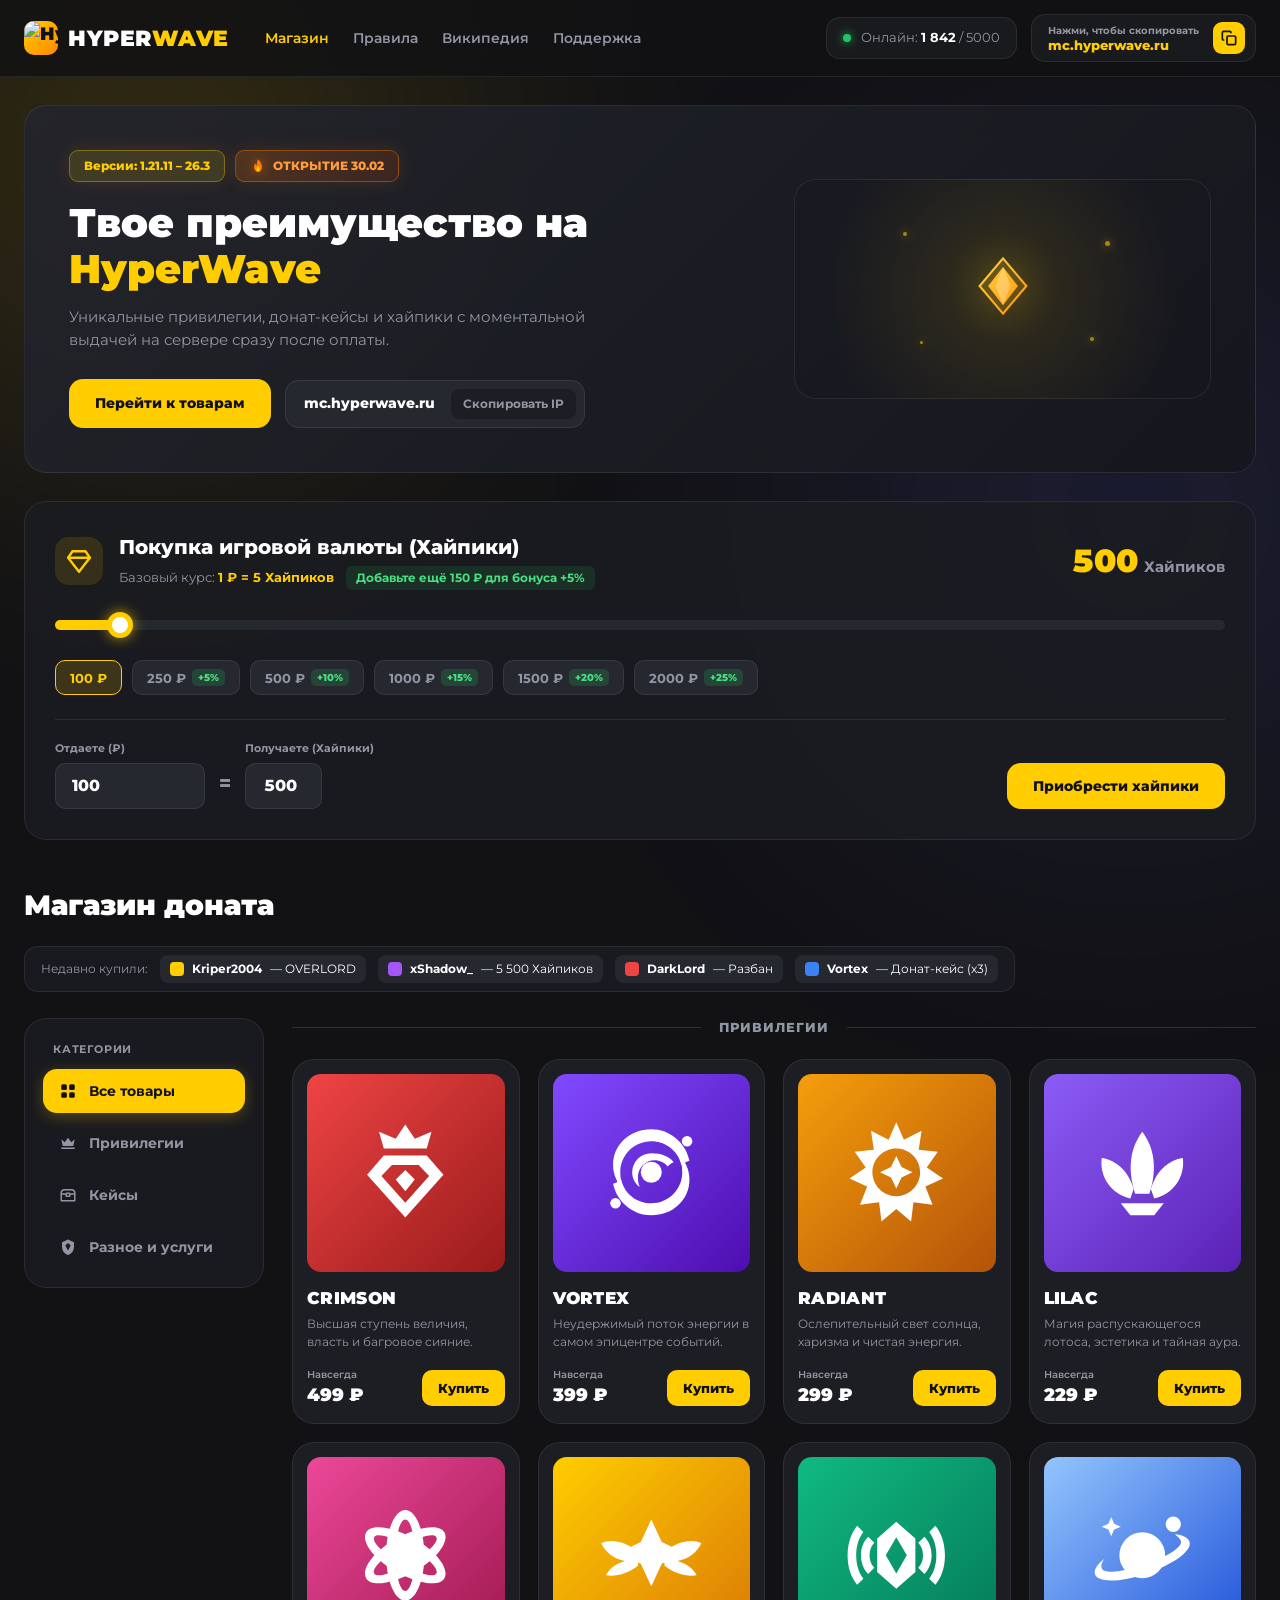
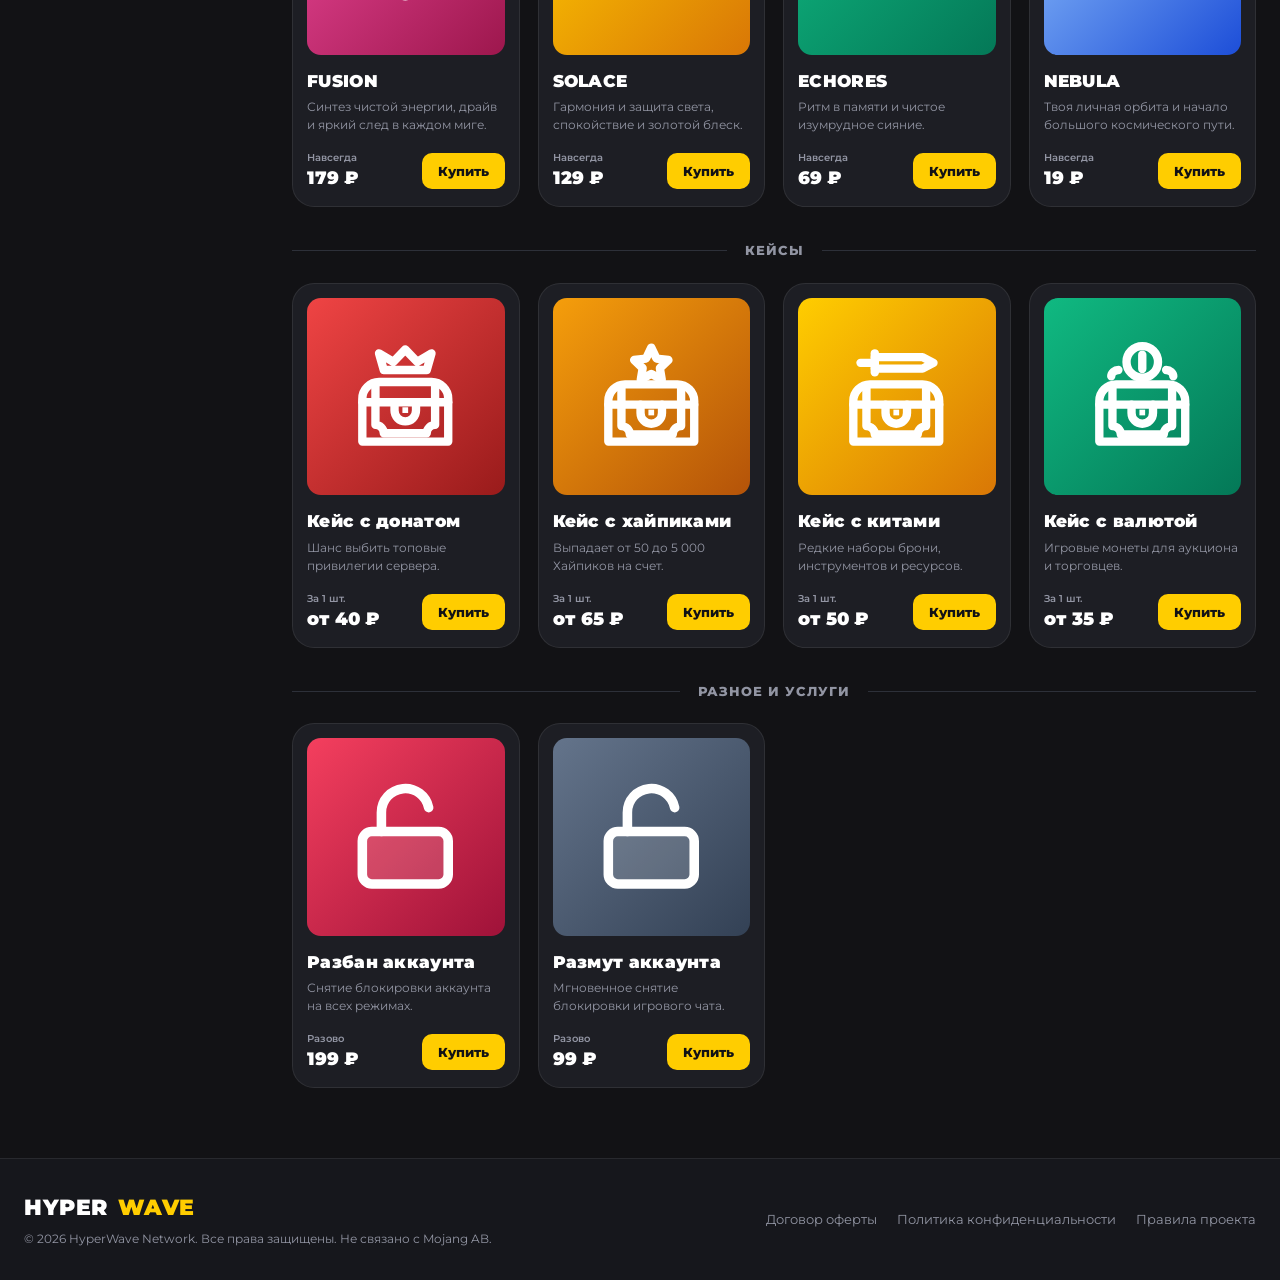
==== commit f1a61622: "Update index.html" ====
--- a/index.html
+++ b/index.html
@@ -3,6 +3,7 @@
 <head>
     <meta charset="UTF-8">
     <meta name="viewport" content="width=device-width, initial-scale=1.0, maximum-scale=1.0, user-scalable=no">
+    <link rel="icon" type="image/png" href="logo.png">
     <title>HyperWave — Официальный магазин сервера</title>
     <link rel="preconnect" href="https://fonts.googleapis.com">
     <link rel="preconnect" href="https://fonts.gstatic.com" crossorigin>
@@ -19,7 +20,7 @@
         <div class="container nav-inner">
             <div class="nav-left">
                 <a href="index.html" class="logo">
-                    <span class="logo-badge">⚡</span>
+                    <img src="logo.png" alt="HyperWave" class="logo-badge">
                     <span class="logo-text">HYPER<span class="accent">WAVE</span></span>
                 </a>
                 <nav class="nav-links">
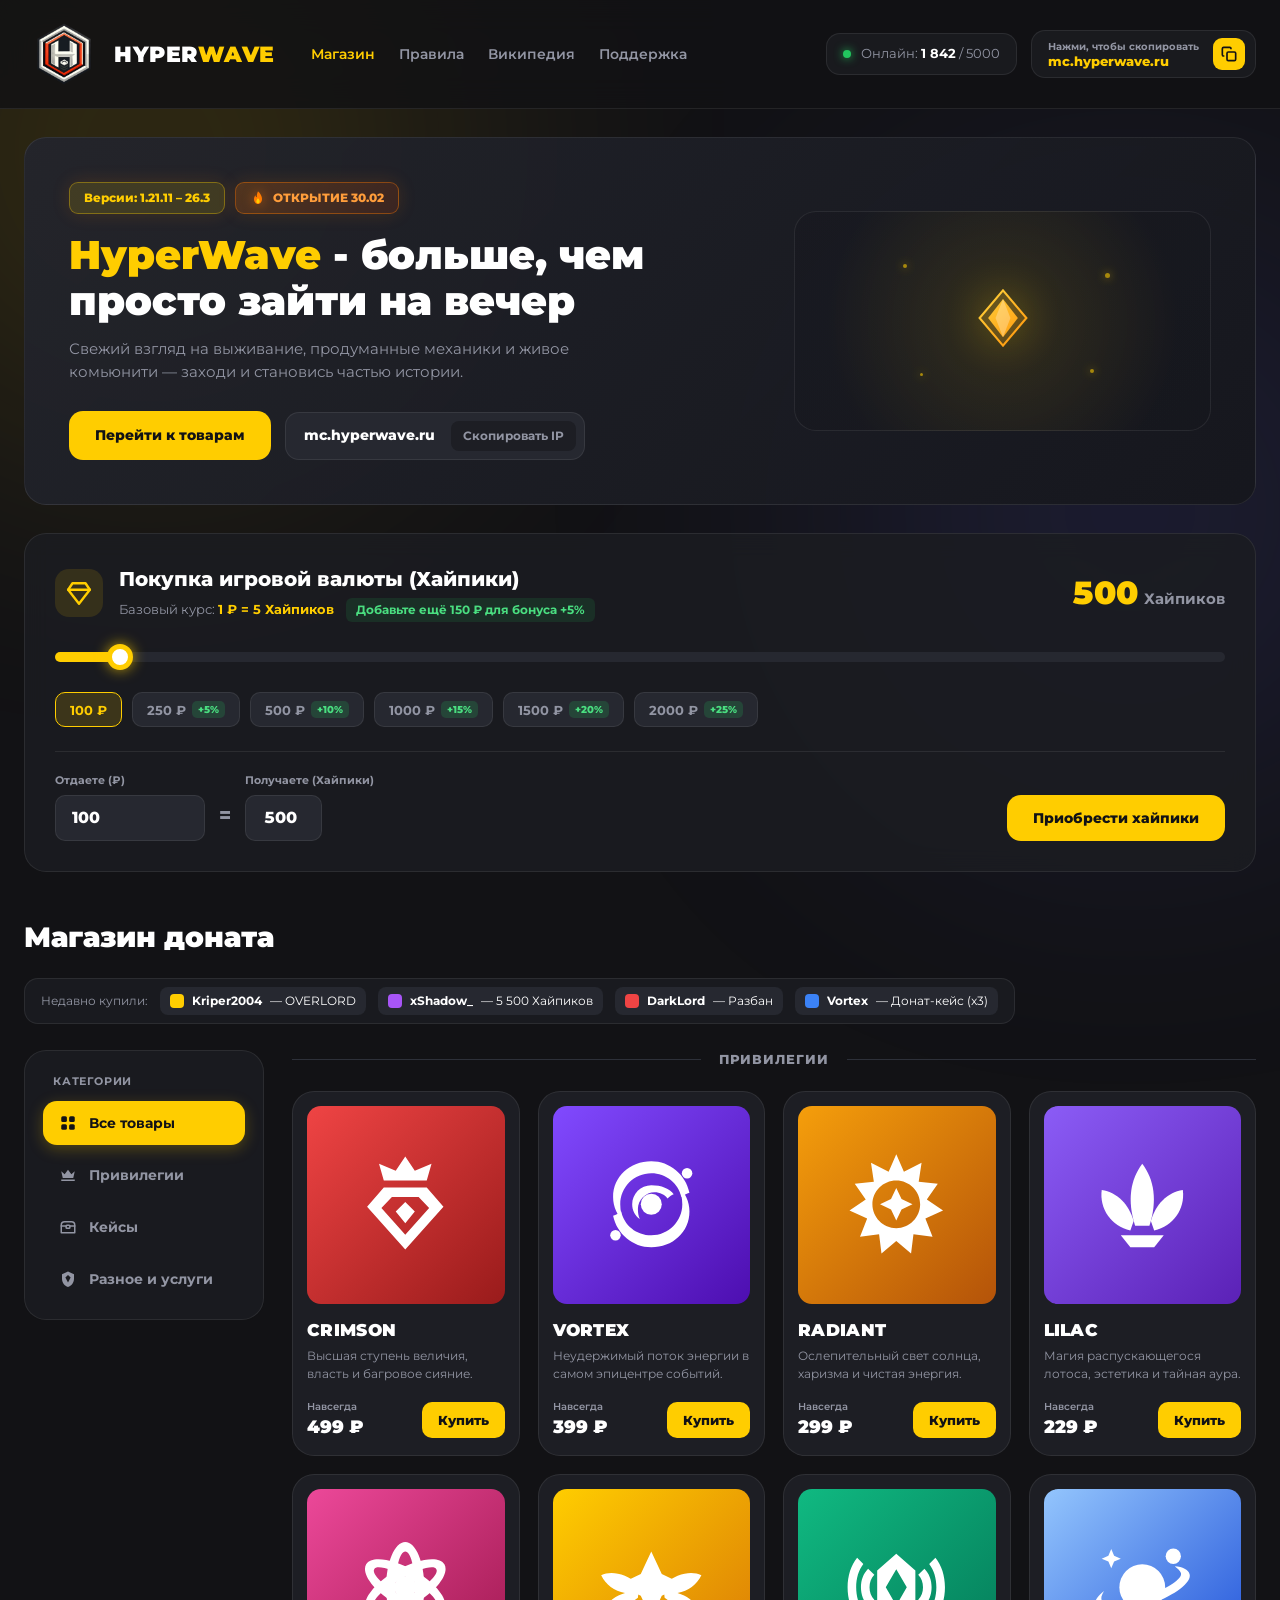
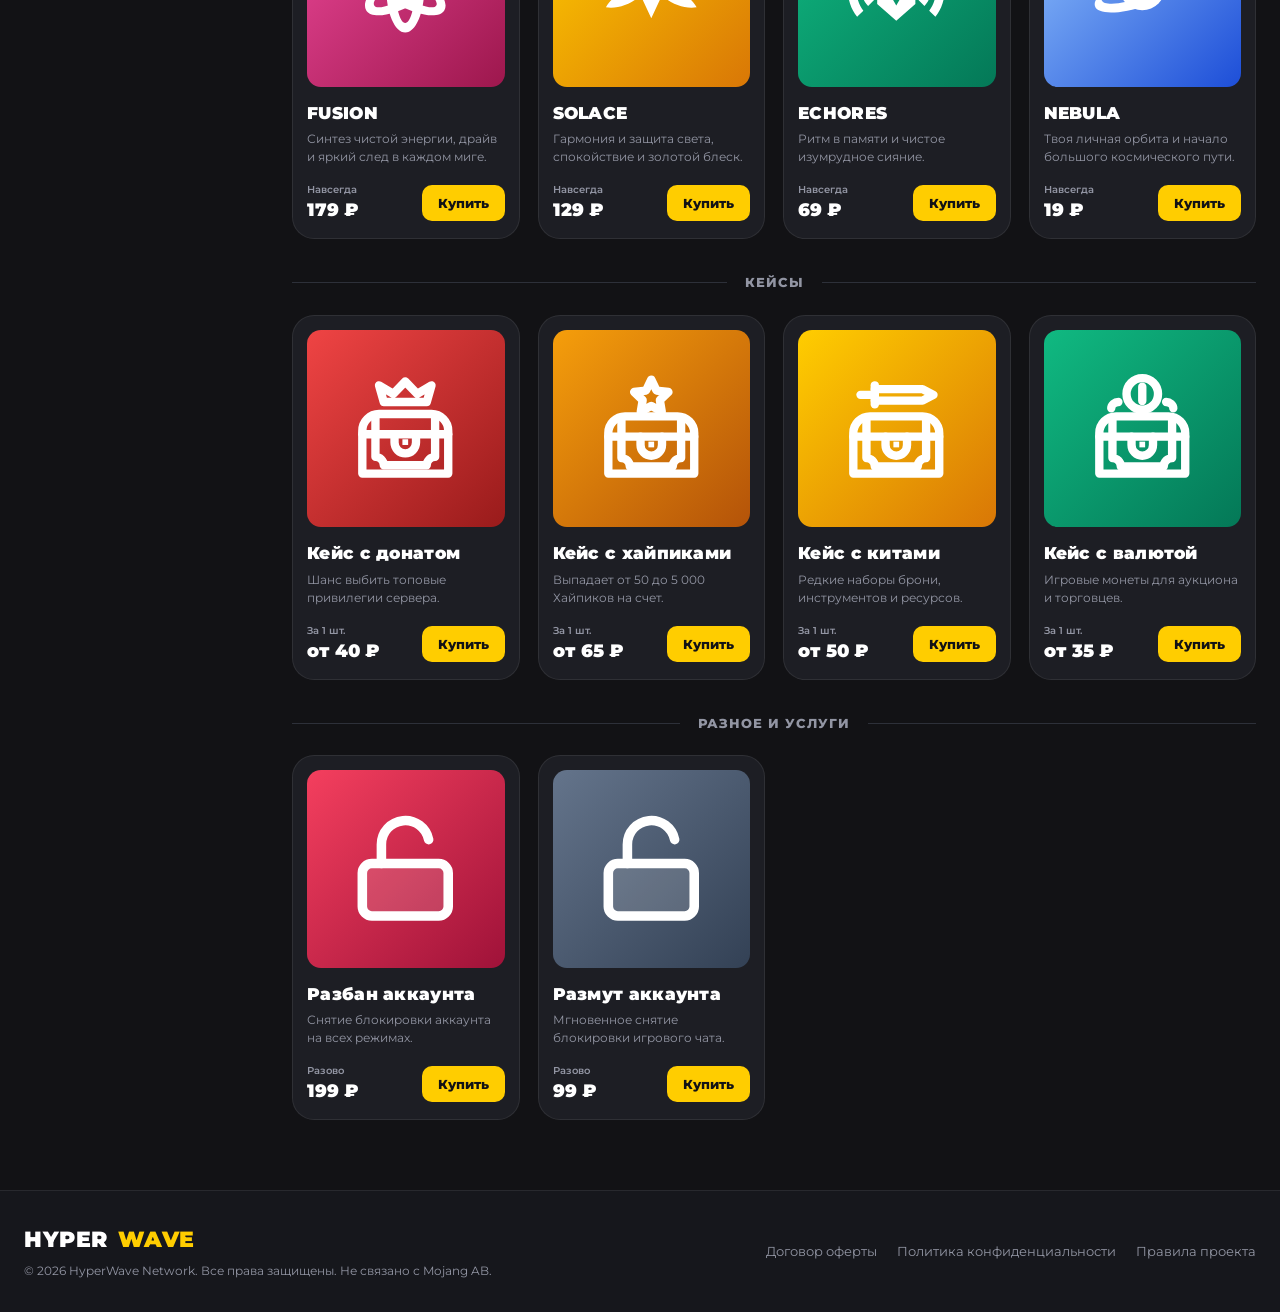
==== commit 663dae5d: "Update index.html" ====
--- a/index.html
+++ b/index.html
@@ -66,8 +66,8 @@
                     </span>
                 </div>
 
-                <h1>Твое преимущество на <span class="accent">HyperWave</span></h1>
-                <p>Уникальные привилегии, донат-кейсы и хайпики с моментальной выдачей на сервере сразу после оплаты.</p>
+                <h1><span class="accent">HyperWave</span> - больше, чем просто зайти на вечер</h1>
+                <p>Свежий взгляд на выживание, продуманные механики и живое комьюнити — заходи и становись частью истории.</p>
                 
                 <div class="hero-actions">
                     <a href="#shop" class="btn-primary">Перейти к товарам</a>
--- a/style.css
+++ b/style.css
@@ -109,18 +109,13 @@
 }
 
 .logo-badge {
-    width: 34px;
-    height: 34px;
-    background: linear-gradient(135deg, #ffcd00, #ff8800);
-    color: #121215;
-    border-radius: 10px;
-    display: flex;
-    align-items: center;
-    justify-content: center;
-    font-size: 18px;
+    width: 80px;
+    height: 80px;
+    border-radius: 14px;
+    object-fit: contain;
+    display: block;
     flex-shrink: 0;
 }
-
 .nav-links {
     display: flex;
     gap: 24px;
@@ -1586,10 +1581,9 @@
     }
 
     .logo-badge {
-        width: 28px;
-        height: 28px;
-        font-size: 14px;
-        border-radius: 8px;
+    width: 62px;
+    height: 62px;
+    border-radius: 10px;
     }
 
     .ip-header-btn {
